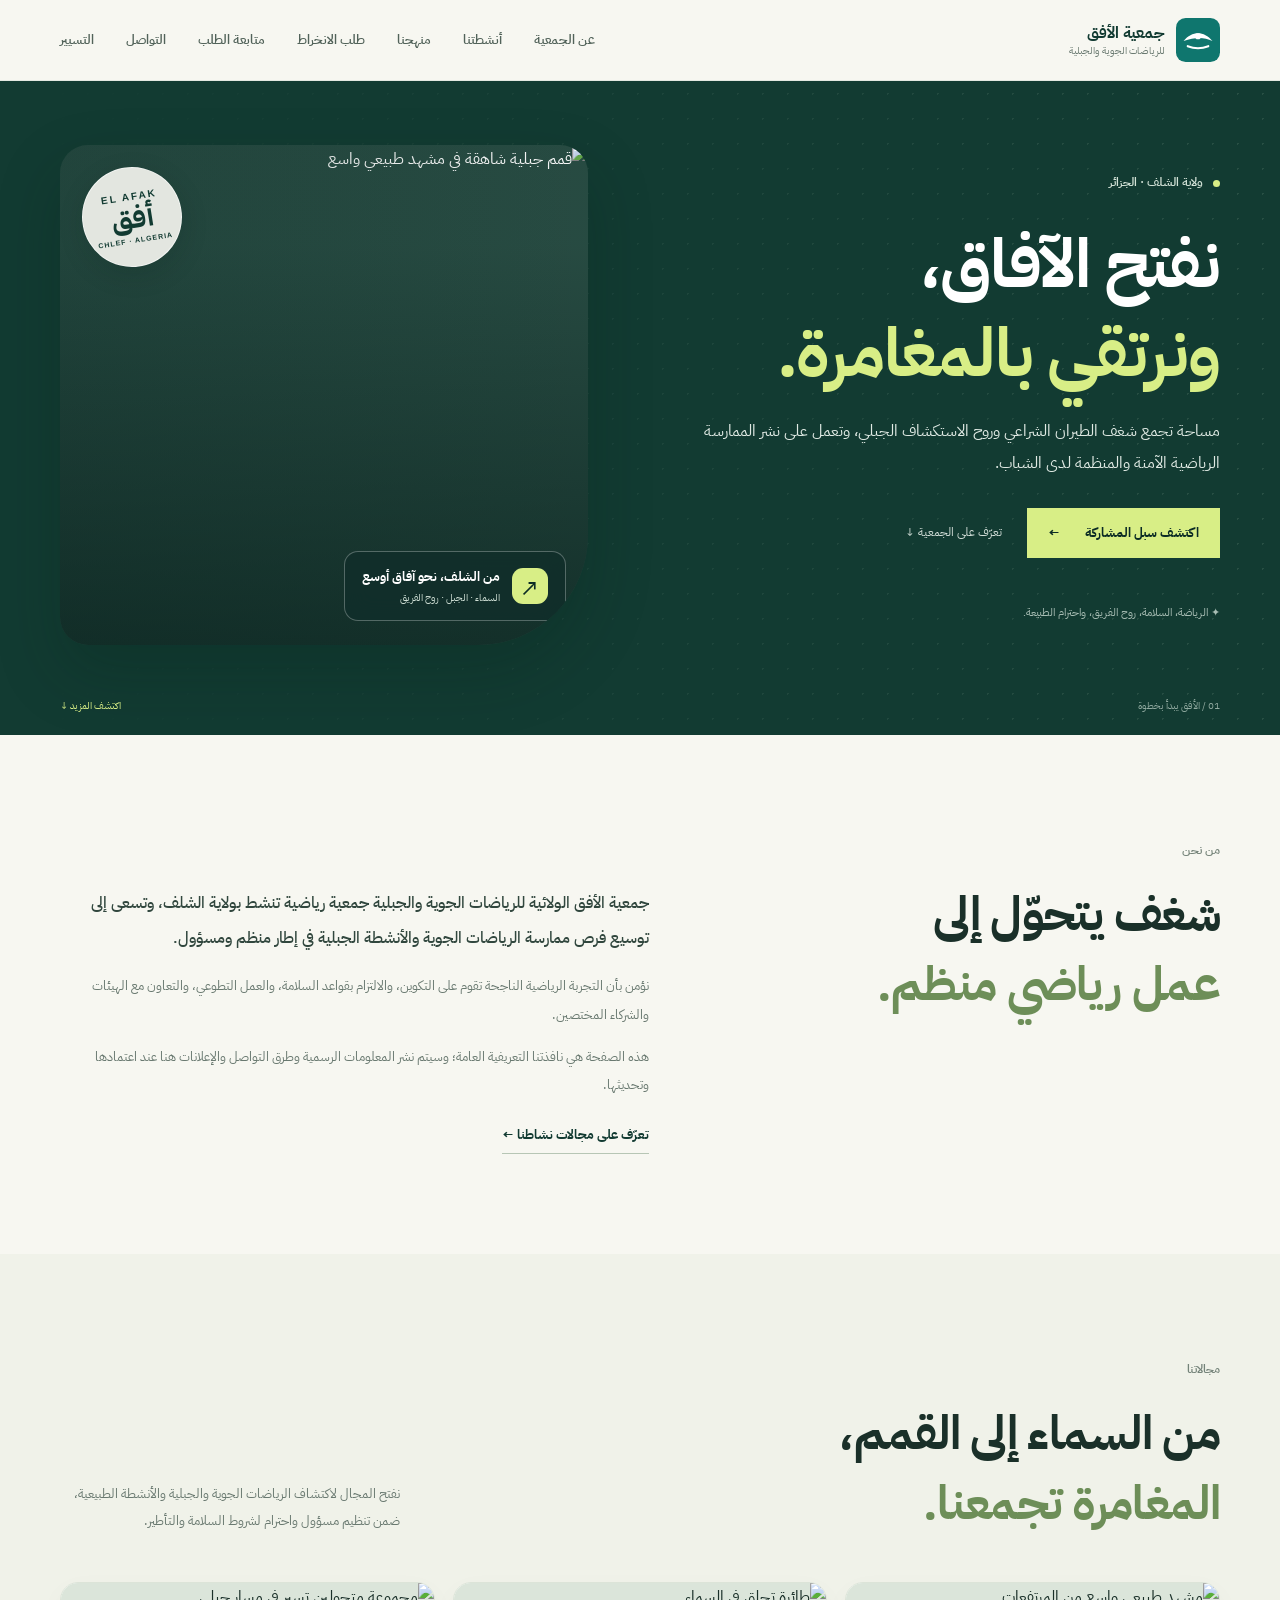
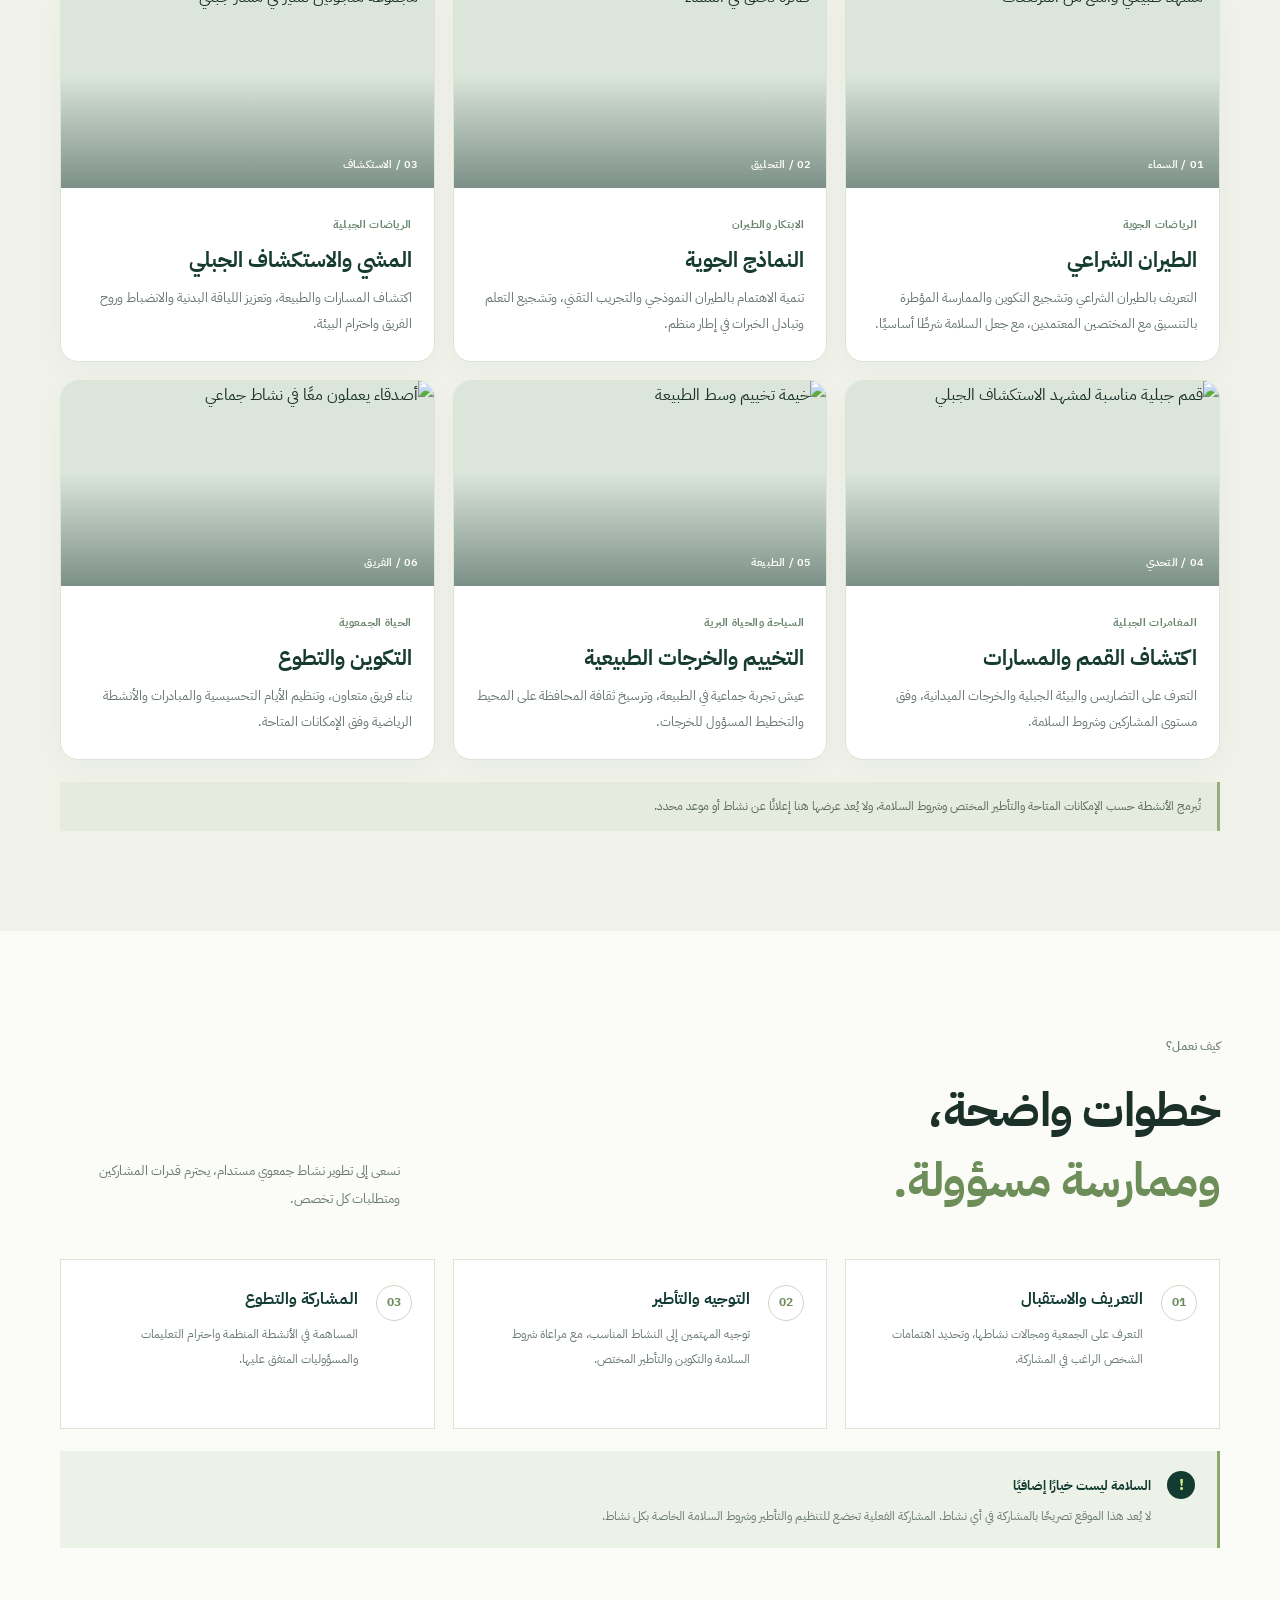
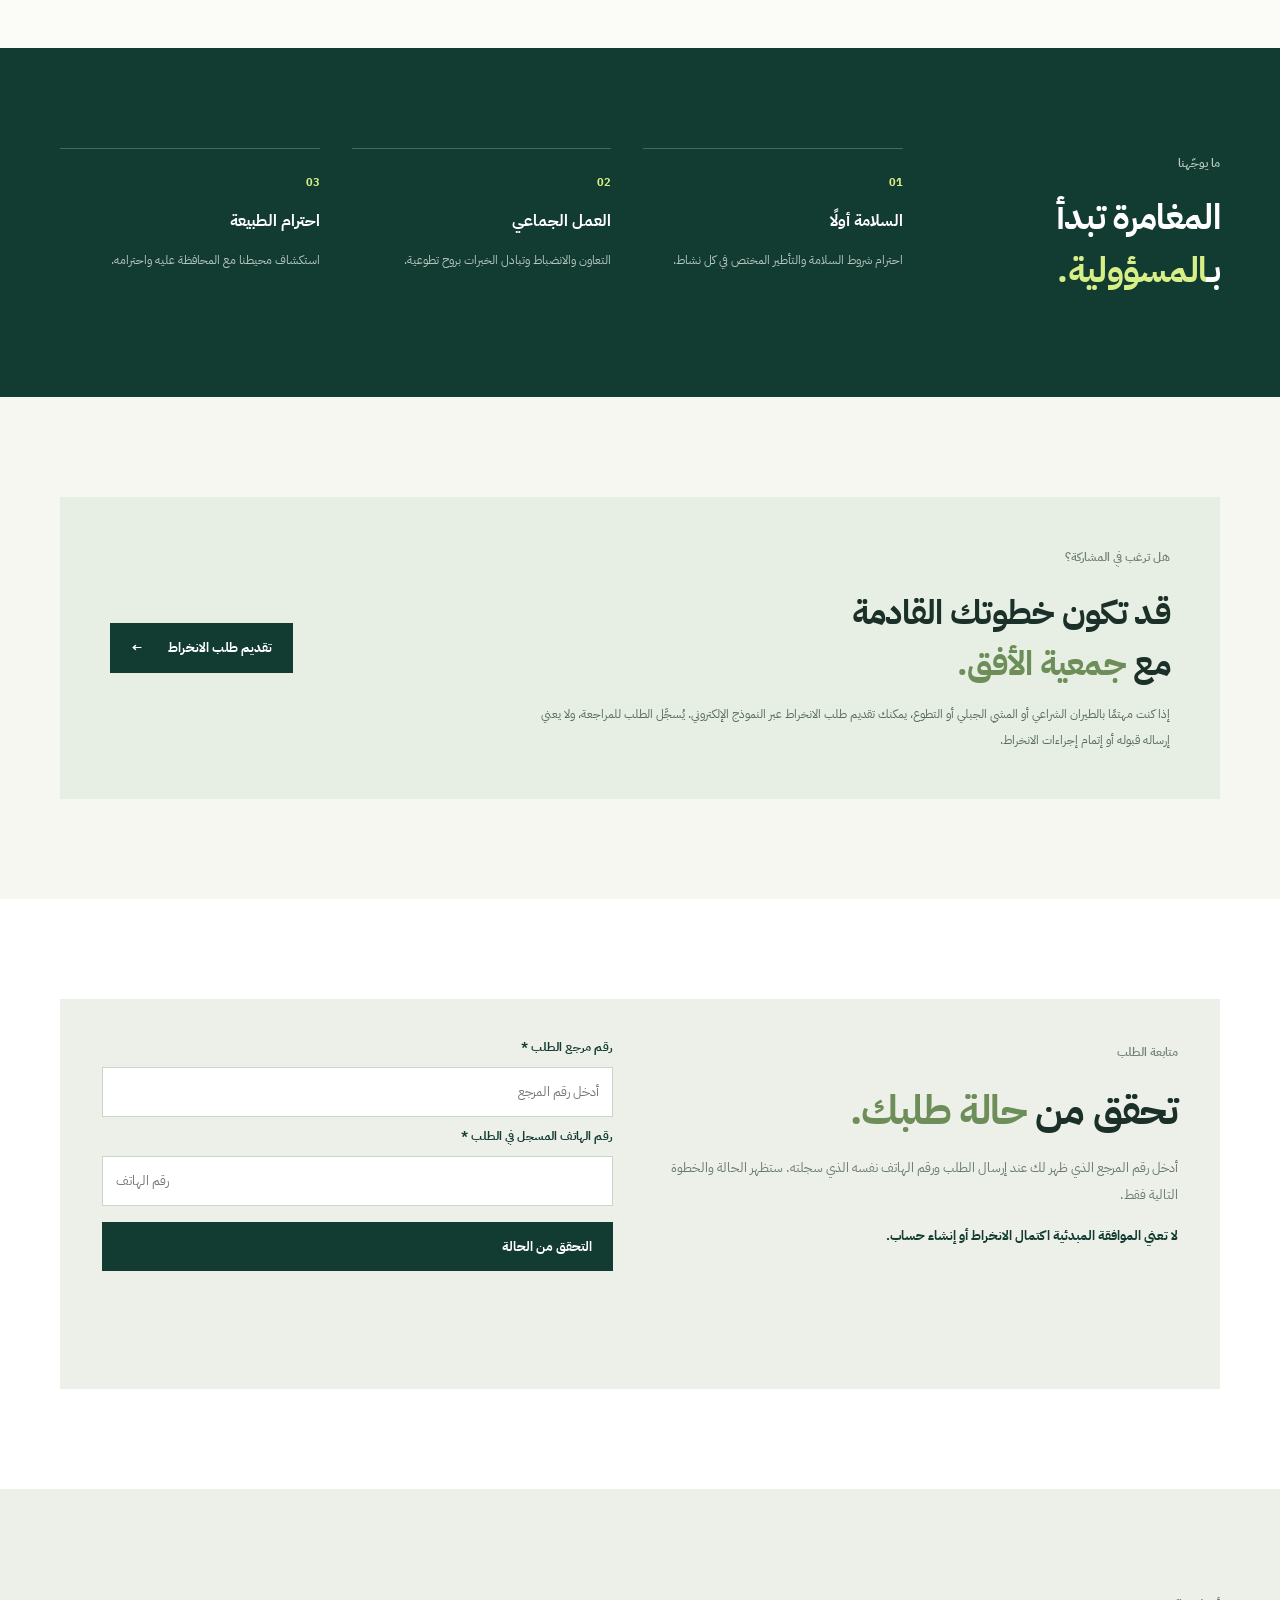
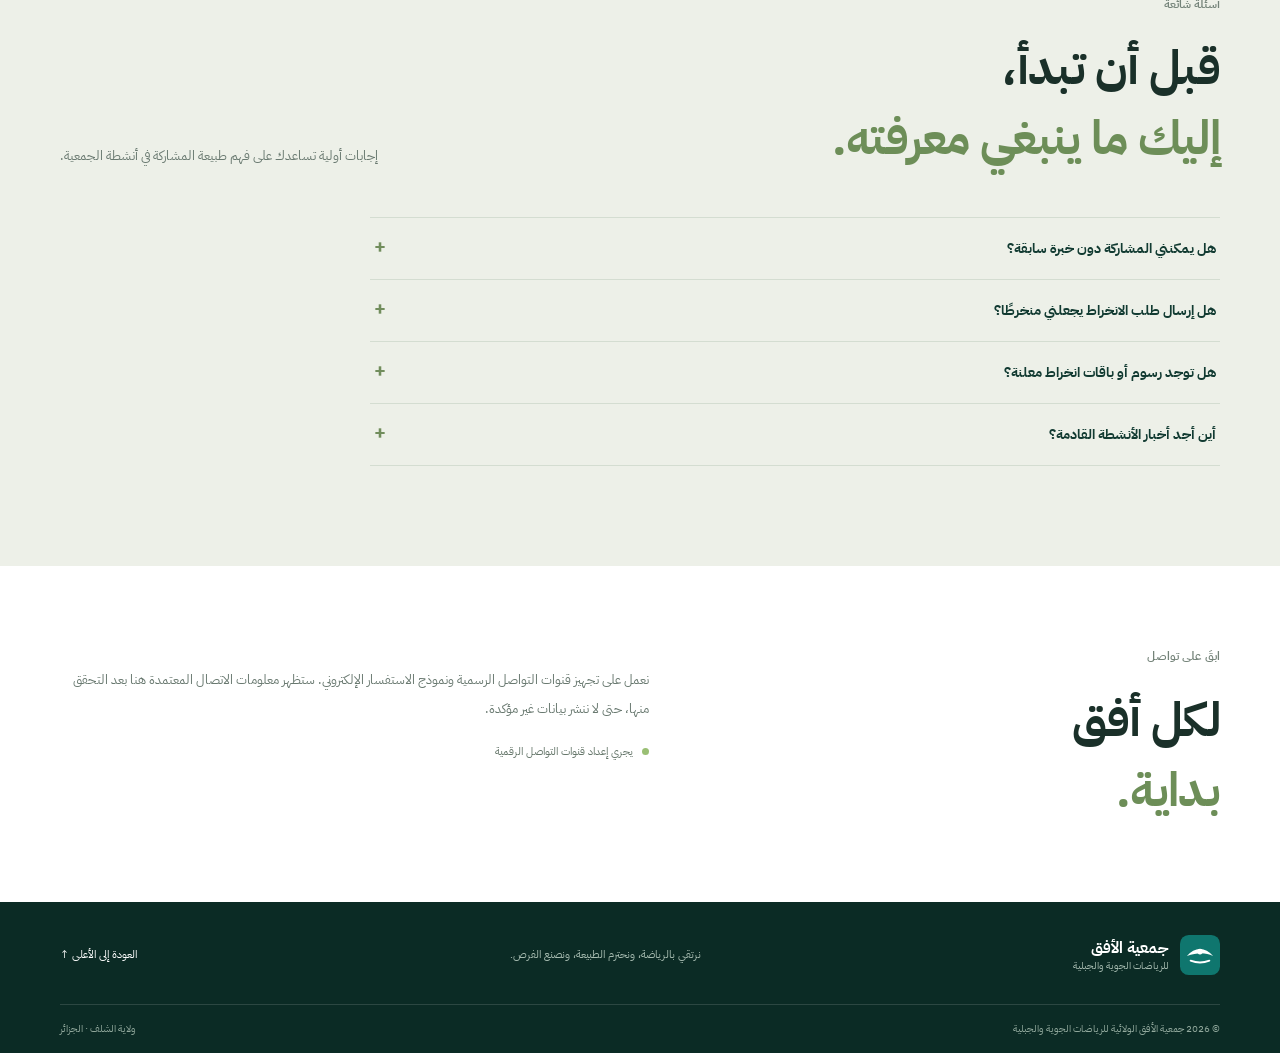
==== index.html @ edd6bac4 "Rename public staff link to management portal" ====
<!doctype html>
<html lang="ar" dir="rtl">
<head>
<meta charset="utf-8"><meta name="viewport" content="width=device-width,initial-scale=1">
<meta name="theme-color" content="#123b32"><meta name="description" content="الموقع التعريفي لجمعية الأفق الولائية للرياضات الجوية والجبلية بولاية الشلف: أنشطتنا، مبادئنا، وطرق متابعة مستجداتنا.">
<title>جمعية الأفق | الرياضات الجوية والجبلية</title>
<link rel="icon" href="/icon.svg" type="image/svg+xml"><link rel="manifest" href="/manifest.json"><link rel="stylesheet" href="/style.css"><script src="https://cdn.jsdelivr.net/npm/@supabase/supabase-js@2" defer></script><script src="/app.js" defer></script>
</head>
<body>
<a class="skip" href="#main">انتقل إلى المحتوى</a>
<header class="header"><div class="container nav-wrap">
<a class="brand" href="#home" aria-label="جمعية الأفق، الصفحة الرئيسية"><img src="/icon.svg" alt="" width="44" height="44"><span><b>جمعية الأفق</b><small>للرياضات الجوية والجبلية</small></span></a>
<button class="menu-toggle" aria-expanded="false" aria-controls="nav" type="button">القائمة ☰</button>
<nav id="nav" class="nav" aria-label="القائمة الرئيسية"><a href="#about">عن الجمعية</a><a href="#activities">أنشطتنا</a><a href="#approach">منهجنا</a><a href="#join">طلب الانخراط</a><a href="#track">متابعة الطلب</a><a href="#contact">التواصل</a><a href="/management-portal.html">التسيير</a></nav>
</div></header>
<main id="main">
<section class="hero" id="home"><div class="container hero-grid">
<div class="hero-copy"><span class="eyebrow"><i></i> ولاية الشلف · الجزائر</span><h1>نفتح الآفاق،<br><em>ونرتقي بالمغامرة.</em></h1><p>مساحة تجمع شغف الطيران الشراعي وروح الاستكشاف الجبلي، وتعمل على نشر الممارسة الرياضية الآمنة والمنظمة لدى الشباب.</p><div class="actions"><a class="btn btn-lime" href="#join">اكتشف سبل المشاركة <span>←</span></a><a class="link-light" href="#about">تعرّف على الجمعية ↓</a></div><div class="hero-note">✦ الرياضة، السلامة، روح الفريق، واحترام الطبيعة.</div></div>
<div class="hero-art" aria-label="مشهد جبلي يعكس الرياضات الجوية والمغامرات الطبيعية">
<img class="hero-photo" src="https://images.unsplash.com/photo-1464822759023-fed622ff2c3b?auto=format&fit=crop&w=1400&q=85" alt="قمم جبلية شاهقة في مشهد طبيعي واسع" fetchpriority="high">
<div class="hero-photo-shade"></div>
<div class="hero-floating-label"><span class="hero-label-icon">↗</span><span><b>من الشلف، نحو آفاق أوسع</b><small>السماء · الجبل · روح الفريق</small></span></div>
<div class="hero-stamp" aria-hidden="true"><span>EL AFAK</span><b>أفق</b><small>CHLEF · ALGERIA</small></div>
</div>
</div><div class="container hero-foot"><span>01 / الأفق يبدأ بخطوة</span><a href="#about">اكتشف المزيد ↓</a></div></section>
<section class="section" id="about"><div class="container two-col"><div><span class="kicker">من نحن</span><h2>شغف يتحوّل إلى<br><em>عمل رياضي منظم.</em></h2></div><div class="body-copy"><p class="lead">جمعية الأفق الولائية للرياضات الجوية والجبلية جمعية رياضية تنشط بولاية الشلف، وتسعى إلى توسيع فرص ممارسة الرياضات الجوية والأنشطة الجبلية في إطار منظم ومسؤول.</p><p>نؤمن بأن التجربة الرياضية الناجحة تقوم على التكوين، والالتزام بقواعد السلامة، والعمل التطوعي، والتعاون مع الهيئات والشركاء المختصين.</p><p>هذه الصفحة هي نافذتنا التعريفية العامة؛ وسيتم نشر المعلومات الرسمية وطرق التواصل والإعلانات هنا عند اعتمادها وتحديثها.</p><a class="inline-link" href="#activities">تعرّف على مجالات نشاطنا ←</a></div></div></section>
<section class="section activities" id="activities"><div class="container"><div class="section-head"><div><span class="kicker">مجالاتنا</span><h2>من السماء إلى القمم،<br><em>المغامرة تجمعنا.</em></h2></div><p>نفتح المجال لاكتشاف الرياضات الجوية والجبلية والأنشطة الطبيعية، ضمن تنظيم مسؤول واحترام لشروط السلامة والتأطير.</p></div><div class="activity-grid">
<article class="activity-card activity-paraglide"><div class="activity-image"><img src="https://images.unsplash.com/photo-1500530855697-b586d89ba3ee?auto=format&fit=crop&w=900&q=80" alt="مشهد طبيعي واسع من المرتفعات" loading="lazy"><span class="activity-index">01 / السماء</span></div><div class="activity-content"><small>الرياضات الجوية</small><h3>الطيران الشراعي</h3><p>التعريف بالطيران الشراعي وتشجيع التكوين والممارسة المؤطرة بالتنسيق مع المختصين المعتمدين، مع جعل السلامة شرطًا أساسيًا.</p></div></article>
<article class="activity-card"><div class="activity-image"><img src="https://images.unsplash.com/photo-1474302770737-173ee21bab63?auto=format&fit=crop&w=900&q=80" alt="طائرة تحلق في السماء" loading="lazy"><span class="activity-index">02 / التحليق</span></div><div class="activity-content"><small>الابتكار والطيران</small><h3>النماذج الجوية</h3><p>تنمية الاهتمام بالطيران النموذجي والتجريب التقني، وتشجيع التعلم وتبادل الخبرات في إطار منظم.</p></div></article>
<article class="activity-card"><div class="activity-image"><img src="https://images.unsplash.com/photo-1551632811-561732d1e306?auto=format&fit=crop&w=900&q=80" alt="مجموعة متجولين تسير في مسار جبلي" loading="lazy"><span class="activity-index">03 / الاستكشاف</span></div><div class="activity-content"><small>الرياضات الجبلية</small><h3>المشي والاستكشاف الجبلي</h3><p>اكتشاف المسارات والطبيعة، وتعزيز اللياقة البدنية والانضباط وروح الفريق واحترام البيئة.</p></div></article>
<article class="activity-card"><div class="activity-image"><img src="https://images.unsplash.com/photo-1464822759023-fed622ff2c3b?auto=format&fit=crop&w=900&q=80" alt="قمم جبلية مناسبة لمشهد الاستكشاف الجبلي" loading="lazy"><span class="activity-index">04 / التحدي</span></div><div class="activity-content"><small>المغامرات الجبلية</small><h3>اكتشاف القمم والمسارات</h3><p>التعرف على التضاريس والبيئة الجبلية والخرجات الميدانية، وفق مستوى المشاركين وشروط السلامة.</p></div></article>
<article class="activity-card activity-camp"><div class="activity-image"><img src="https://images.unsplash.com/photo-1478131143081-80f7f84ca84d?auto=format&fit=crop&w=900&q=80" alt="خيمة تخييم وسط الطبيعة" loading="lazy"><span class="activity-index">05 / الطبيعة</span></div><div class="activity-content"><small>السياحة والحياة البرية</small><h3>التخييم والخرجات الطبيعية</h3><p>عيش تجربة جماعية في الطبيعة، وترسيخ ثقافة المحافظة على المحيط والتخطيط المسؤول للخرجات.</p></div></article>
<article class="activity-card activity-volunteer"><div class="activity-image"><img src="https://images.unsplash.com/photo-1529156069898-49953e39b3ac?auto=format&fit=crop&w=900&q=80" alt="أصدقاء يعملون معًا في نشاط جماعي" loading="lazy"><span class="activity-index">06 / الفريق</span></div><div class="activity-content"><small>الحياة الجمعوية</small><h3>التكوين والتطوع</h3><p>بناء فريق متعاون، وتنظيم الأيام التحسيسية والمبادرات والأنشطة الرياضية وفق الإمكانات المتاحة.</p></div></article>
</div><p class="activity-footnote">تُبرمج الأنشطة حسب الإمكانات المتاحة والتأطير المختص وشروط السلامة، ولا يُعد عرضها هنا إعلانًا عن نشاط أو موعد محدد.</p></div></section>
<section class="section approach" id="approach"><div class="container"><div class="section-head"><div><span class="kicker">كيف نعمل؟</span><h2>خطوات واضحة،<br><em>وممارسة مسؤولة.</em></h2></div><p>نسعى إلى تطوير نشاط جمعوي مستدام، يحترم قدرات المشاركين ومتطلبات كل تخصص.</p></div><div class="steps">
<article class="step"><span>01</span><div><h3>التعريف والاستقبال</h3><p>التعرف على الجمعية ومجالات نشاطها، وتحديد اهتمامات الشخص الراغب في المشاركة.</p></div></article>
<article class="step"><span>02</span><div><h3>التوجيه والتأطير</h3><p>توجيه المهتمين إلى النشاط المناسب، مع مراعاة شروط السلامة والتكوين والتأطير المختص.</p></div></article>
<article class="step"><span>03</span><div><h3>المشاركة والتطوع</h3><p>المساهمة في الأنشطة المنظمة واحترام التعليمات والمسؤوليات المتفق عليها.</p></div></article>
</div><div class="safety-note"><span class="safety-mark">!</span><div><b>السلامة ليست خيارًا إضافيًا</b><p>لا يُعد هذا الموقع تصريحًا بالمشاركة في أي نشاط. المشاركة الفعلية تخضع للتنظيم والتأطير وشروط السلامة الخاصة بكل نشاط.</p></div></div></div></section>
<section class="section values"><div class="container values-grid"><div><span class="kicker">ما يوجّهنا</span><h2>المغامرة تبدأ<br>بـ<em>المسؤولية.</em></h2></div><article><b>01</b><h3>السلامة أولًا</h3><p>احترام شروط السلامة والتأطير المختص في كل نشاط.</p></article><article><b>02</b><h3>العمل الجماعي</h3><p>التعاون والانضباط وتبادل الخبرات بروح تطوعية.</p></article><article><b>03</b><h3>احترام الطبيعة</h3><p>استكشاف محيطنا مع المحافظة عليه واحترامه.</p></article></div></section>
<section class="section" id="join"><div class="container join-panel"><div><span class="kicker">هل ترغب في المشاركة؟</span><h2>قد تكون خطوتك القادمة<br>مع <em>جمعية الأفق.</em></h2><p>إذا كنت مهتمًا بالطيران الشراعي أو المشي الجبلي أو التطوع، يمكنك تقديم طلب الانخراط عبر النموذج الإلكتروني. يُسجَّل الطلب للمراجعة، ولا يعني إرساله قبوله أو إتمام إجراءات الانخراط.</p></div><button class="btn btn-dark" id="join-btn" type="button">تقديم طلب الانخراط <span>←</span></button></div></section>

<section class="section tracking" id="track"><div class="container tracking-panel"><div><span class="kicker">متابعة الطلب</span><h2>تحقق من <em>حالة طلبك.</em></h2><p>أدخل رقم المرجع الذي ظهر لك عند إرسال الطلب ورقم الهاتف نفسه الذي سجلته. ستظهر الحالة والخطوة التالية فقط.</p><p class="tracking-caution">لا تعني الموافقة المبدئية اكتمال الانخراط أو إنشاء حساب.</p></div><form id="track-form"><label for="track-ref">رقم مرجع الطلب *</label><input id="track-ref" name="request_ref" required maxlength="80" autocomplete="off" placeholder="أدخل رقم المرجع"><label for="track-phone">رقم الهاتف المسجل في الطلب *</label><input id="track-phone" name="phone" type="tel" required minlength="6" maxlength="40" autocomplete="tel" placeholder="رقم الهاتف"><button class="btn btn-dark" id="track-submit" type="submit">التحقق من الحالة</button><p id="track-message" class="form-message" role="status" aria-live="polite"></p>
<div id="track-requirements" class="requirement-results" hidden aria-live="polite"></div></form><button class="btn btn-dark" id="saved-track-button" type="button" hidden>متابعة طلبي</button><p id="saved-track-message" class="form-message" role="status" aria-live="polite"></p></div></div></section>
<section class="section faq" id="faq"><div class="container"><div class="section-head"><div><span class="kicker">أسئلة شائعة</span><h2>قبل أن تبدأ،<br><em>إليك ما ينبغي معرفته.</em></h2></div><p>إجابات أولية تساعدك على فهم طبيعة المشاركة في أنشطة الجمعية.</p></div><div class="faq-list">
<details><summary>هل يمكنني المشاركة دون خبرة سابقة؟</summary><p>يمكنك متابعة أخبار الجمعية والتعرف على أنشطتها. أما المشاركة في أي نشاط فتتحدد وفق طبيعته وشروطه والتأطير المتاح، ولا سيما في الرياضات الجوية.</p></details>
<details><summary>هل إرسال طلب الانخراط يجعلني منخرطًا؟</summary><p>لا. إرسال طلب الانخراط لا يعني قبوله ولا يجعل صاحبه منخرطًا تلقائيًا، ولا ينشئ حسابًا في المنصة. يخضع الطلب للمراجعة، ثم تُستكمل الإجراءات المعتمدة لدى الجمعية عند الموافقة.</p></details>
<details><summary>هل توجد رسوم أو باقات انخراط معلنة؟</summary><p>لا تعرض هذه الصفحة رسومًا أو باقات. لن يُفعّل أي نظام مالي للانخراط في المنصة قبل اعتماده من الجمعية العامة وفق الإجراءات المعمول بها.</p></details>
<details><summary>أين أجد أخبار الأنشطة القادمة؟</summary><p>ستُنشر الإعلانات الرسمية ووسائل التواصل المعتمدة هنا بعد استكمال تحديثها. لا تعتمد على هذه الصفحة وحدها لتأكيد موعد نشاط ما لم يُنشر إعلان رسمي واضح.</p></details>
</div></div></section>
<section class="section contact" id="contact"><div class="container two-col"><div><span class="kicker">ابقَ على تواصل</span><h2>لكل أفق<br><em>بداية.</em></h2></div><div class="body-copy"><p>نعمل على تجهيز قنوات التواصل الرسمية ونموذج الاستفسار الإلكتروني. ستظهر معلومات الاتصال المعتمدة هنا بعد التحقق منها، حتى لا ننشر بيانات غير مؤكدة.</p><span class="status"><i></i> يجري إعداد قنوات التواصل الرقمية</span></div></div></section>
</main>
<footer><div class="container footer-main"><a class="brand" href="#home"><img src="/icon.svg" alt="" width="40" height="40"><span><b>جمعية الأفق</b><small>للرياضات الجوية والجبلية</small></span></a><p>نرتقي بالرياضة، ونحترم الطبيعة، ونصنع الفرص.</p><a href="#home">العودة إلى الأعلى ↑</a></div><div class="container footer-bottom"><span>© <span id="year">2026</span> جمعية الأفق الولائية للرياضات الجوية والجبلية</span><span>ولاية الشلف · الجزائر</span></div></footer>
<div class="modal" id="join-modal" role="dialog" aria-modal="true" aria-labelledby="modal-title" hidden><div class="modal-card join-form-card"><span class="modal-star">✦</span><h2 id="modal-title">طلب الانخراط</h2><p class="form-intro">إرسال الطلب لا يعني قبوله أو إتمام إجراءات الانخراط، ولا ينشئ حسابًا في المنصة. ستراجع الجمعية الطلب وفق إجراءاتها المعتمدة.</p><form id="join-form">
<div aria-hidden="true" style="position:absolute!important;left:-10000px!important;top:auto!important;width:1px!important;height:1px!important;overflow:hidden!important"><label for="website">اترك هذا الحقل فارغًا</label><input id="website" name="website" type="text" tabindex="-1" autocomplete="off"></div>
<label for="full_name">الاسم الكامل *</label><input id="full_name" name="full_name" required minlength="3" maxlength="160" autocomplete="name">
<label for="birth_date">تاريخ الميلاد (اختياري)</label><input id="birth_date" name="birth_date" type="date">
<label for="municipality">بلدية الإقامة *</label><input id="municipality" name="municipality" required minlength="2" maxlength="100" autocomplete="address-level2">
<label for="phone">رقم الهاتف *</label><input id="phone" name="phone" type="tel" required minlength="6" maxlength="40" autocomplete="tel">
<label for="email">البريد الإلكتروني (اختياري)</label><input id="email" name="email" type="email" maxlength="254" autocomplete="email">
<fieldset><legend>مجالات الاهتمام *</legend><label class="check-label"><input type="checkbox" name="interests" value="paragliding"> الطيران الشراعي</label><label class="check-label"><input type="checkbox" name="interests" value="hiking"> المشي الجبلي</label><label class="check-label"><input type="checkbox" name="interests" value="volunteering"> التطوع</label></fieldset>
<label for="experience">خبرة أو رسالة إضافية (اختياري)</label><textarea id="experience" name="experience" maxlength="1500" rows="3"></textarea>
<p class="privacy-note">تُستخدم بيانات هذا النموذج لدراسة طلب الانخراط والتواصل بشأنه، ويُقصر الاطلاع عليها على الأشخاص المخولين في الجمعية. لا ترفع بطاقة التعريف أو أي وثيقة حساسة في هذه المرحلة؛ سيُطلب ملف الاستكمال بعد القبول المبدئي فقط.</p>
<label class="consent-label"><input id="consent" name="consent" type="checkbox" required> أوافق على استخدام هذه البيانات للتواصل معي بشأن طلب الانخراط، وأفهم أن إرساله لا يعني قبوله أو إتمام إجراءات الانخراط. *</label>
<p id="form-message" class="form-message" role="status" aria-live="polite"></p>
<div class="form-actions"><button class="btn btn-dark" id="submit-join" type="submit">إرسال الطلب</button><button class="btn btn-quiet" id="modal-close" type="button">إلغاء</button></div>
</form>
<div id="join-success" class="join-success" hidden><span class="success-mark">✓</span><h3>تم استلام طلبك بنجاح</h3><p>شكرًا لاهتمامك بالانضمام إلى جمعية الأفق للرياضات الجوية والجبلية. تم تسجيل طلبك، وسيخضع للمراجعة من طرف الجمعية. إرسال الطلب لا يعني قبوله أو إتمام إجراءات الانخراط.</p><div class="reference-card"><span>رقم مرجع طلبك</span><strong id="join-success-reference" dir="ltr"></strong><div class="reference-actions"><button class="btn btn-quiet" id="copy-join-reference" type="button">نسخ المرجع</button><button class="btn btn-quiet" id="copy-join-tracking-link" type="button">نسخ رابط المتابعة</button></div></div><p class="followup-hint"><strong>يرجى الاحتفاظ برقم المرجع.</strong> ستحتاج إليه لاحقًا لمتابعة حالة طلبك من قسم «متابعة الطلب» في الموقع، مع رقم الهاتف الذي سجلته. لا حاجة إلى محاولة المتابعة الآن؛ انتظر حتى تتم مراجعة الطلب.</p><div class="form-actions"><button class="btn btn-dark" id="join-success-close" type="button">حسنًا</button></div></div>
</div></div>
</body></html>
---- style.css ----
@import url('https://fonts.googleapis.com/css2?family=IBM+Plex+Sans+Arabic:wght@400;500;600;700&display=swap');
:root{--green:#123b32;--deep:#0b2b25;--lime:#d8ee86;--paper:#f7f7f1;--ink:#1a3029;--muted:#697970;--sage:#e7eee3;--line:#dce3db;--font:'IBM Plex Sans Arabic',Tahoma,Arial,sans-serif}*{box-sizing:border-box}html{scroll-behavior:smooth;scroll-padding-top:85px}body{margin:0;background:var(--paper);color:var(--ink);font-family:var(--font);line-height:1.8}a{color:inherit;text-decoration:none}button{font:inherit;cursor:pointer}.container{width:min(1160px,calc(100% - 48px));margin:auto}.skip{position:absolute;top:-60px;right:20px;background:white;padding:10px;z-index:99}.skip:focus{top:10px}.header{position:sticky;top:0;z-index:10;background:#f7f7f1f2;backdrop-filter:blur(12px);border-bottom:1px solid #123b3215}.nav-wrap{height:80px;display:flex;align-items:center;justify-content:space-between;gap:25px}.brand{display:flex;align-items:center;gap:11px;flex-shrink:0}.brand img{object-fit:contain}.brand span{display:flex;flex-direction:column;line-height:1.4}.brand b{font-size:16px;color:var(--green)}.brand small{font-size:10px;color:var(--muted)}.nav{display:flex;gap:32px}.nav a{font-size:13px;color:#52635a;font-weight:600}.nav a:hover{color:var(--green)}.menu-toggle{display:none;background:transparent;border:1px solid var(--line);border-radius:8px;padding:8px 12px;color:var(--green)}.hero{background:var(--green);color:#fff;position:relative;overflow:hidden}.hero:before{content:"";position:absolute;inset:0;opacity:.12;background-image:radial-gradient(#c9e0c8 1px,transparent 1px);background-size:25px 25px;mask-image:linear-gradient(90deg,transparent,#000)}.hero-grid{position:relative;display:grid;grid-template-columns:1.05fr .95fr;align-items:center;gap:45px;min-height:550px;padding-top:54px;padding-bottom:35px}.hero-copy{z-index:1}.eyebrow,.kicker{font-size:12px;font-weight:600;display:inline-flex;align-items:center;gap:10px}.eyebrow{color:#d2e1d6}.eyebrow i,.status i{width:7px;height:7px;background:var(--lime);border-radius:50%;display:inline-block}.hero h1{font-size:clamp(43px,5.2vw,70px);line-height:1.3;letter-spacing:-1.5px;margin:24px 0 18px}.hero h1 em{font-style:normal;color:var(--lime)}.hero-copy>p{font-size:14px;color:#c7d8cf;line-height:2.2;max-width:500px}.actions{display:flex;align-items:center;gap:25px;flex-wrap:wrap;margin-top:28px}.btn{border:0;display:inline-flex;align-items:center;justify-content:space-between;gap:25px;padding:13px 21px;font-size:13px;font-weight:700;transition:transform .2s}.btn:hover{transform:translateY(-2px)}.btn-lime{background:var(--lime);color:var(--deep)}.btn-dark{background:var(--green);color:white}.link-light{font-size:12px;color:#d5e0da}.hero-note{margin-top:45px;font-size:11px;color:#a8bdb4}.hero-art{position:relative;min-height:390px;overflow:hidden}.sun{position:absolute;top:32px;right:27%;width:120px;height:120px;border-radius:50%;background:var(--lime)}.mountain{position:absolute;bottom:35px;width:0;height:0;border-left:200px solid transparent;border-right:200px solid transparent;border-bottom:290px solid}.back{right:-20px;border-bottom-color:#315d4e}.mid{right:85px;bottom:25px;border-left-width:180px;border-right-width:180px;border-bottom-width:235px;border-bottom-color:#244c40}.front{right:-70px;bottom:-20px;border-left-width:230px;border-right-width:230px;border-bottom-width:200px;border-bottom-color:#183e34}.arc{position:absolute;top:72px;right:15px;width:260px;height:130px;border-top:1px solid #d8ee86b0;border-radius:50%;transform:rotate(-22deg)}.glider{position:absolute;top:75px;right:43%;font-size:70px;color:var(--lime);transform:rotate(-20deg)}.art-label{position:absolute;bottom:5px;right:8px;font-size:11px;color:#c6d7cd}.hero-foot{position:relative;display:flex;justify-content:space-between;padding-bottom:20px;color:#91aaa0;font-size:10px}.hero-foot a{color:#d8ee86}.section{padding:100px 0}.two-col{display:grid;grid-template-columns:.9fr 1.1fr;gap:90px}.kicker{color:#748379;margin-bottom:18px}.section h2{font-size:clamp(32px,3.7vw,47px);line-height:1.5;letter-spacing:-.7px;margin:0}.section h2 em{font-style:normal;color:#6d8e58}.body-copy{padding-top:35px;max-width:600px}.body-copy p{font-size:13px;color:var(--muted);line-height:2.2}.body-copy .lead{font-size:16px;color:#31473e;font-weight:500}.inline-link{display:inline-block;margin-top:10px;padding-bottom:7px;border-bottom:1px solid #b7c6b5;font-size:13px;font-weight:700;color:var(--green)}.activities{background:#edf0e8}.section-head{display:flex;align-items:end;justify-content:space-between;gap:35px;margin-bottom:42px}.section-head>p{max-width:340px;color:var(--muted);font-size:13px;line-height:2.1;margin:0 0 5px}.cards{display:grid;grid-template-columns:repeat(3,1fr);gap:18px}.card{position:relative;background:white;min-height:320px;padding:25px;display:flex;flex-direction:column;border:1px solid #123b320a;transition:transform .2s,box-shadow .2s}.card:hover{transform:translateY(-4px);box-shadow:0 14px 30px #123b3210}.num{font-size:11px;color:#87958b}.symbol{position:absolute;left:25px;top:45px;width:52px;height:52px;display:grid;place-items:center;border-radius:50%;background:#e8eee2;color:var(--green);font-size:28px}.card>div{margin-top:auto}.card small{font-size:11px;color:#7b8a7f}.card h3{font-size:21px;color:var(--green);margin:8px 0 10px}.card p{font-size:12px;line-height:2.1;color:var(--muted);margin:0}.values{background:var(--green);color:white}.values-grid{display:grid;grid-template-columns:1.1fr 1fr 1fr 1fr;gap:32px}.values .kicker{color:#b6cbbd}.values h2{font-size:35px}.values h2 em{color:var(--lime)}.values article{border-top:1px solid #ffffff38;padding-top:18px}.values article b{font-size:11px;color:var(--lime)}.values article h3{font-size:16px;margin:12px 0 8px}.values article p{font-size:12px;color:#b7c9bf;line-height:2.1}.join-panel{background:var(--sage);padding:45px 50px;display:flex;align-items:center;justify-content:space-between;gap:35px}.join-panel>div{max-width:650px}.join-panel h2{font-size:34px;margin-bottom:12px}.join-panel p{font-size:12px;color:#586b60;line-height:2.2;margin:0}.join-panel .btn{flex-shrink:0}.contact{background:#fff;padding:75px 0}.contact .body-copy{padding-top:12px}.status{font-size:11px;color:#65766a;display:inline-flex;align-items:center;gap:9px}.status i{background:#9abf74}footer{background:var(--deep);color:white;padding-top:32px}.footer-main{display:flex;align-items:center;justify-content:space-between;gap:24px;padding-bottom:28px}.footer-main .brand b{color:white}.footer-main .brand small,.footer-main>p{color:#a6bbb0}.footer-main>p,.footer-main>a:last-child{font-size:11px}.footer-bottom{border-top:1px solid #ffffff22;padding:15px 0;display:flex;justify-content:space-between;gap:15px;color:#92a99d;font-size:10px}.modal{position:fixed;inset:0;z-index:40;background:#051813b5;display:grid;place-items:center;padding:20px}.modal[hidden]{display:none}.modal-card{background:var(--paper);width:min(420px,100%);padding:34px;text-align:center;box-shadow:0 20px 80px #0004}.modal-star{display:grid;place-items:center;margin:0 auto 14px;width:44px;height:44px;border-radius:50%;background:#e3edda;color:var(--green);font-size:22px}.modal-card h2{font-size:24px;color:var(--green);margin:0 0 10px}.modal-card p{font-size:13px;line-height:2.1;color:var(--muted)}.modal-card .btn{margin-top:8px}
@media(max-width:850px){.hero-grid{gap:15px}.hero h1{font-size:51px}.two-col{gap:45px}.values-grid{grid-template-columns:repeat(2,1fr)}.join-panel{padding:35px;flex-wrap:wrap}.join-panel .btn{margin-right:auto}}
@media(max-width:620px){.container{width:calc(100% - 34px)}.nav-wrap{height:70px}.brand img{width:39px;height:39px}.brand b{font-size:14px}.brand small{font-size:9px}.menu-toggle{display:block;font-size:12px}.nav{display:none;position:absolute;top:70px;right:0;left:0;background:var(--paper);padding:12px 22px 18px;border-bottom:1px solid var(--line);flex-direction:column;gap:0}.nav.open{display:flex}.nav a{padding:10px 0;border-bottom:1px solid #e5e9e1}.nav a:last-child{border:0}.hero-grid{display:flex;flex-direction:column;align-items:stretch;padding-top:48px;padding-bottom:15px;min-height:0}.hero h1{font-size:43px;margin:20px 0 14px}.hero-copy>p{font-size:13px}.actions{gap:17px;margin-top:23px}.hero-note{margin-top:27px;font-size:10px}.hero-art{min-height:260px;width:100%;margin-top:12px}.sun{width:85px;height:85px;top:18px;right:29%}.mountain{bottom:20px;border-left-width:140px;border-right-width:140px;border-bottom-width:185px}.back{right:-15px}.mid{right:50px;bottom:15px;border-left-width:125px;border-right-width:125px;border-bottom-width:150px}.front{right:-60px;bottom:-10px;border-left-width:165px;border-right-width:165px;border-bottom-width:140px}.arc{top:48px;width:180px;height:90px}.glider{top:55px;font-size:53px}.art-label{font-size:10px}.hero-foot{font-size:9px;padding-bottom:15px}.section{padding:65px 0}.two-col{grid-template-columns:1fr;gap:22px}.section h2{font-size:34px}.body-copy{padding-top:0}.body-copy .lead{font-size:14px}.body-copy p{font-size:12px}.section-head{align-items:start;flex-direction:column;gap:15px;margin-bottom:28px}.cards{grid-template-columns:1fr;gap:12px}.card{min-height:250px;padding:22px}.symbol{top:36px;left:22px;width:45px;height:45px}.values-grid{grid-template-columns:1fr;gap:20px}.values h2{font-size:32px}.values article{padding-top:14px}.join-panel{padding:27px 22px;gap:20px}.join-panel h2{font-size:27px}.join-panel .btn{width:100%}.contact{padding:55px 0}.footer-main{align-items:flex-start;flex-wrap:wrap}.footer-main>p{order:3;width:100%;margin:0}.footer-main>a:last-child{margin-right:auto}.footer-bottom{flex-direction:column;gap:5px}.modal-card{padding:27px 21px}}
@media(prefers-reduced-motion:reduce){html{scroll-behavior:auto}*,*:before,*:after{transition:none!important}}
/* Public information sections */
.approach{background:#fbfbf7}
.steps{display:grid;grid-template-columns:repeat(3,1fr);gap:18px;margin-top:34px}
.step{display:flex;gap:18px;padding:25px 22px;border:1px solid var(--line);background:#fff;min-height:170px}
.step>span{font-size:12px;font-weight:700;color:#6f8c5d;border:1px solid #cbd8c4;border-radius:50%;width:36px;height:36px;display:grid;place-items:center;flex:0 0 36px}
.step h3{margin:0 0 8px;color:var(--green);font-size:16px}
.step p{margin:0;color:var(--muted);font-size:12px;line-height:2.1}
.safety-note{display:flex;align-items:flex-start;gap:16px;margin-top:22px;padding:20px 22px;background:#edf2e8;border-right:3px solid #8da96e}
.safety-mark{display:grid;place-items:center;width:28px;height:28px;border-radius:50%;background:var(--green);color:var(--lime);font-weight:700;flex:0 0 28px}
.safety-note b{font-size:13px;color:var(--green)}
.safety-note p{font-size:12px;color:var(--muted);margin:4px 0 0;line-height:2}
.faq{background:#edf0e8}
.faq-list{max-width:850px;border-top:1px solid #d4ddd1}
.faq-list details{border-bottom:1px solid #d4ddd1;padding:18px 4px}
.faq-list summary{cursor:pointer;list-style:none;font-size:14px;font-weight:700;color:var(--green);display:flex;justify-content:space-between;gap:20px}
.faq-list summary::-webkit-details-marker{display:none}
.faq-list summary:after{content:"+";font-size:20px;line-height:1;color:#718d5c}
.faq-list details[open] summary:after{content:"−"}
.faq-list details p{font-size:12px;color:var(--muted);line-height:2.2;max-width:760px;margin:12px 0 0}
@media(max-width:850px){.steps{grid-template-columns:1fr}.step{min-height:0}}
@media(max-width:620px){.step{padding:20px 16px}.safety-note{padding:17px 15px}.faq-list summary{font-size:13px}}


.join-form-card{width:min(560px,100%);max-height:90vh;overflow:auto;text-align:right}
.join-form-card .modal-star{margin-right:0}
.join-form-card .form-intro{margin-top:0}
#join-form{display:grid;gap:8px}
#join-form>label:not(.check-label):not(.consent-label),#join-form legend{font-size:12px;font-weight:700;color:var(--green)}
#join-form input:not([type=checkbox]),#join-form textarea{width:100%;font:inherit;font-size:13px;padding:10px 12px;border:1px solid #ccd7ca;border-radius:7px;background:#fff;color:var(--ink);min-height:42px}
#join-form input:focus,#join-form textarea:focus{outline:2px solid #9abf74;outline-offset:1px}
#join-form fieldset{border:1px solid var(--line);border-radius:7px;padding:10px 12px;margin:6px 0}
#join-form legend{padding:0 5px}
#join-form .check-label{display:inline-flex;align-items:center;gap:7px;font-size:12px;margin:3px 0 3px 15px}
#join-form input[type=checkbox]{accent-color:var(--green);width:16px;height:16px}
#join-form .consent-label{display:flex;align-items:flex-start;gap:9px;font-size:11px;line-height:1.9;color:var(--muted);margin:7px 0}
#join-form .consent-label input{flex:0 0 16px;margin-top:5px}
.form-actions{display:flex;gap:10px;flex-wrap:wrap;margin-top:5px}
.form-actions .btn{justify-content:center}
.btn-quiet{background:#e8eee2;color:var(--green)}
.form-message{font-size:12px;line-height:1.9;margin:4px 0}
.form-message.success{color:#23653d}
.form-message.error{color:#a22d2d}
#submit-join:disabled{opacity:.65;cursor:wait}
@media(max-width:620px){.join-form-card{padding:22px 17px;max-height:88vh}.join-form-card h2{font-size:22px}}

/* Private-by-credentials join request status lookup */
.tracking{background:#fff}
.tracking-panel{display:grid;grid-template-columns:1fr 1fr;gap:55px;align-items:start;background:#edf0e8;padding:38px 42px}
.tracking-panel h2{font-size:clamp(28px,3.2vw,40px);margin:0 0 12px}
.tracking-panel>div>p{font-size:13px;line-height:2.1;color:var(--muted)}
.tracking-caution{font-weight:700;color:var(--green)!important}
#track-form{display:grid;gap:9px}
#track-form label{font-size:12px;font-weight:700;color:var(--green)}
#track-form input{width:100%;border:1px solid #cbd6ca;background:#fff;padding:12px 13px;border-radius:0;font:inherit;font-size:13px;color:var(--ink)}
#track-form input:focus{outline:2px solid #9bb77b;outline-offset:1px}
#track-form .btn{margin-top:7px}
.form-message{font-size:12px;line-height:1.9;margin:8px 0 0;overflow-wrap:anywhere}
.form-message.success{color:#245d3b}
.form-message.error{color:#9a312b}
@media(max-width:620px){.tracking-panel{grid-template-columns:1fr;gap:18px;padding:25px 20px}}

/* Join request success and session follow-up */
.join-success[hidden],#saved-track-button[hidden]{display:none!important}
.join-success{text-align:right;padding-top:10px}
.join-success .success-mark{display:grid;place-items:center;width:48px;height:48px;border-radius:50%;background:#e0ecd7;color:#23653d;font-size:27px;font-weight:700;margin:0 0 14px}
.join-success h3{font-size:21px;color:var(--green);margin:0 0 8px}
.join-success p{font-size:13px;line-height:2;color:var(--muted)}
.join-success .followup-hint{background:#edf2e8;padding:12px;border-right:3px solid #8da96e}
#saved-track-button{margin-top:10px}

.reference-card{display:flex;flex-direction:column;align-items:flex-start;gap:9px;padding:16px;background:#edf2e8;border:1px solid #d5e1cf;border-radius:8px;margin:16px 0;direction:rtl}
.reference-card>span{font-size:12px;color:var(--muted);font-weight:600}
.reference-card strong{font-family:Tahoma,Arial,sans-serif;font-size:20px;letter-spacing:.4px;color:var(--green);direction:ltr;unicode-bidi:isolate;overflow-wrap:anywhere;user-select:all}
.reference-card .btn{margin-top:2px;justify-content:center}
.join-success .followup-hint{background:#edf2e8;padding:12px;border-right:3px solid #8da96e}
.join-success .followup-hint strong{color:var(--green)}

.reference-actions{display:flex;flex-wrap:wrap;gap:8px;align-items:center}
.reference-actions .btn{margin-top:2px}

/* Configurable join-file requirements */
.requirement-results{margin-top:14px;padding:16px 18px;background:#f4f7f0;border:1px solid #d8e2d2;border-radius:10px;color:var(--green)}
.requirement-results[hidden]{display:none!important}
.requirement-results h3{font-size:15px;margin:0 0 10px}
.requirement-results ul{padding-right:22px;margin:0}
.requirement-results li{margin:9px 0;line-height:1.9}
.requirement-results li p{margin:3px 0 0;color:var(--muted);font-size:12px}
.requirement-required{font-weight:700;color:#8a4a19}


/* Private join-file submission form */
.join-file-upload{display:grid;gap:12px;margin-top:12px;padding-top:12px;border-top:1px solid var(--line)}
.join-file-upload label{display:grid;gap:8px;font-weight:600;font-size:13px}
.join-file-upload input[type=file]{width:100%;max-width:100%;padding:10px;background:#fff;border:1px solid var(--line);border-radius:8px;font:inherit}
.join-file-upload button{justify-self:start}

.privacy-note{font-size:12px;line-height:1.9;color:var(--muted);background:#f1f4ec;border-right:3px solid #9aaf8c;padding:10px 12px;margin:12px 0}


/* Homepage adventure redesign */
.hero-grid{grid-template-columns:minmax(0,1fr) minmax(350px,.95fr);gap:clamp(32px,6vw,82px);align-items:center;padding-top:64px;padding-bottom:52px}
.hero-copy{max-width:590px}
.hero-copy h1{font-size:clamp(42px,5.3vw,70px);line-height:1.3;letter-spacing:-1.2px}
.hero-copy>p{max-width:520px;font-size:16px;line-height:2.05;color:#e0eae4}
.hero-art{height:clamp(340px,42vw,500px);position:relative;overflow:hidden;border-radius:28px 28px 110px 28px;background:#284c43;isolation:isolate;box-shadow:0 28px 65px #061e1838}
.hero-photo{position:absolute;inset:0;width:100%;height:100%;object-fit:cover;display:block;filter:saturate(.82)}
.hero-photo-shade{position:absolute;inset:0;background:linear-gradient(180deg,#071e1a08 20%,#071e1a9c 100%),linear-gradient(90deg,#0b2b2533,#0b2b2500)}
.hero-floating-label{position:absolute;right:22px;bottom:24px;display:flex;align-items:center;gap:12px;padding:13px 17px;border:1px solid #ffffff48;background:#102e2bcf;backdrop-filter:blur(12px);border-radius:14px;color:#fff}
.hero-floating-label span:last-child{display:grid;gap:1px}.hero-floating-label b{font-size:13px}.hero-floating-label small{font-size:10px;color:#d1e0d6}
.hero-label-icon{display:grid;place-items:center;width:36px;height:36px;border-radius:11px;background:var(--lime);color:var(--deep);font-size:24px}
.hero-stamp{position:absolute;top:22px;left:22px;display:flex;flex-direction:column;align-items:center;justify-content:center;width:100px;height:100px;border-radius:50%;border:1px solid #ffffff82;background:#f7f7f1e8;color:var(--green);transform:rotate(-9deg);box-shadow:0 8px 26px #061e1825}
.hero-stamp span{font:600 10px Tahoma,sans-serif;letter-spacing:2px}.hero-stamp b{font-size:28px;line-height:1.25}.hero-stamp small{font:600 7px Tahoma,sans-serif;letter-spacing:1px}
.hero-foot{padding-bottom:20px}
.activities{background:#f0f2e9}
.activity-grid{display:grid;grid-template-columns:repeat(3,minmax(0,1fr));gap:18px;margin-top:34px}
.activity-card{overflow:hidden;border:1px solid #dce4d8;border-radius:18px;background:#fff;box-shadow:0 9px 28px #1b3a2d08;transition:transform .25s ease,box-shadow .25s ease}
.activity-card:hover{transform:translateY(-5px);box-shadow:0 17px 35px #1b3a2d14}
.activity-image{height:205px;position:relative;overflow:hidden;background:#dbe5da}
.activity-image:after{content:"";position:absolute;inset:0;background:linear-gradient(180deg,#0b2b2500 45%,#0b2b2575)}
.activity-image img{width:100%;height:100%;object-fit:cover;display:block;transition:transform .5s ease}
.activity-card:hover .activity-image img{transform:scale(1.045)}
.activity-index{position:absolute;z-index:1;right:15px;bottom:13px;color:#fff;font-size:11px;font-weight:600;letter-spacing:.2px}
.activity-content{padding:21px 22px 24px}
.activity-content>small{color:#65836b;font-size:11px;font-weight:700;letter-spacing:.3px}
.activity-content h3{margin:6px 0 9px;font-size:21px;line-height:1.55;color:#163b30}
.activity-content p{margin:0;color:#66756c;font-size:13px;line-height:2}
.activity-footnote{margin:22px 0 0;padding:13px 16px;border-right:3px solid #9bad7d;background:#e6ebdf;color:#586a5c;font-size:12px;line-height:1.9}
@media(max-width:900px){.hero-grid{grid-template-columns:1fr;gap:30px;padding-top:46px}.hero-copy{max-width:720px}.hero-art{height:390px;max-width:700px;width:100%;margin-inline:auto}.activity-grid{grid-template-columns:repeat(2,minmax(0,1fr))}.activity-image{height:190px}}
@media(max-width:560px){.container{width:min(100% - 32px,1160px)}.hero-grid{padding-top:36px;padding-bottom:30px}.hero-copy h1{font-size:42px}.hero-copy>p{font-size:14px}.hero-art{height:310px;border-radius:20px 20px 70px 20px}.hero-stamp{width:78px;height:78px;top:14px;left:14px}.hero-stamp span{font-size:8px}.hero-stamp b{font-size:22px}.hero-stamp small{font-size:6px}.hero-floating-label{right:13px;bottom:14px;padding:10px 12px}.hero-floating-label b{font-size:11px}.hero-floating-label small{font-size:9px}.activity-grid{grid-template-columns:1fr;gap:14px}.activity-image{height:215px}.activity-content{padding:18px}.activity-content h3{font-size:19px}.section-head{gap:16px}}
@media(prefers-reduced-motion:reduce){html{scroll-behavior:auto}.activity-card,.activity-image img{transition:none}}
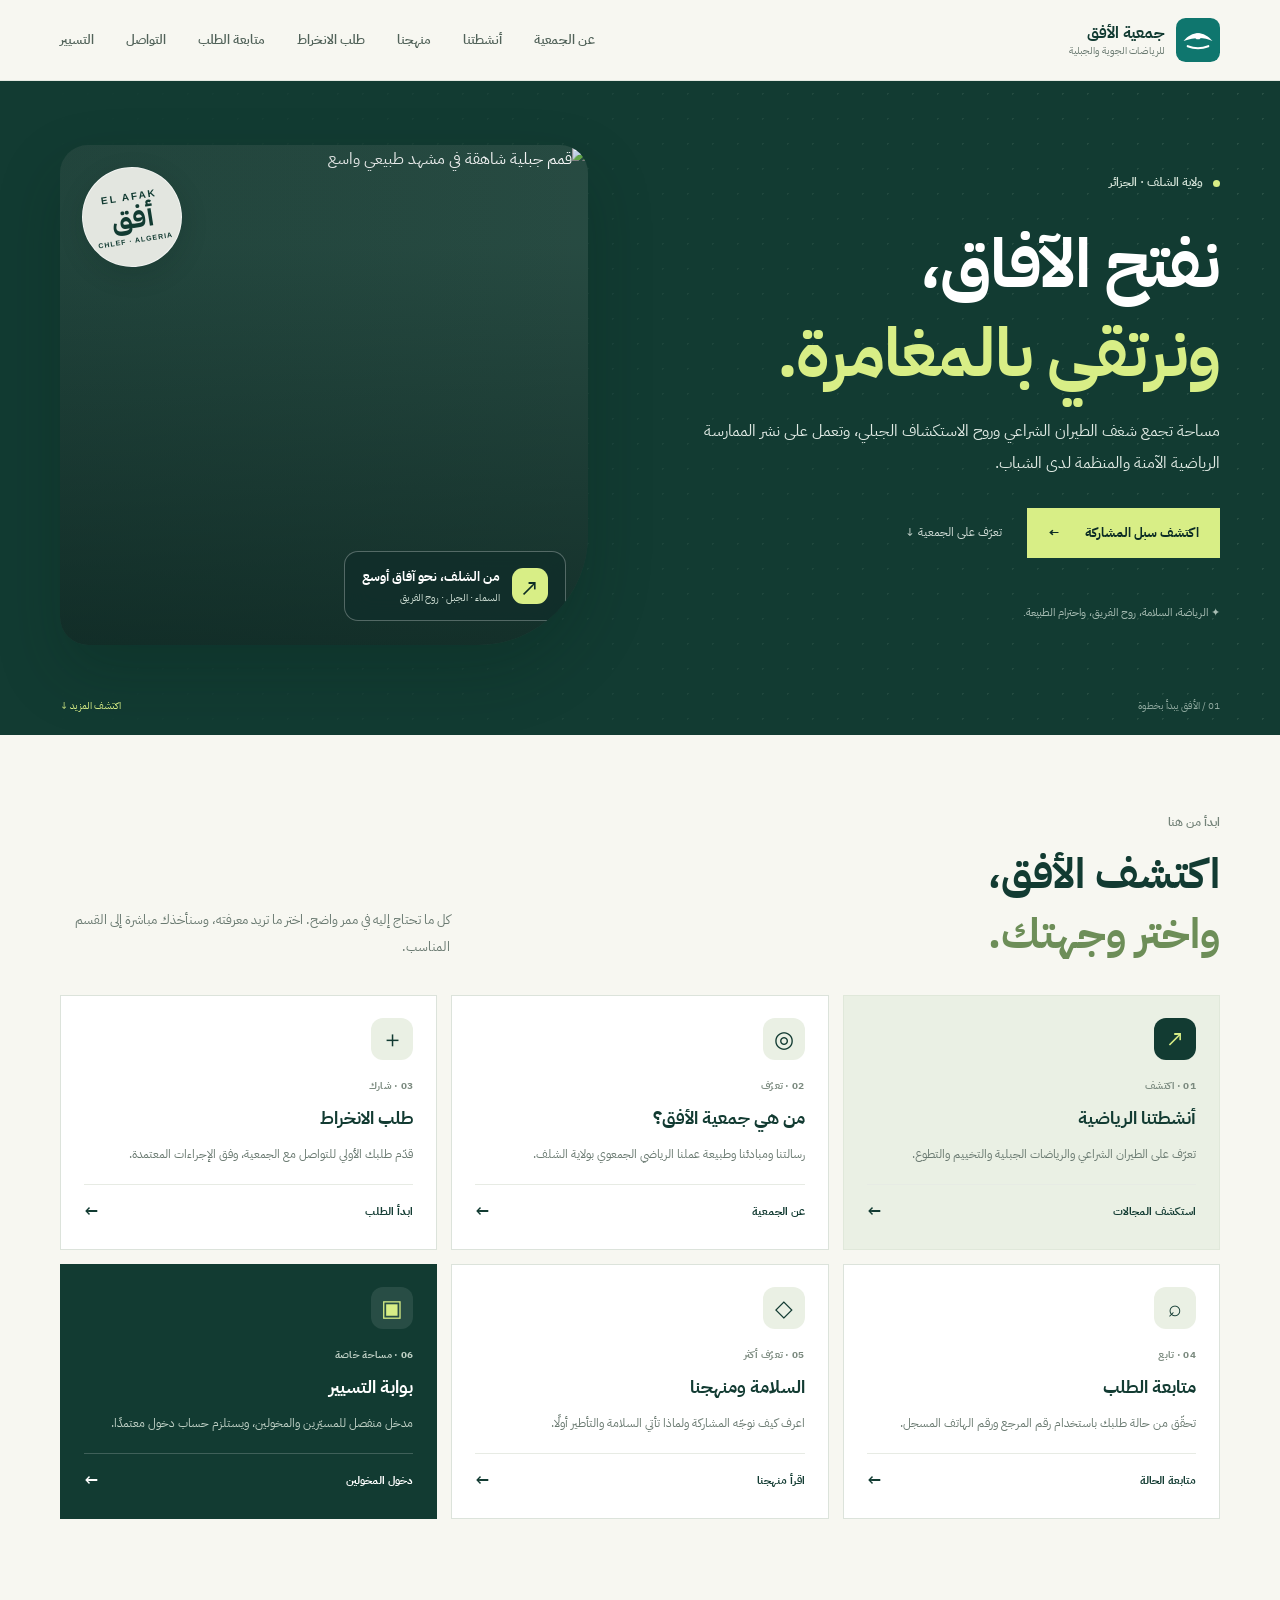
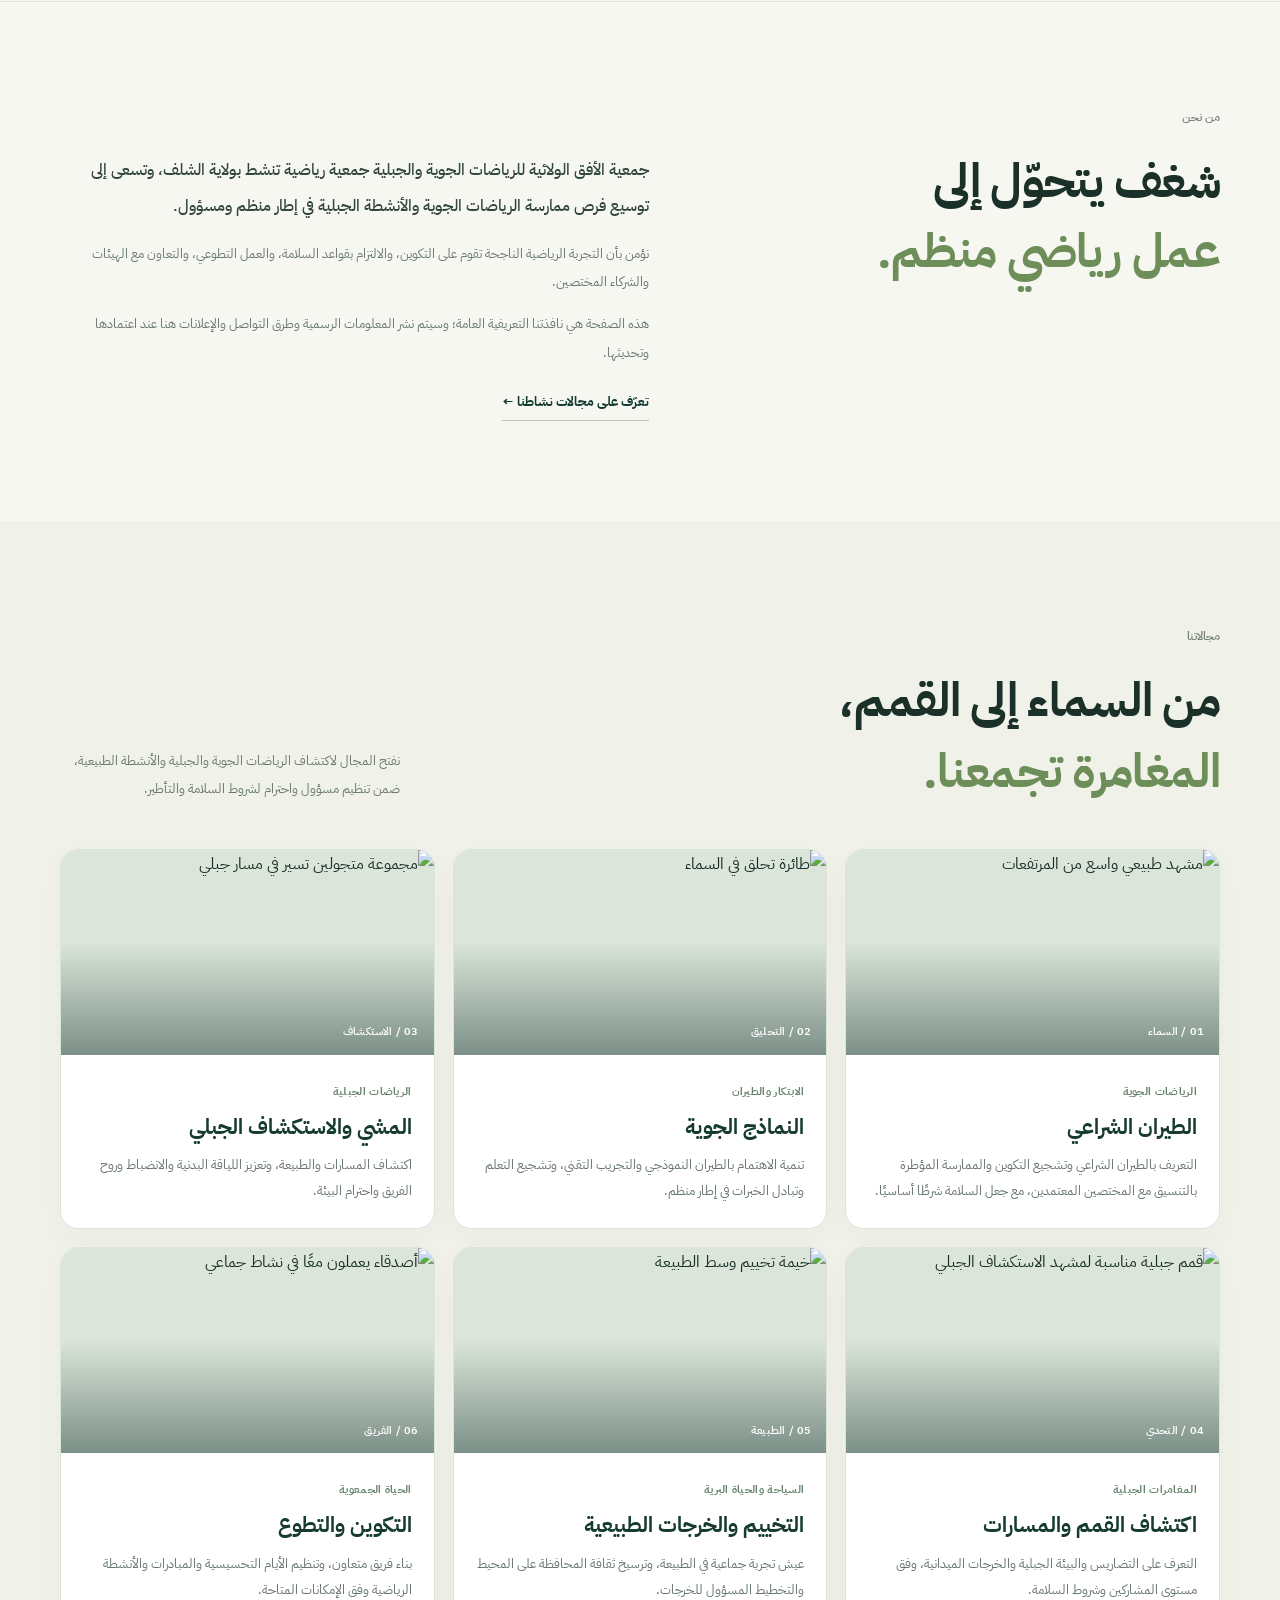
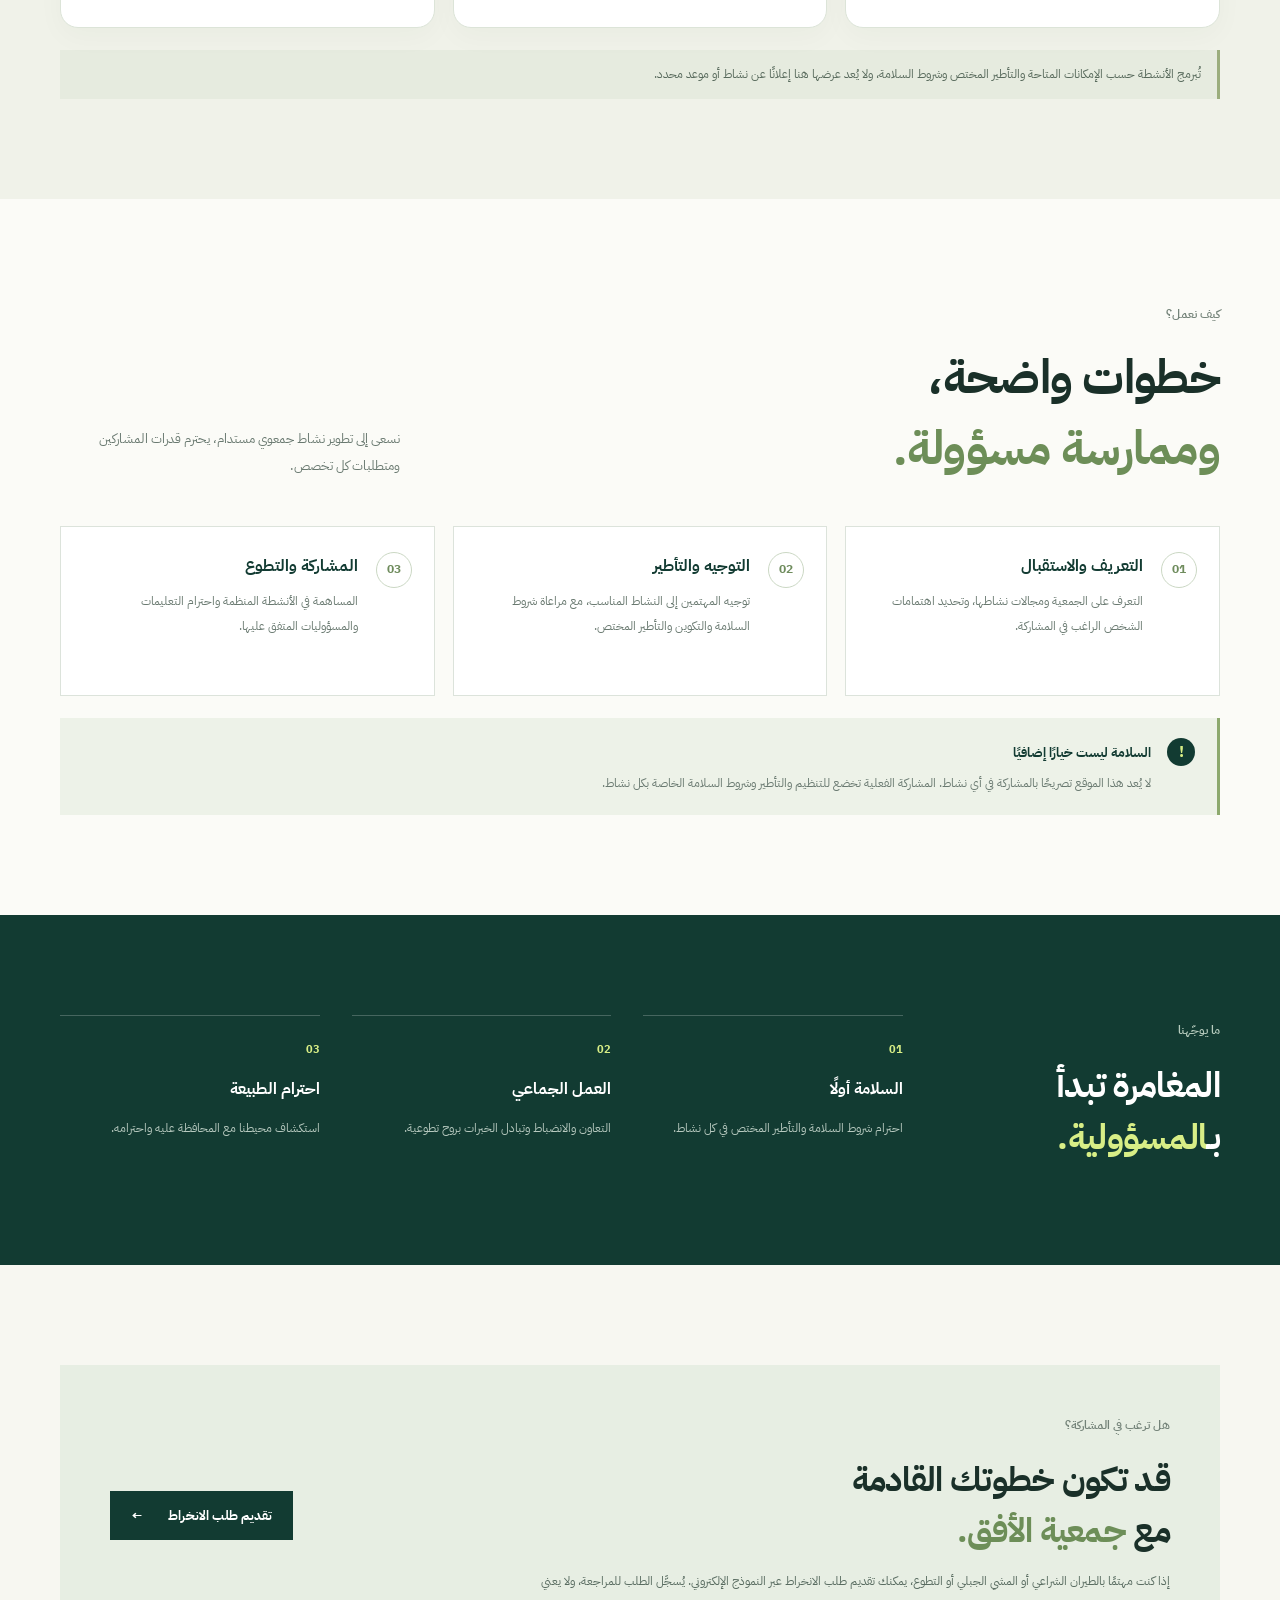
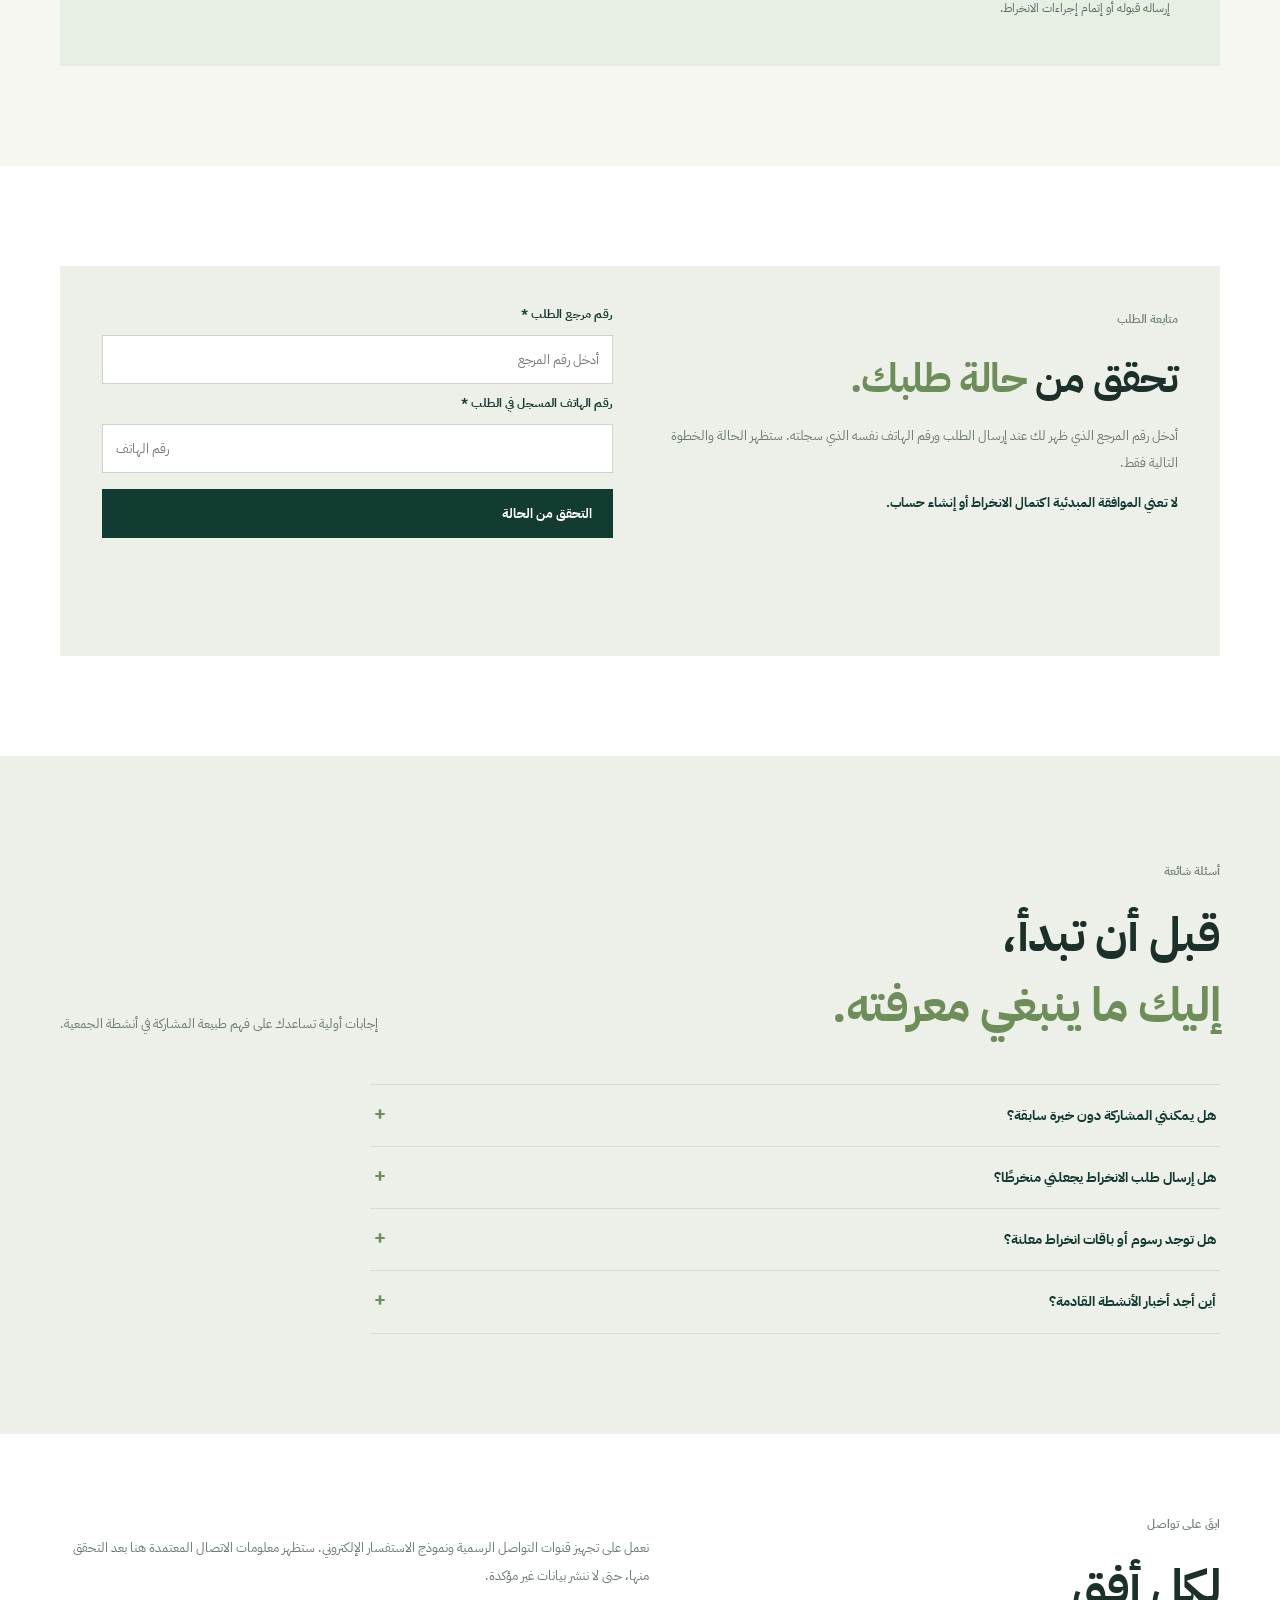
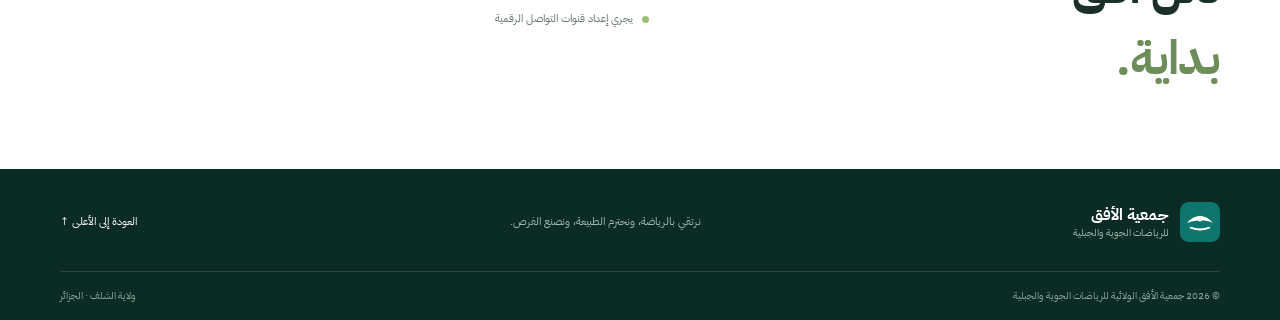
==== commit 44dc7a55: "Add public homepage navigation pathways" ====
--- a/index.html
+++ b/index.html
@@ -4,7 +4,7 @@
 <meta charset="utf-8"><meta name="viewport" content="width=device-width,initial-scale=1">
 <meta name="theme-color" content="#123b32"><meta name="description" content="الموقع التعريفي لجمعية الأفق الولائية للرياضات الجوية والجبلية بولاية الشلف: أنشطتنا، مبادئنا، وطرق متابعة مستجداتنا.">
 <title>جمعية الأفق | الرياضات الجوية والجبلية</title>
-<link rel="icon" href="/icon.svg" type="image/svg+xml"><link rel="manifest" href="/manifest.json"><link rel="stylesheet" href="/style.css"><script src="https://cdn.jsdelivr.net/npm/@supabase/supabase-js@2" defer></script><script src="/app.js" defer></script>
+<link rel="icon" href="/icon.svg" type="image/svg+xml"><link rel="manifest" href="/manifest.json"><link rel="stylesheet" href="/style.css?v=20261027-public-paths-1"><script src="https://cdn.jsdelivr.net/npm/@supabase/supabase-js@2" defer></script><script src="/app.js" defer></script>
 </head>
 <body>
 <a class="skip" href="#main">انتقل إلى المحتوى</a>
@@ -23,6 +23,22 @@
 <div class="hero-stamp" aria-hidden="true"><span>EL AFAK</span><b>أفق</b><small>CHLEF · ALGERIA</small></div>
 </div>
 </div><div class="container hero-foot"><span>01 / الأفق يبدأ بخطوة</span><a href="#about">اكتشف المزيد ↓</a></div></section>
+<section class="public-paths" aria-labelledby="paths-title">
+  <div class="container">
+    <div class="paths-heading">
+      <div><span class="kicker">ابدأ من هنا</span><h2 id="paths-title">اكتشف الأفق،<br><em>واختر وجهتك.</em></h2></div>
+      <p>كل ما تحتاج إليه في ممر واضح. اختر ما تريد معرفته، وسنأخذك مباشرة إلى القسم المناسب.</p>
+    </div>
+    <div class="paths-grid">
+      <a class="path-card path-featured" href="#activities"><span class="path-icon" aria-hidden="true">↗</span><span class="path-number">01 · اكتشف</span><h3>أنشطتنا الرياضية</h3><p>تعرّف على الطيران الشراعي والرياضات الجبلية والتخييم والتطوع.</p><span class="path-link">استكشف المجالات <b>←</b></span></a>
+      <a class="path-card" href="#about"><span class="path-icon" aria-hidden="true">◎</span><span class="path-number">02 · تعرّف</span><h3>من هي جمعية الأفق؟</h3><p>رسالتنا ومبادئنا وطبيعة عملنا الرياضي الجمعوي بولاية الشلف.</p><span class="path-link">عن الجمعية <b>←</b></span></a>
+      <a class="path-card" href="#join"><span class="path-icon" aria-hidden="true">＋</span><span class="path-number">03 · شارك</span><h3>طلب الانخراط</h3><p>قدّم طلبك الأولي للتواصل مع الجمعية، وفق الإجراءات المعتمدة.</p><span class="path-link">ابدأ الطلب <b>←</b></span></a>
+      <a class="path-card" href="#track"><span class="path-icon" aria-hidden="true">⌕</span><span class="path-number">04 · تابع</span><h3>متابعة الطلب</h3><p>تحقّق من حالة طلبك باستخدام رقم المرجع ورقم الهاتف المسجل.</p><span class="path-link">متابعة الحالة <b>←</b></span></a>
+      <a class="path-card" href="#approach"><span class="path-icon" aria-hidden="true">◇</span><span class="path-number">05 · تعرّف أكثر</span><h3>السلامة ومنهجنا</h3><p>اعرف كيف نوجّه المشاركة ولماذا تأتي السلامة والتأطير أولًا.</p><span class="path-link">اقرأ منهجنا <b>←</b></span></a>
+      <a class="path-card path-dark" href="/management-portal.html"><span class="path-icon" aria-hidden="true">▣</span><span class="path-number">06 · مساحة خاصة</span><h3>بوابة التسيير</h3><p>مدخل منفصل للمسيّرين والمخولين، ويستلزم حساب دخول معتمدًا.</p><span class="path-link">دخول المخولين <b>←</b></span></a>
+    </div>
+  </div>
+</section>
 <section class="section" id="about"><div class="container two-col"><div><span class="kicker">من نحن</span><h2>شغف يتحوّل إلى<br><em>عمل رياضي منظم.</em></h2></div><div class="body-copy"><p class="lead">جمعية الأفق الولائية للرياضات الجوية والجبلية جمعية رياضية تنشط بولاية الشلف، وتسعى إلى توسيع فرص ممارسة الرياضات الجوية والأنشطة الجبلية في إطار منظم ومسؤول.</p><p>نؤمن بأن التجربة الرياضية الناجحة تقوم على التكوين، والالتزام بقواعد السلامة، والعمل التطوعي، والتعاون مع الهيئات والشركاء المختصين.</p><p>هذه الصفحة هي نافذتنا التعريفية العامة؛ وسيتم نشر المعلومات الرسمية وطرق التواصل والإعلانات هنا عند اعتمادها وتحديثها.</p><a class="inline-link" href="#activities">تعرّف على مجالات نشاطنا ←</a></div></div></section>
 <section class="section activities" id="activities"><div class="container"><div class="section-head"><div><span class="kicker">مجالاتنا</span><h2>من السماء إلى القمم،<br><em>المغامرة تجمعنا.</em></h2></div><p>نفتح المجال لاكتشاف الرياضات الجوية والجبلية والأنشطة الطبيعية، ضمن تنظيم مسؤول واحترام لشروط السلامة والتأطير.</p></div><div class="activity-grid">
 <article class="activity-card activity-paraglide"><div class="activity-image"><img src="https://images.unsplash.com/photo-1500530855697-b586d89ba3ee?auto=format&fit=crop&w=900&q=80" alt="مشهد طبيعي واسع من المرتفعات" loading="lazy"><span class="activity-index">01 / السماء</span></div><div class="activity-content"><small>الرياضات الجوية</small><h3>الطيران الشراعي</h3><p>التعريف بالطيران الشراعي وتشجيع التكوين والممارسة المؤطرة بالتنسيق مع المختصين المعتمدين، مع جعل السلامة شرطًا أساسيًا.</p></div></article>
--- a/style.css
+++ b/style.css
@@ -133,3 +133,30 @@
 @media(max-width:900px){.hero-grid{grid-template-columns:1fr;gap:30px;padding-top:46px}.hero-copy{max-width:720px}.hero-art{height:390px;max-width:700px;width:100%;margin-inline:auto}.activity-grid{grid-template-columns:repeat(2,minmax(0,1fr))}.activity-image{height:190px}}
 @media(max-width:560px){.container{width:min(100% - 32px,1160px)}.hero-grid{padding-top:36px;padding-bottom:30px}.hero-copy h1{font-size:42px}.hero-copy>p{font-size:14px}.hero-art{height:310px;border-radius:20px 20px 70px 20px}.hero-stamp{width:78px;height:78px;top:14px;left:14px}.hero-stamp span{font-size:8px}.hero-stamp b{font-size:22px}.hero-stamp small{font-size:6px}.hero-floating-label{right:13px;bottom:14px;padding:10px 12px}.hero-floating-label b{font-size:11px}.hero-floating-label small{font-size:9px}.activity-grid{grid-template-columns:1fr;gap:14px}.activity-image{height:215px}.activity-content{padding:18px}.activity-content h3{font-size:19px}.section-head{gap:16px}}
 @media(prefers-reduced-motion:reduce){html{scroll-behavior:auto}.activity-card,.activity-image img{transition:none}}
+
+
+/* Public home: clear destination pathways */
+.public-paths{position:relative;background:#f7f7f1;padding:72px 0 82px;border-bottom:1px solid #e2e7de}
+.paths-heading{display:flex;align-items:end;justify-content:space-between;gap:32px;margin-bottom:30px}
+.paths-heading .kicker{margin-bottom:10px}
+.paths-heading h2{font-size:clamp(30px,3.5vw,42px);line-height:1.45;margin:0;color:var(--green)}
+.paths-heading h2 em{font-style:normal;color:#6d8e58}
+.paths-heading>p{max-width:390px;margin:0 0 5px;font-size:13px;line-height:2.1;color:var(--muted)}
+.paths-grid{display:grid;grid-template-columns:repeat(3,minmax(0,1fr));gap:14px}
+.path-card{position:relative;display:flex;flex-direction:column;min-height:238px;padding:22px 23px;background:#fff;border:1px solid #dce3db;transition:transform .2s,border-color .2s,box-shadow .2s}
+.path-card:hover,.path-card:focus-visible{transform:translateY(-4px);border-color:#9eb48e;box-shadow:0 14px 28px #123b3210;outline:none}
+.path-icon{display:grid;place-items:center;width:42px;height:42px;border-radius:12px;background:#eaf0e4;color:var(--green);font-size:23px;margin-bottom:17px}
+.path-number{font-size:10px;color:#7b8a7f;font-weight:700;letter-spacing:.3px}
+.path-card h3{font-size:18px;color:var(--green);margin:7px 0 7px}
+.path-card p{font-size:12px;line-height:2;color:var(--muted);margin:0 0 18px}
+.path-link{display:flex;justify-content:space-between;align-items:center;margin-top:auto;padding-top:12px;border-top:1px solid #e7ebe4;color:var(--green);font-size:11px;font-weight:700}
+.path-link b{font-size:17px;font-weight:500}
+.path-featured{background:#eaf0e4;border-color:#e0e8da}
+.path-featured .path-icon{background:var(--green);color:var(--lime)}
+.path-dark{background:var(--green);border-color:var(--green)}
+.path-dark .path-icon{background:#ffffff18;color:var(--lime)}
+.path-dark .path-number,.path-dark p{color:#c0d1c6}
+.path-dark h3,.path-dark .path-link{color:#fff}
+.path-dark .path-link{border-color:#ffffff30}
+@media(max-width:850px){.paths-grid{grid-template-columns:repeat(2,minmax(0,1fr))}.paths-heading{align-items:start;flex-direction:column;gap:12px}}
+@media(max-width:540px){.public-paths{padding:52px 0 58px}.paths-grid{grid-template-columns:1fr;gap:10px}.path-card{min-height:0;padding:19px}.path-icon{margin-bottom:12px}.path-card p{margin-bottom:13px}.paths-heading h2{font-size:31px}}
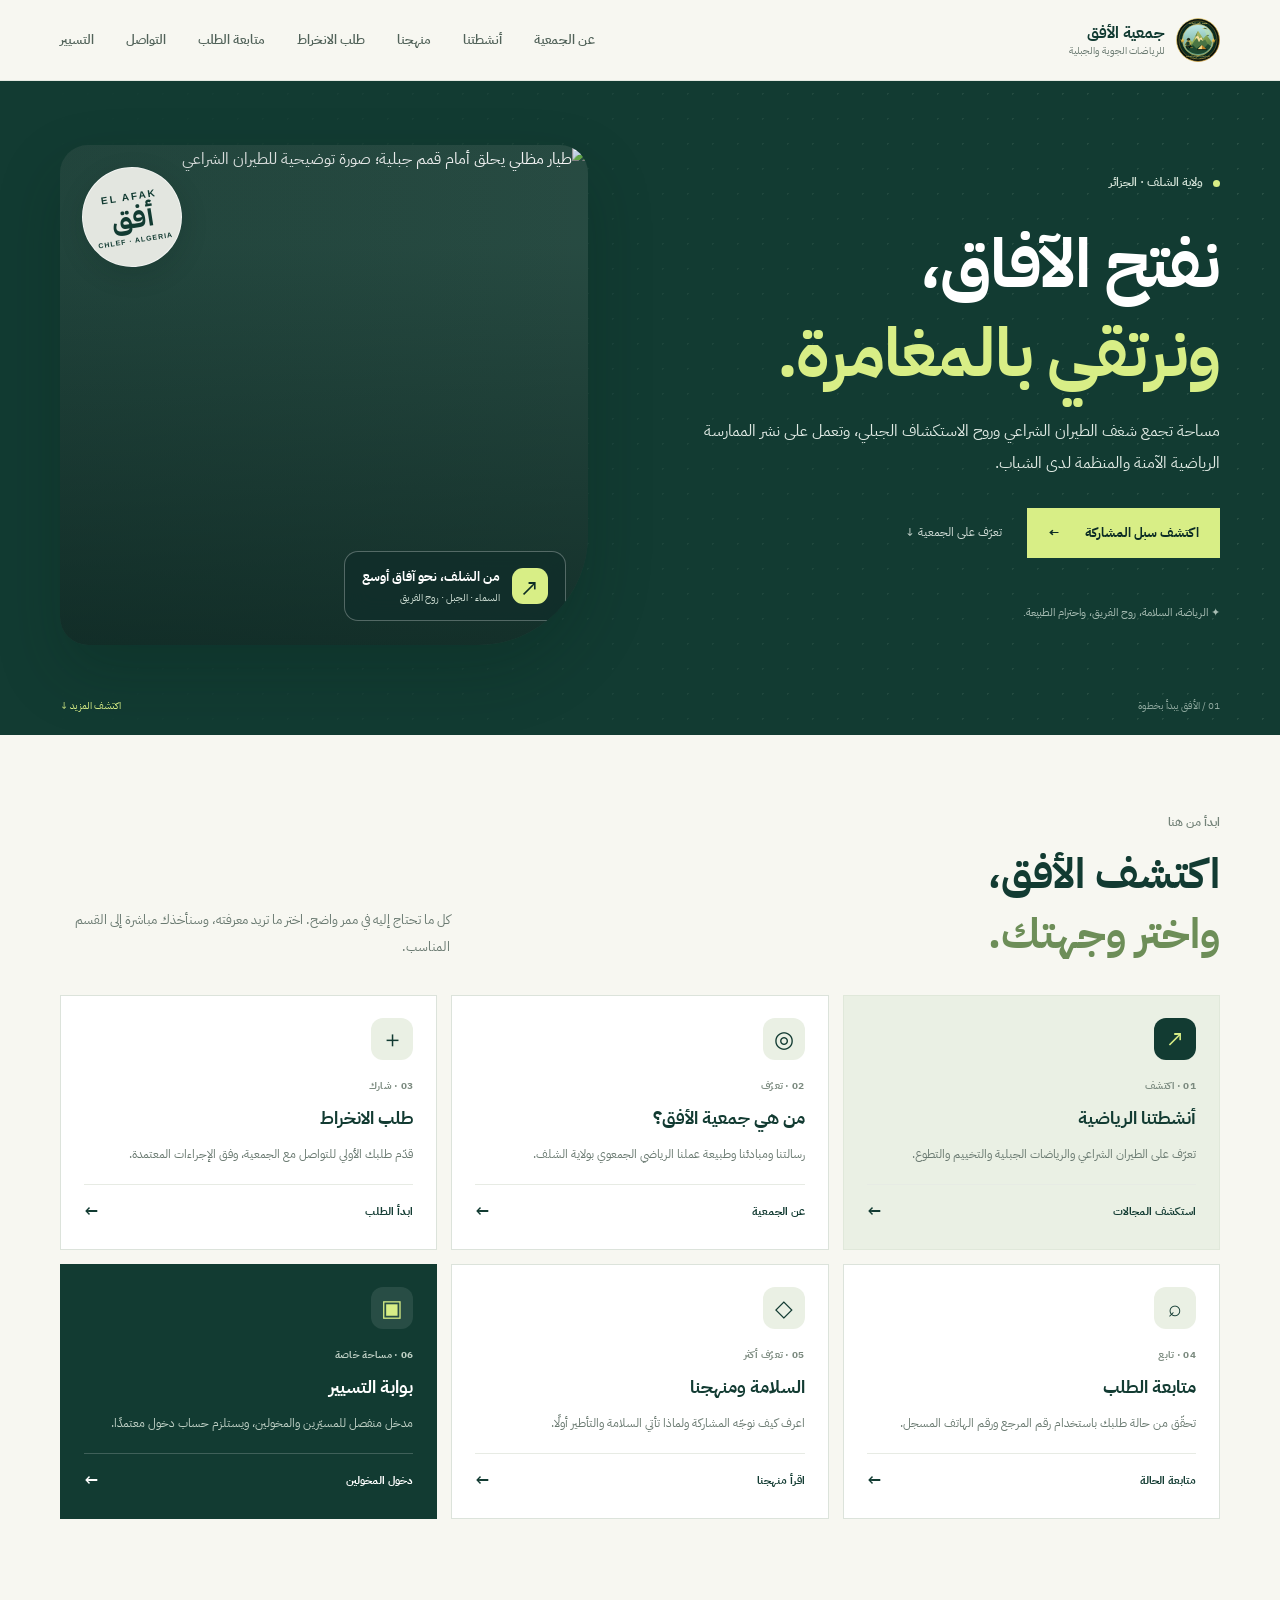
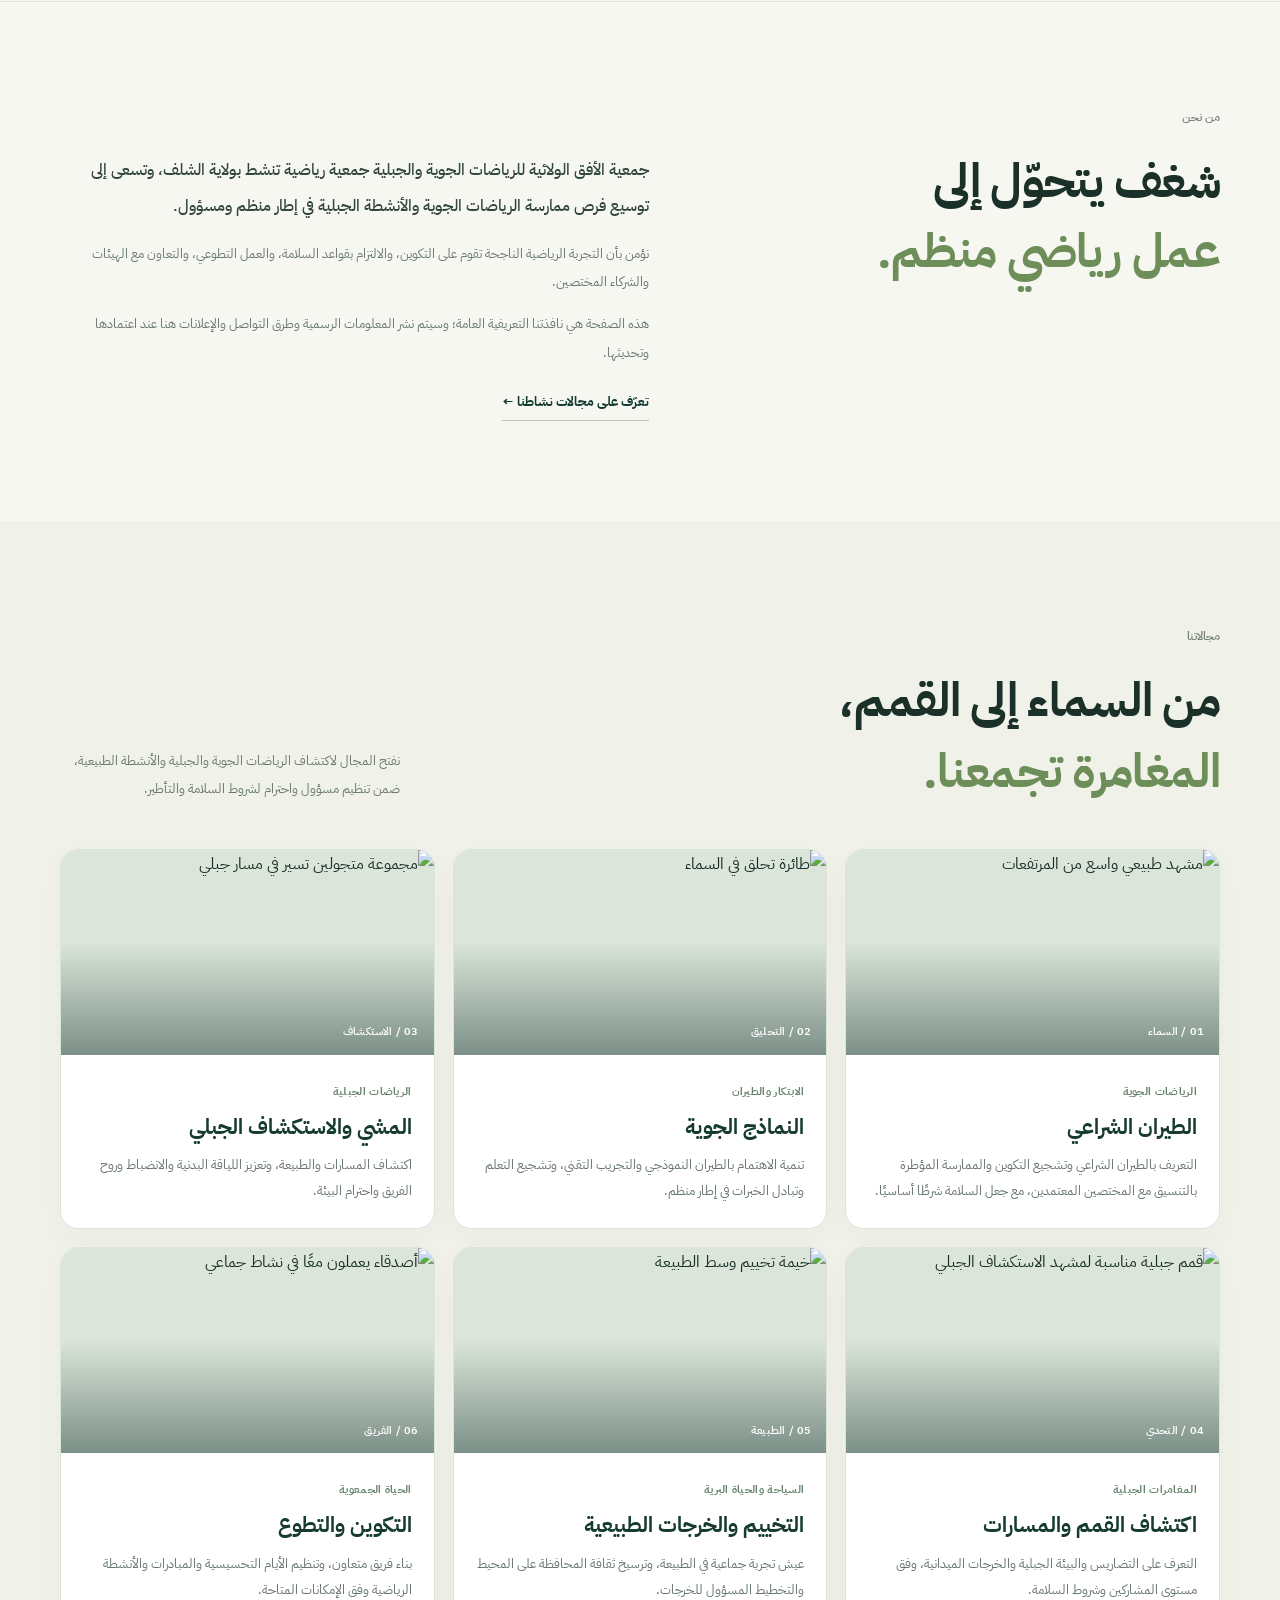
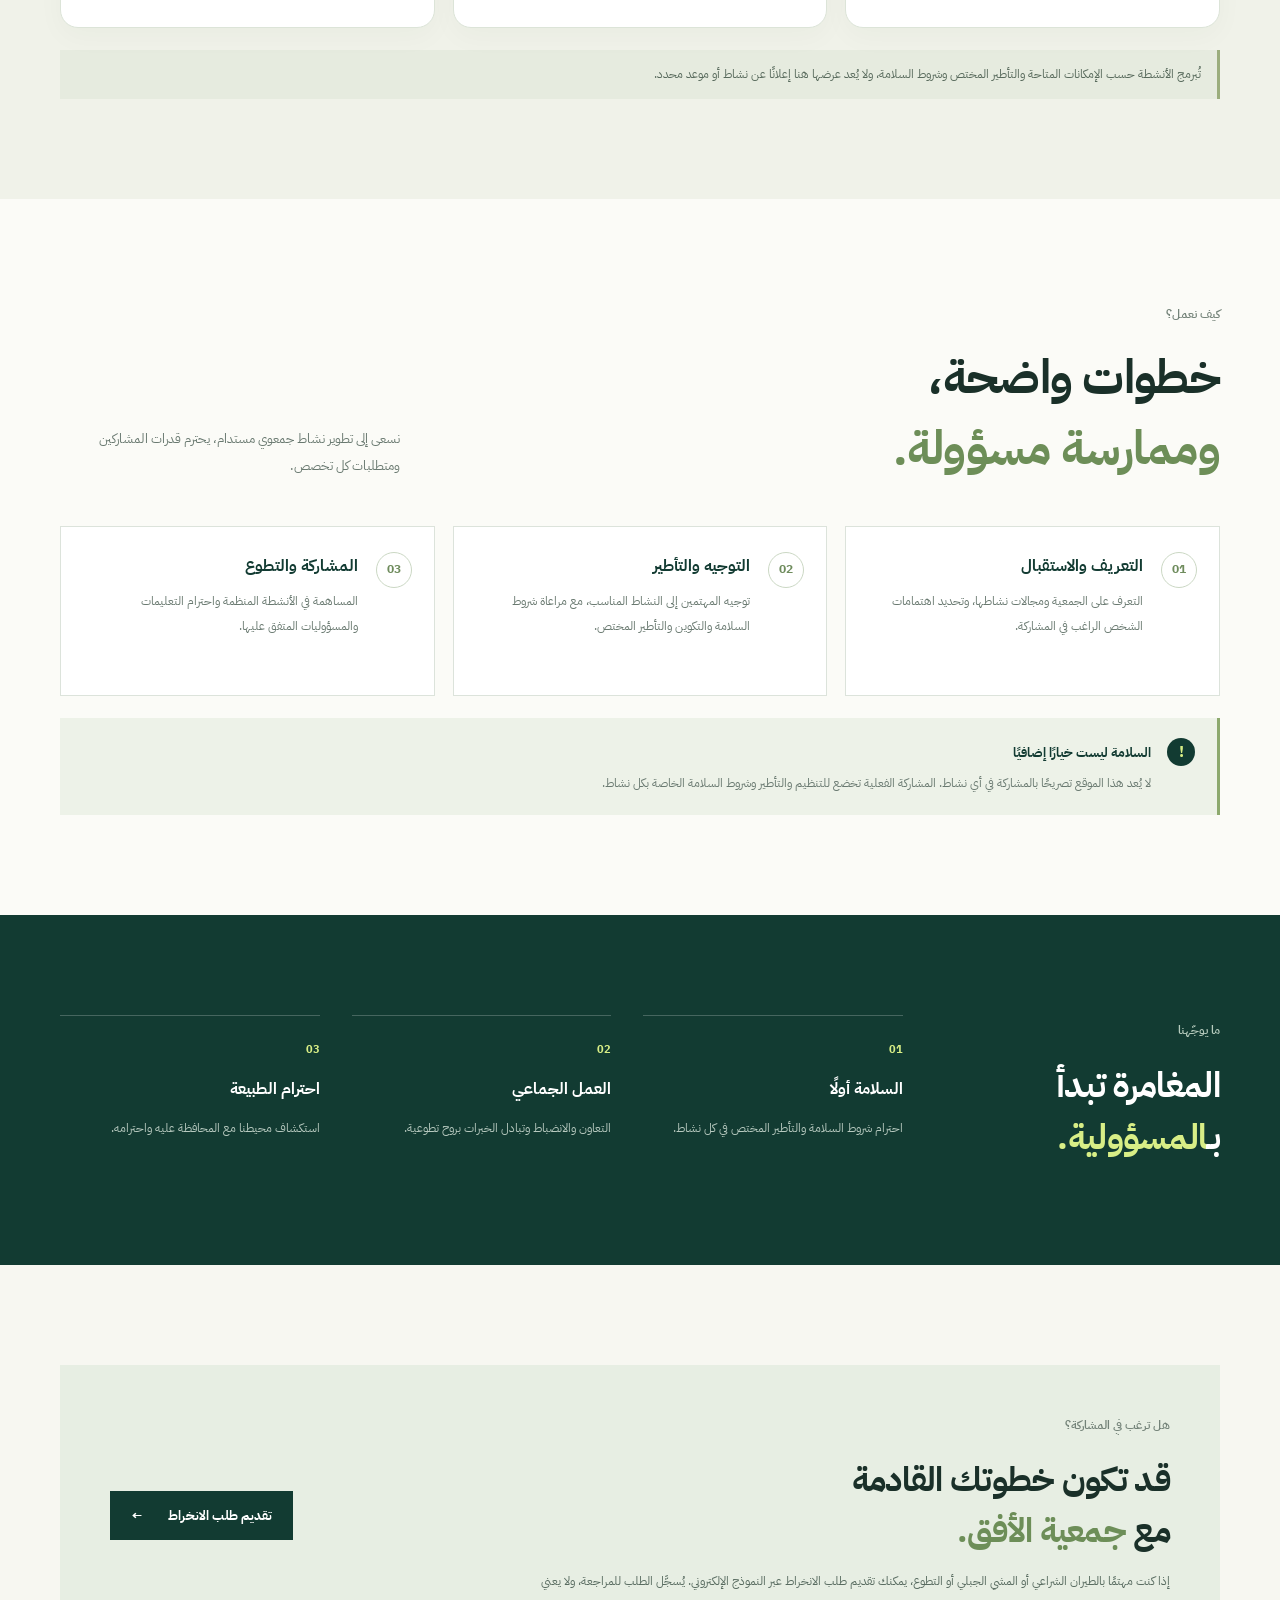
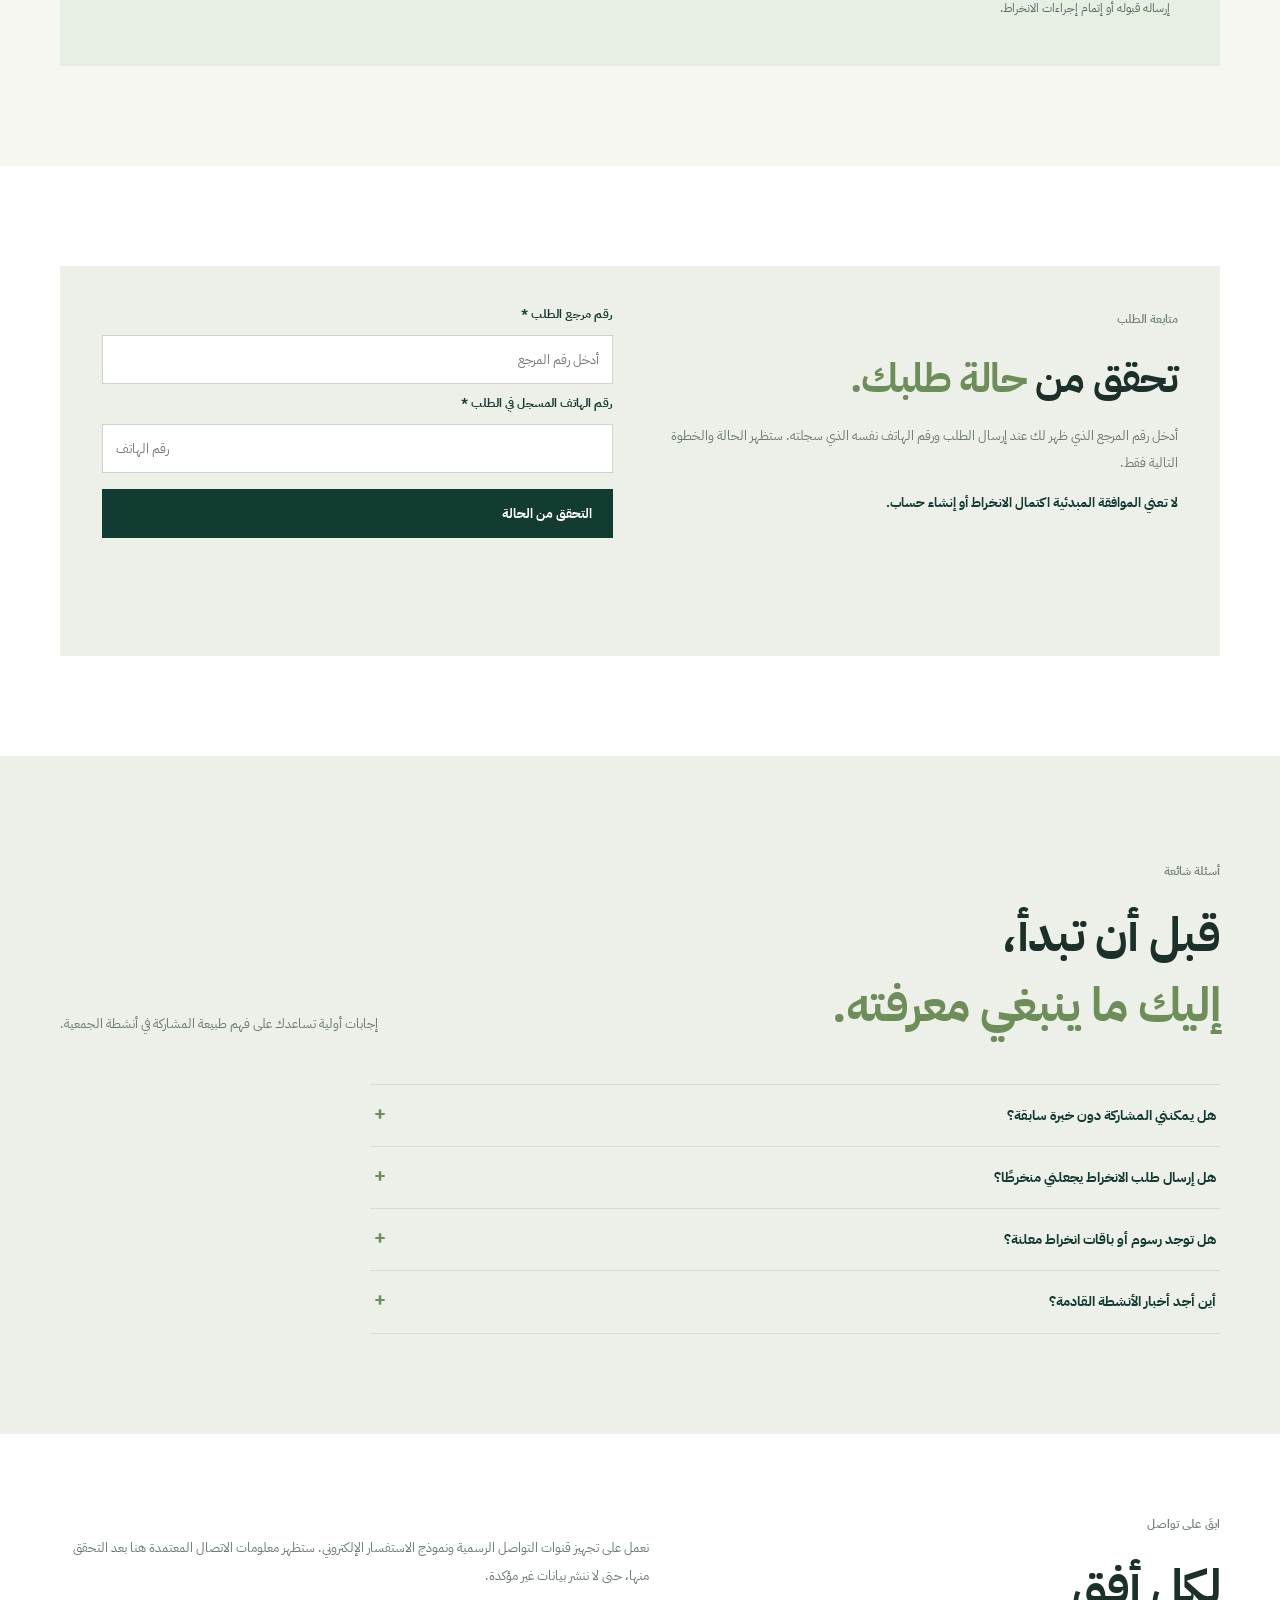
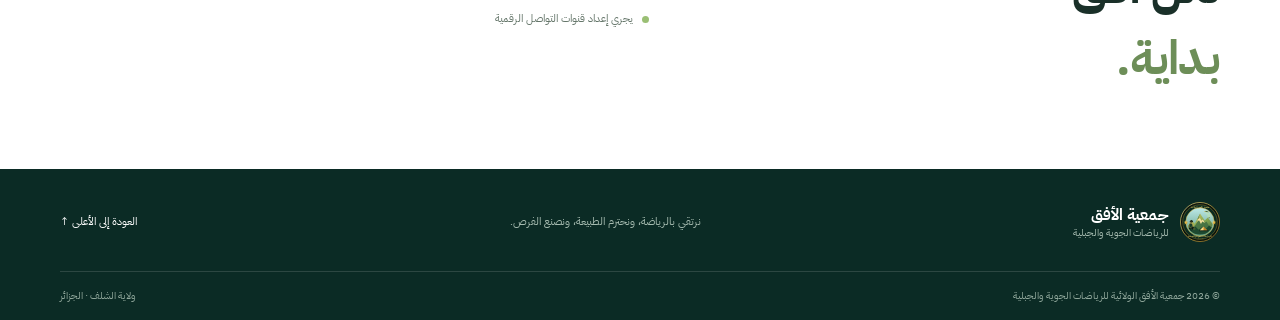
==== commit 20290aed: "Feature paragliding in public homepage hero" ====
--- a/index.html
+++ b/index.html
@@ -17,7 +17,8 @@
 <section class="hero" id="home"><div class="container hero-grid">
 <div class="hero-copy"><span class="eyebrow"><i></i> ولاية الشلف · الجزائر</span><h1>نفتح الآفاق،<br><em>ونرتقي بالمغامرة.</em></h1><p>مساحة تجمع شغف الطيران الشراعي وروح الاستكشاف الجبلي، وتعمل على نشر الممارسة الرياضية الآمنة والمنظمة لدى الشباب.</p><div class="actions"><a class="btn btn-lime" href="#join">اكتشف سبل المشاركة <span>←</span></a><a class="link-light" href="#about">تعرّف على الجمعية ↓</a></div><div class="hero-note">✦ الرياضة، السلامة، روح الفريق، واحترام الطبيعة.</div></div>
 <div class="hero-art" aria-label="مشهد جبلي يعكس الرياضات الجوية والمغامرات الطبيعية">
-<img class="hero-photo" src="https://images.unsplash.com/photo-1464822759023-fed622ff2c3b?auto=format&fit=crop&w=1400&q=85" alt="قمم جبلية شاهقة في مشهد طبيعي واسع" fetchpriority="high">
+<!-- Photo: Atharva Dixit / Unsplash, free under the Unsplash License. Used as an illustrative paragliding image. -->
+<img class="hero-photo" src="https://images.unsplash.com/photo-1711359940524-ed5e0ad9b89b?auto=format&fit=crop&w=1400&q=85" alt="طيار مظلي يحلق أمام قمم جبلية؛ صورة توضيحية للطيران الشراعي" fetchpriority="high">
 <div class="hero-photo-shade"></div>
 <div class="hero-floating-label"><span class="hero-label-icon">↗</span><span><b>من الشلف، نحو آفاق أوسع</b><small>السماء · الجبل · روح الفريق</small></span></div>
 <div class="hero-stamp" aria-hidden="true"><span>EL AFAK</span><b>أفق</b><small>CHLEF · ALGERIA</small></div>
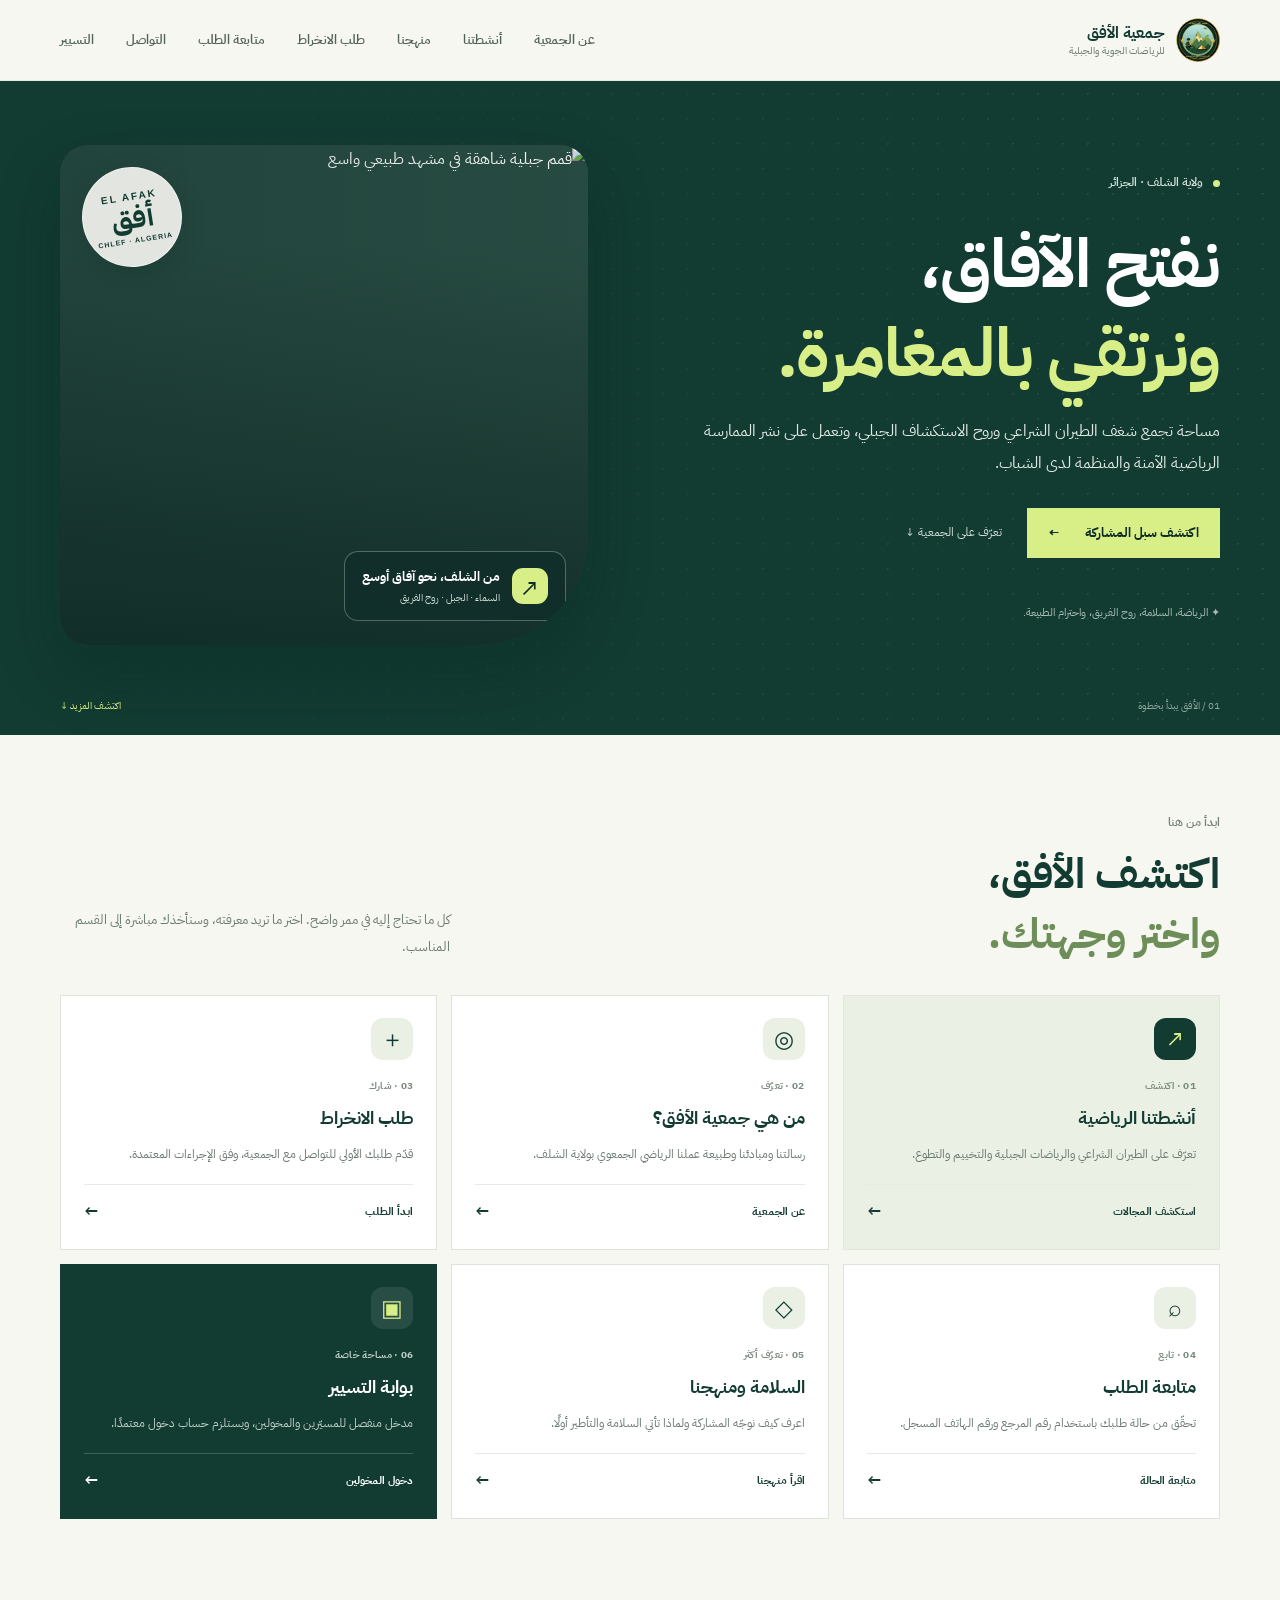
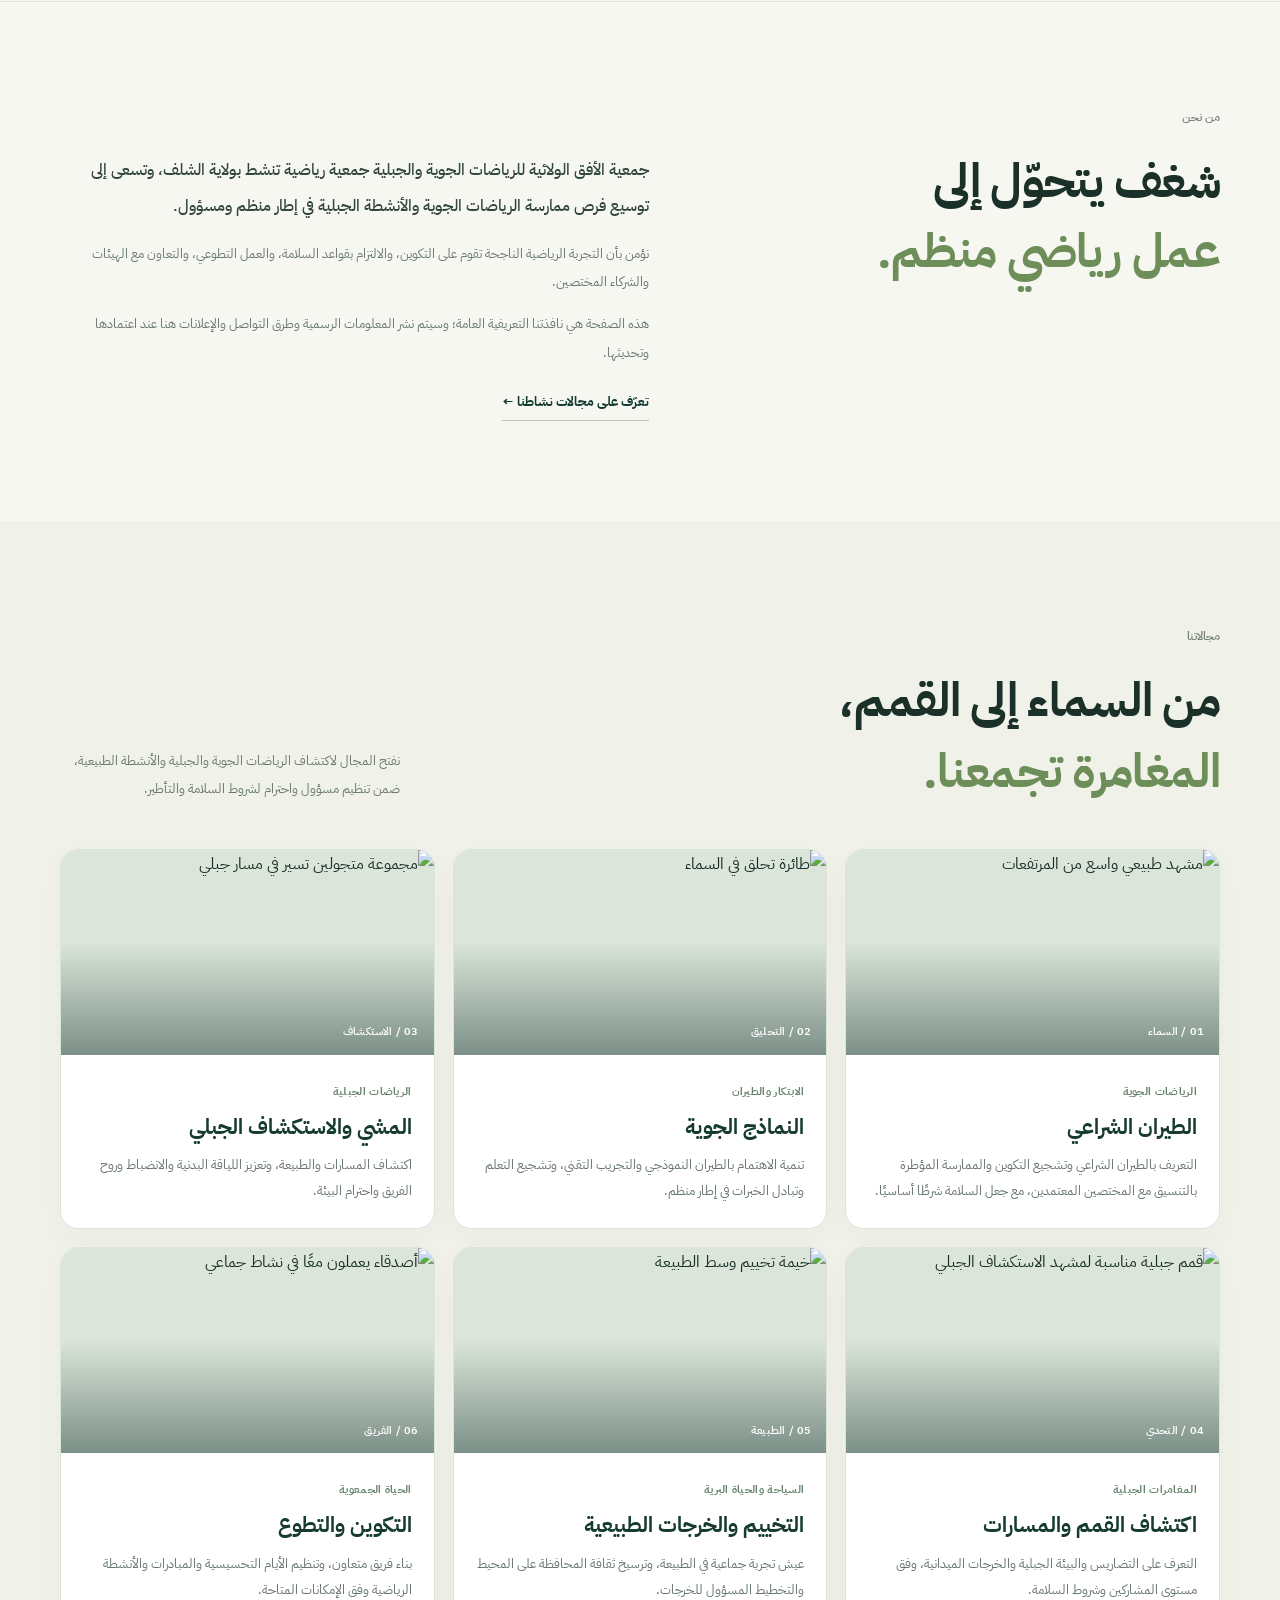
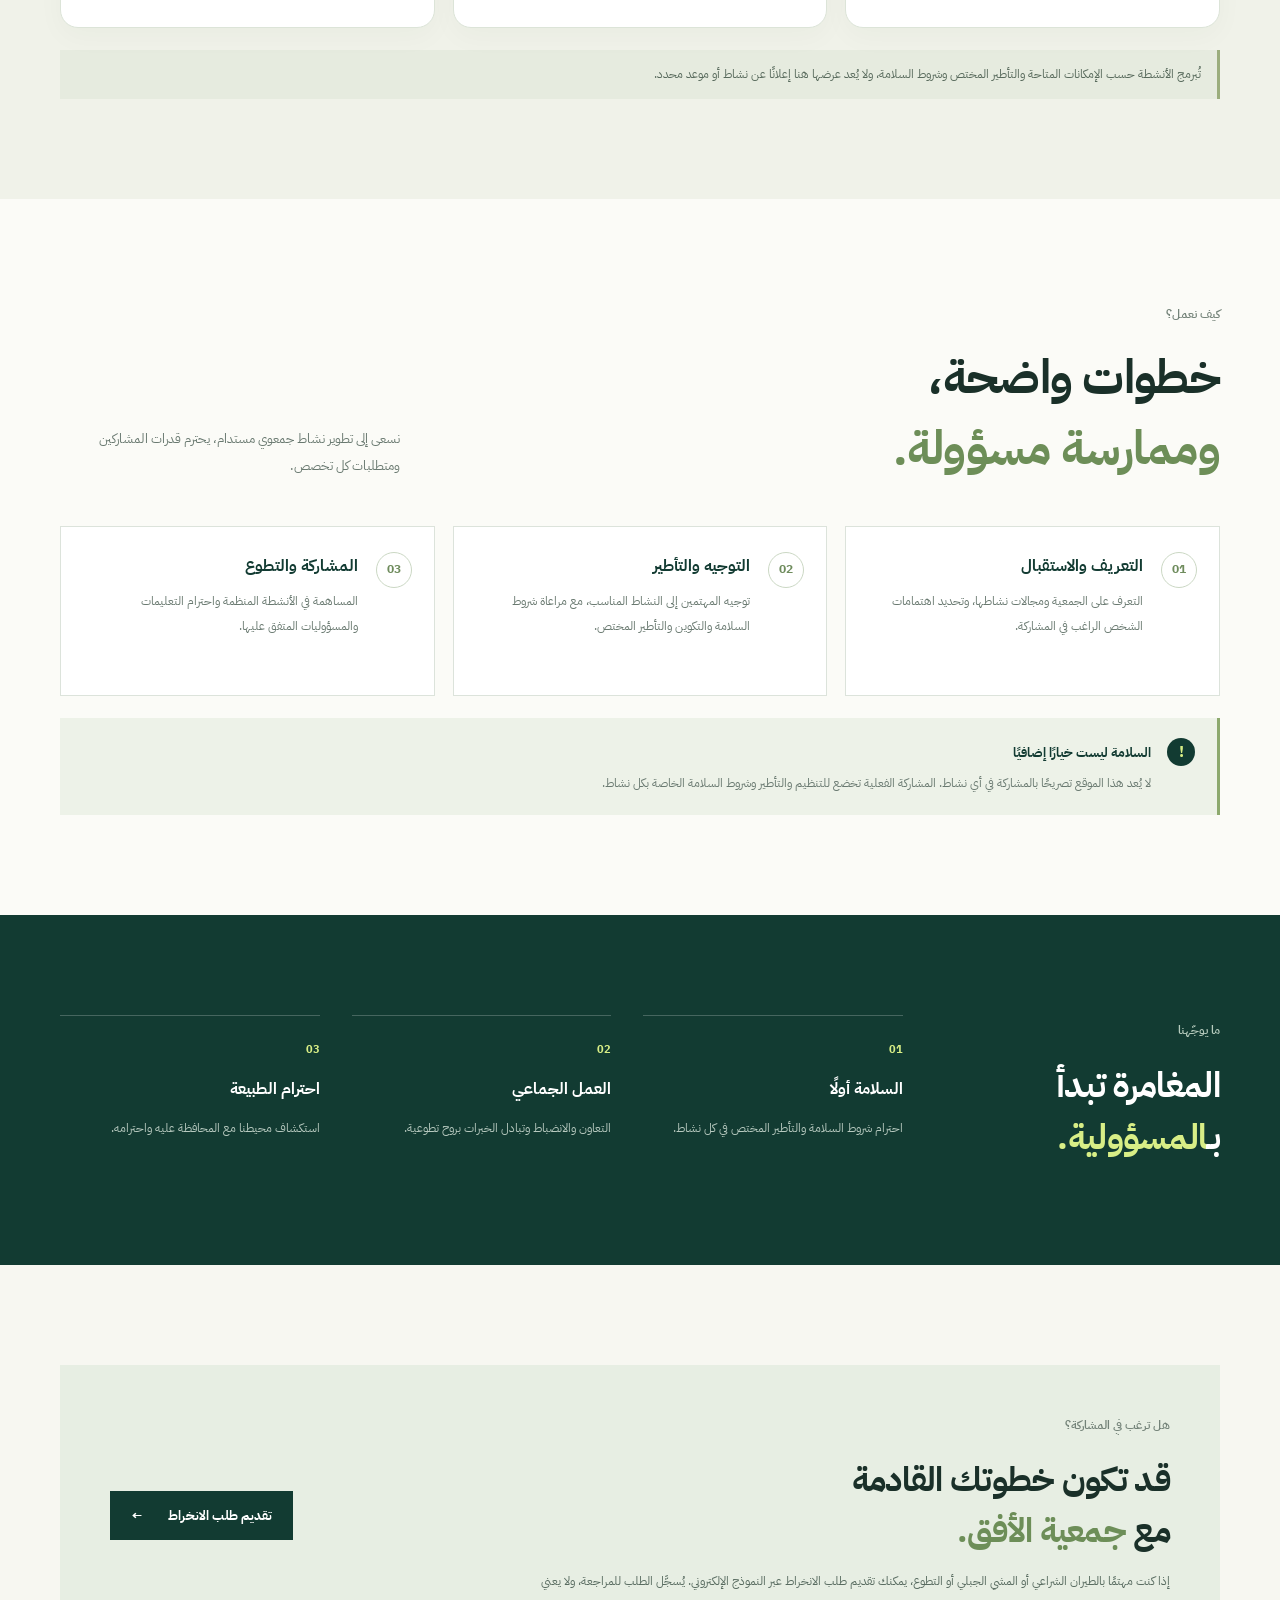
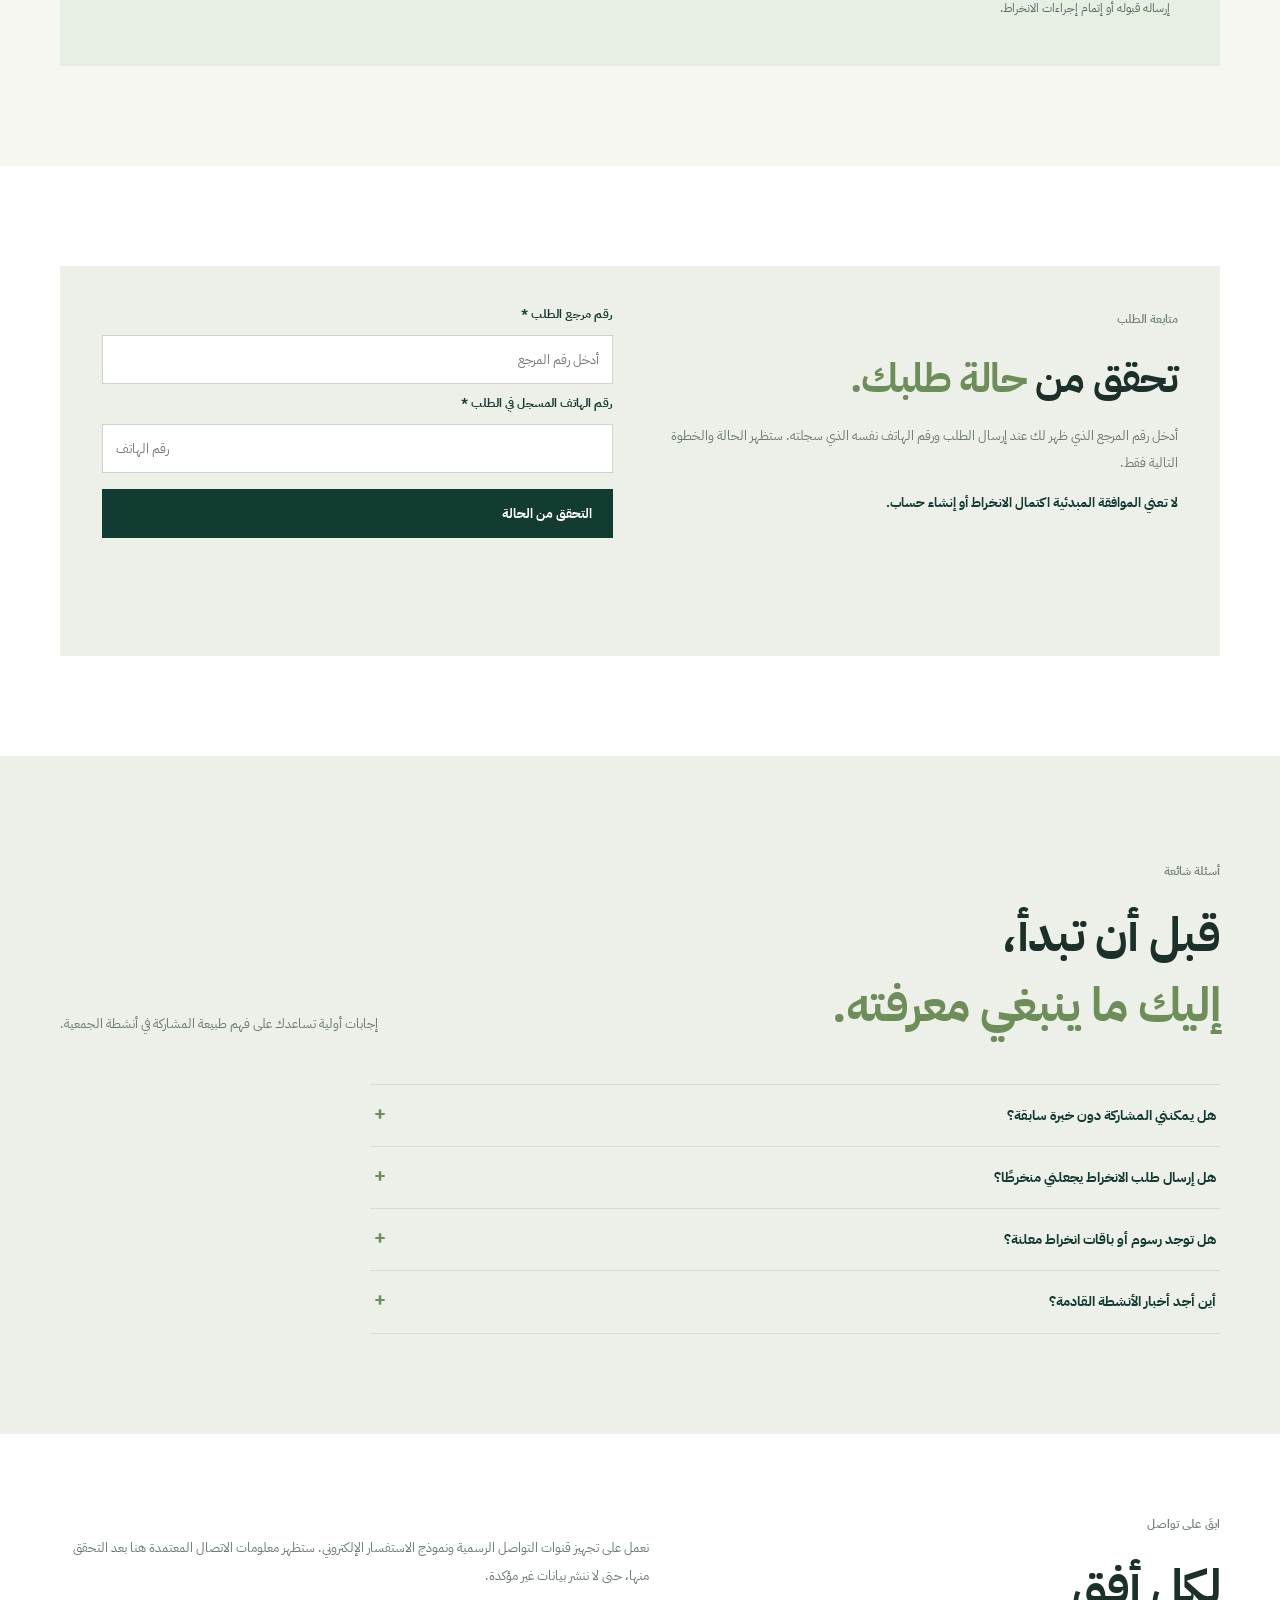
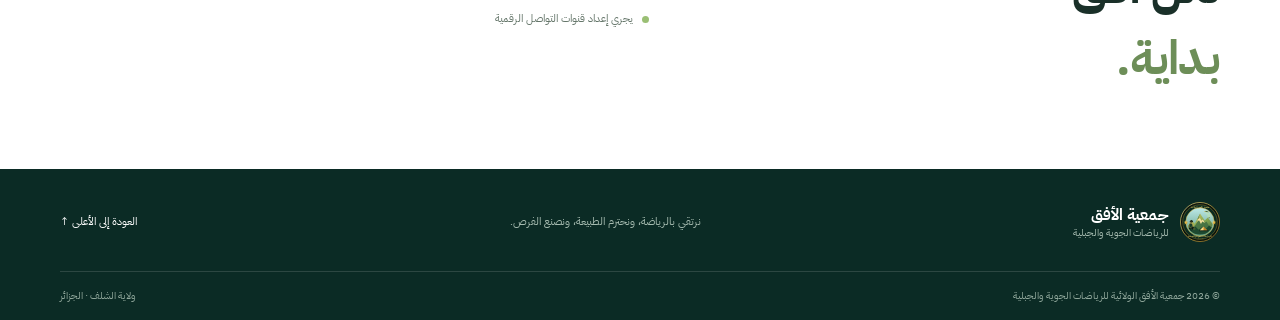
==== commit e557094e: "Load environment-specific Supabase config before page scripts" ====
--- a/index.html
+++ b/index.html
@@ -4,7 +4,7 @@
 <meta charset="utf-8"><meta name="viewport" content="width=device-width,initial-scale=1">
 <meta name="theme-color" content="#123b32"><meta name="description" content="الموقع التعريفي لجمعية الأفق الولائية للرياضات الجوية والجبلية بولاية الشلف: أنشطتنا، مبادئنا، وطرق متابعة مستجداتنا.">
 <title>جمعية الأفق | الرياضات الجوية والجبلية</title>
-<link rel="icon" href="/icon.svg" type="image/svg+xml"><link rel="manifest" href="/manifest.json"><link rel="stylesheet" href="/style.css?v=20261027-public-paths-1"><script src="https://cdn.jsdelivr.net/npm/@supabase/supabase-js@2" defer></script><script src="/app.js" defer></script>
+<link rel="icon" href="/icon.svg" type="image/svg+xml"><link rel="manifest" href="/manifest.json"><link rel="stylesheet" href="/style.css?v=20261027-public-paths-1"><script src="https://cdn.jsdelivr.net/npm/@supabase/supabase-js@2" defer></script><script src="/supabase-config.js" defer></script><script src="/app.js" defer></script>
 </head>
 <body>
 <a class="skip" href="#main">انتقل إلى المحتوى</a>
@@ -17,8 +17,7 @@
 <section class="hero" id="home"><div class="container hero-grid">
 <div class="hero-copy"><span class="eyebrow"><i></i> ولاية الشلف · الجزائر</span><h1>نفتح الآفاق،<br><em>ونرتقي بالمغامرة.</em></h1><p>مساحة تجمع شغف الطيران الشراعي وروح الاستكشاف الجبلي، وتعمل على نشر الممارسة الرياضية الآمنة والمنظمة لدى الشباب.</p><div class="actions"><a class="btn btn-lime" href="#join">اكتشف سبل المشاركة <span>←</span></a><a class="link-light" href="#about">تعرّف على الجمعية ↓</a></div><div class="hero-note">✦ الرياضة، السلامة، روح الفريق، واحترام الطبيعة.</div></div>
 <div class="hero-art" aria-label="مشهد جبلي يعكس الرياضات الجوية والمغامرات الطبيعية">
-<!-- Photo: Atharva Dixit / Unsplash, free under the Unsplash License. Used as an illustrative paragliding image. -->
-<img class="hero-photo" src="https://images.unsplash.com/photo-1711359940524-ed5e0ad9b89b?auto=format&fit=crop&w=1400&q=85" alt="طيار مظلي يحلق أمام قمم جبلية؛ صورة توضيحية للطيران الشراعي" fetchpriority="high">
+<img class="hero-photo" src="https://images.unsplash.com/photo-1464822759023-fed622ff2c3b?auto=format&fit=crop&w=1400&q=85" alt="قمم جبلية شاهقة في مشهد طبيعي واسع" fetchpriority="high">
 <div class="hero-photo-shade"></div>
 <div class="hero-floating-label"><span class="hero-label-icon">↗</span><span><b>من الشلف، نحو آفاق أوسع</b><small>السماء · الجبل · روح الفريق</small></span></div>
 <div class="hero-stamp" aria-hidden="true"><span>EL AFAK</span><b>أفق</b><small>CHLEF · ALGERIA</small></div>
--- a/style.css
+++ b/style.css
@@ -108,7 +108,7 @@
 .hero-copy h1{font-size:clamp(42px,5.3vw,70px);line-height:1.3;letter-spacing:-1.2px}
 .hero-copy>p{max-width:520px;font-size:16px;line-height:2.05;color:#e0eae4}
 .hero-art{height:clamp(340px,42vw,500px);position:relative;overflow:hidden;border-radius:28px 28px 110px 28px;background:#284c43;isolation:isolate;box-shadow:0 28px 65px #061e1838}
-.hero-photo{position:absolute;inset:0;width:100%;height:100%;object-fit:cover;display:block;filter:saturate(.82)}
+.hero-photo{position:absolute;inset:0;width:100%;height:100%;object-fit:cover;object-position:center 60%;display:block;filter:saturate(.82)}
 .hero-photo-shade{position:absolute;inset:0;background:linear-gradient(180deg,#071e1a08 20%,#071e1a9c 100%),linear-gradient(90deg,#0b2b2533,#0b2b2500)}
 .hero-floating-label{position:absolute;right:22px;bottom:24px;display:flex;align-items:center;gap:12px;padding:13px 17px;border:1px solid #ffffff48;background:#102e2bcf;backdrop-filter:blur(12px);border-radius:14px;color:#fff}
 .hero-floating-label span:last-child{display:grid;gap:1px}.hero-floating-label b{font-size:13px}.hero-floating-label small{font-size:10px;color:#d1e0d6}
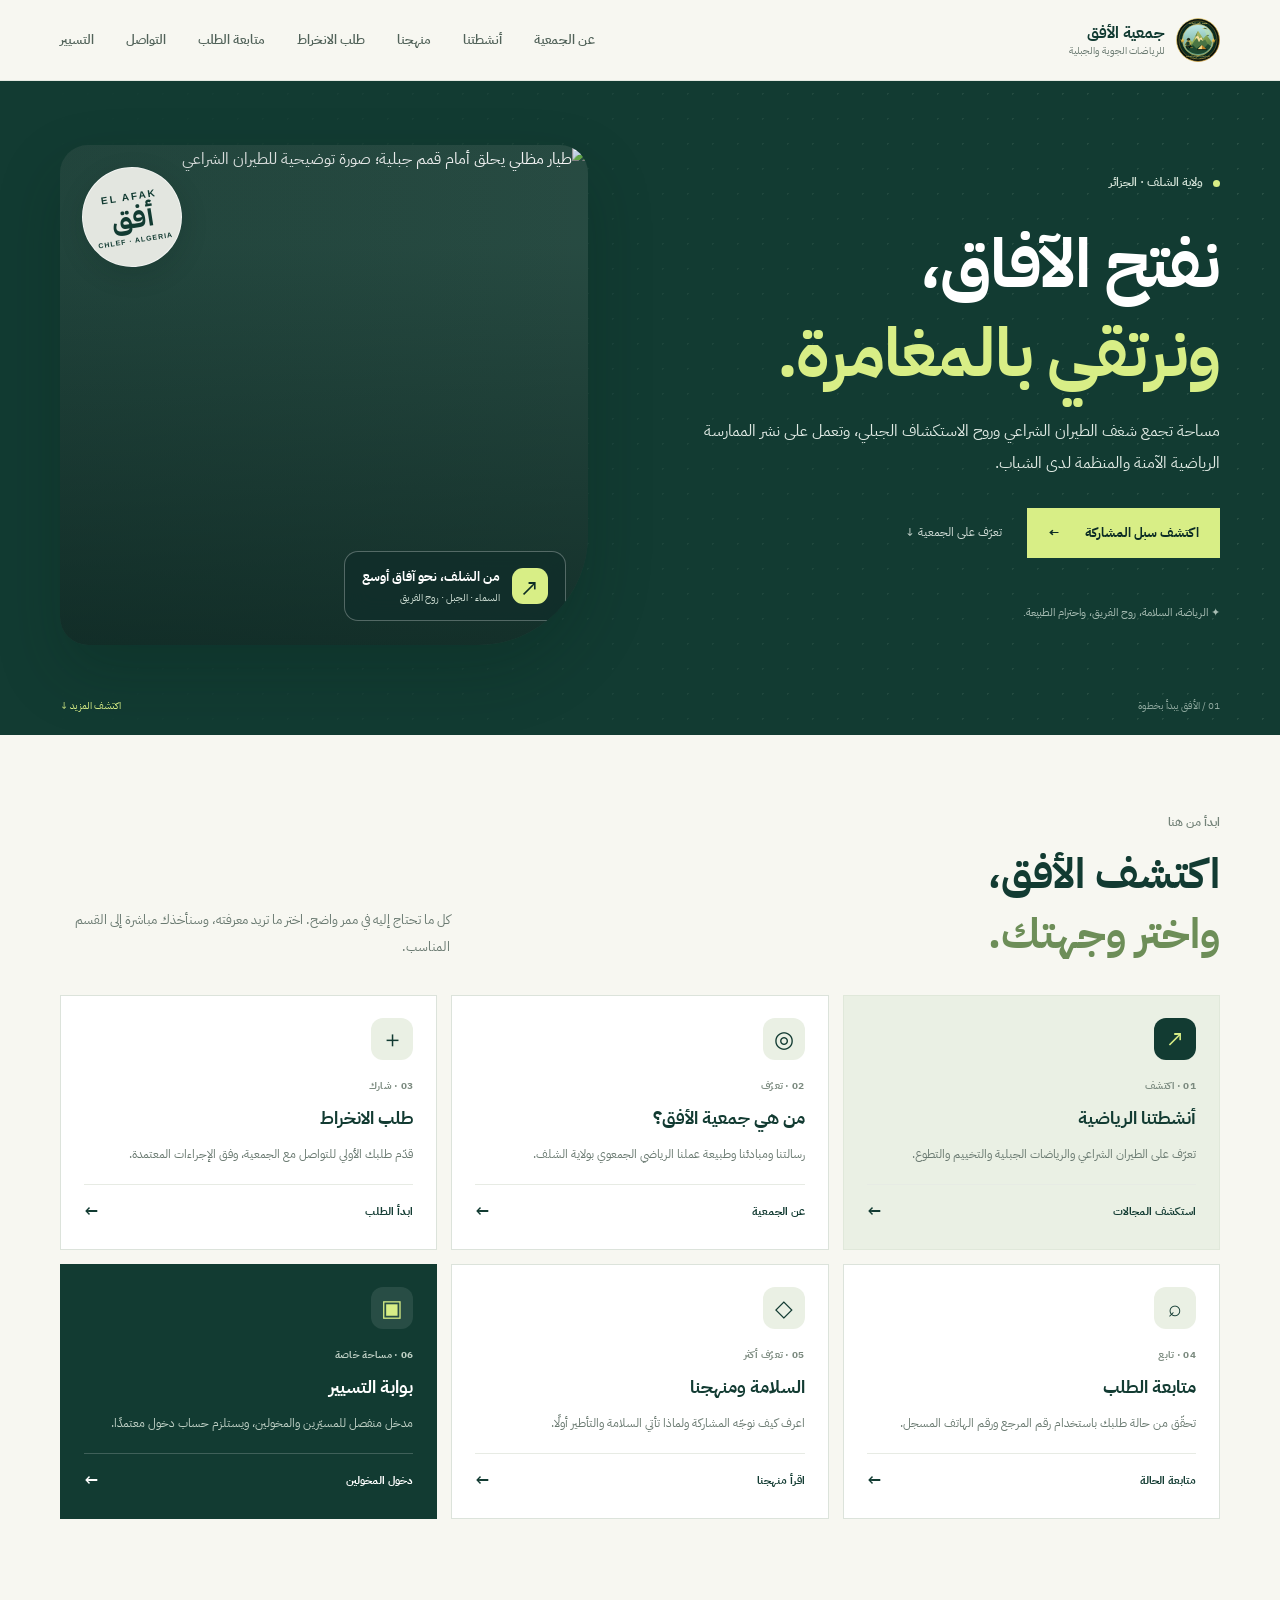
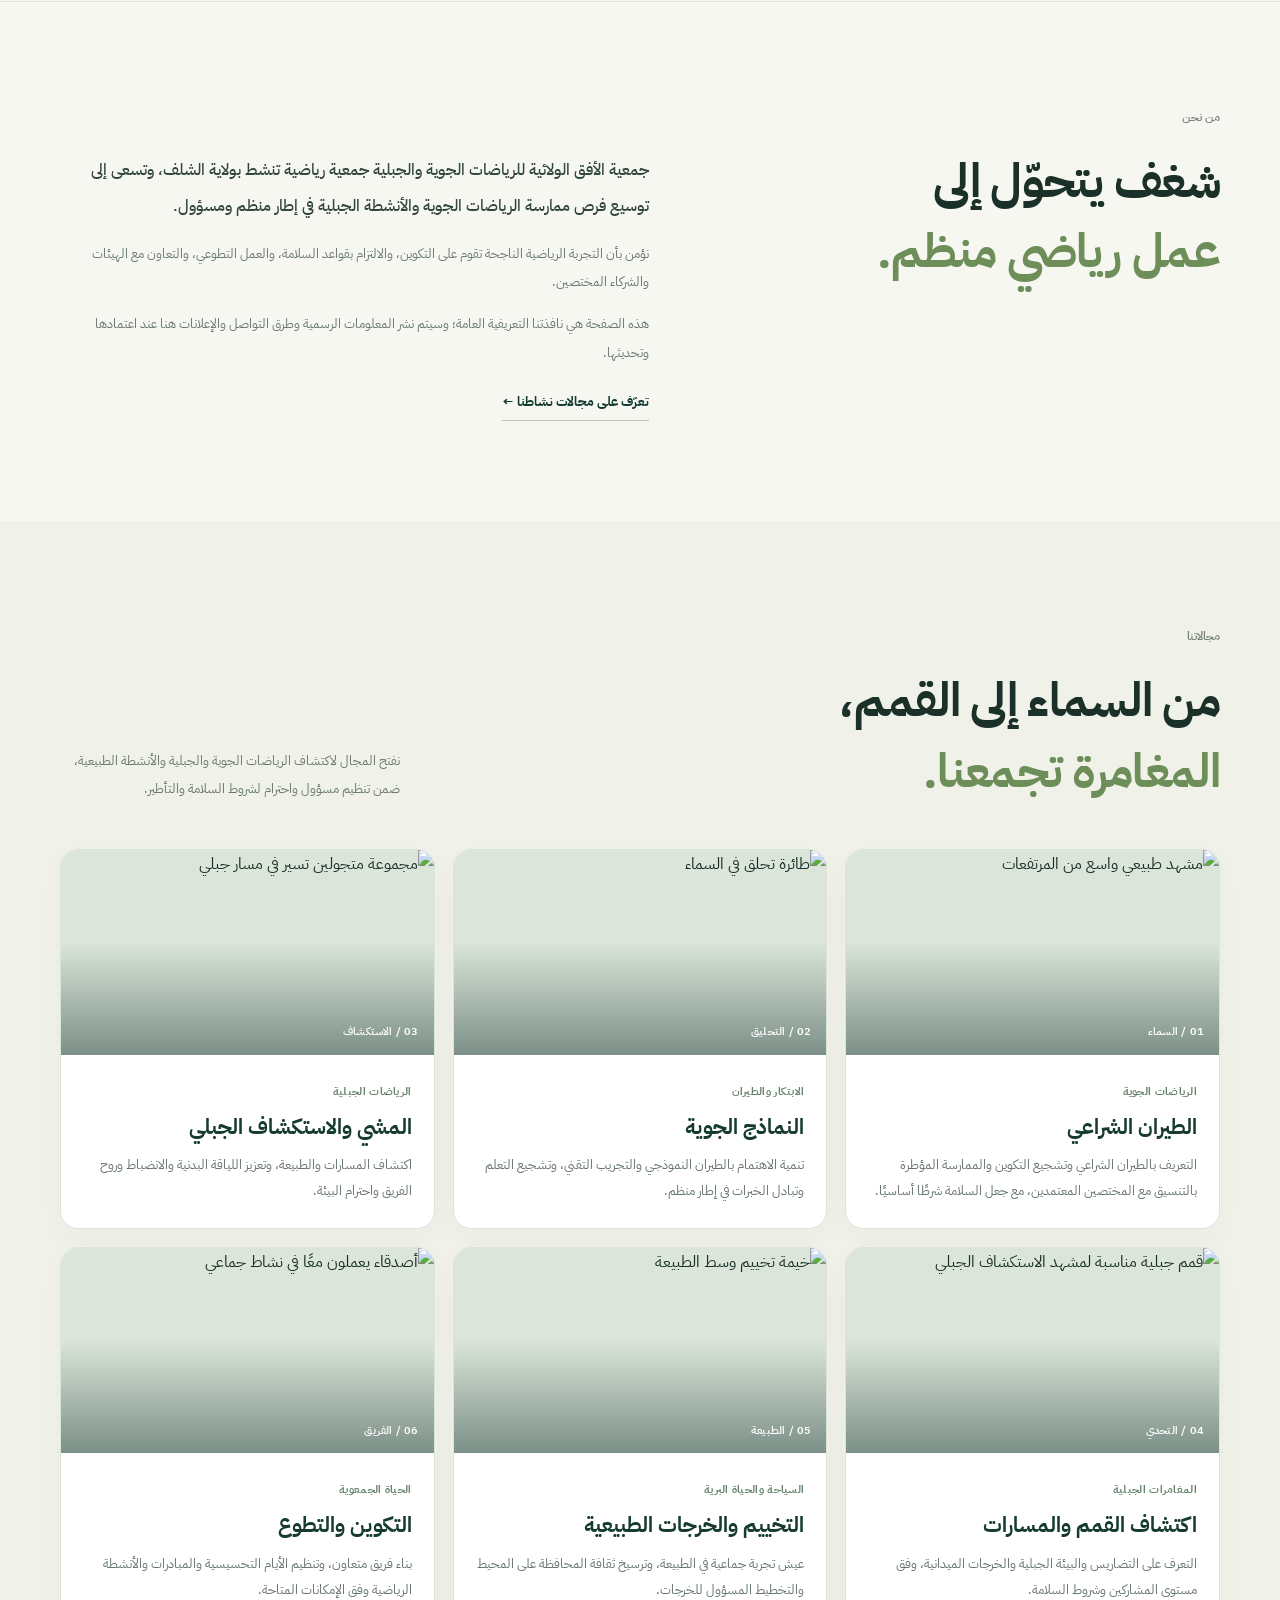
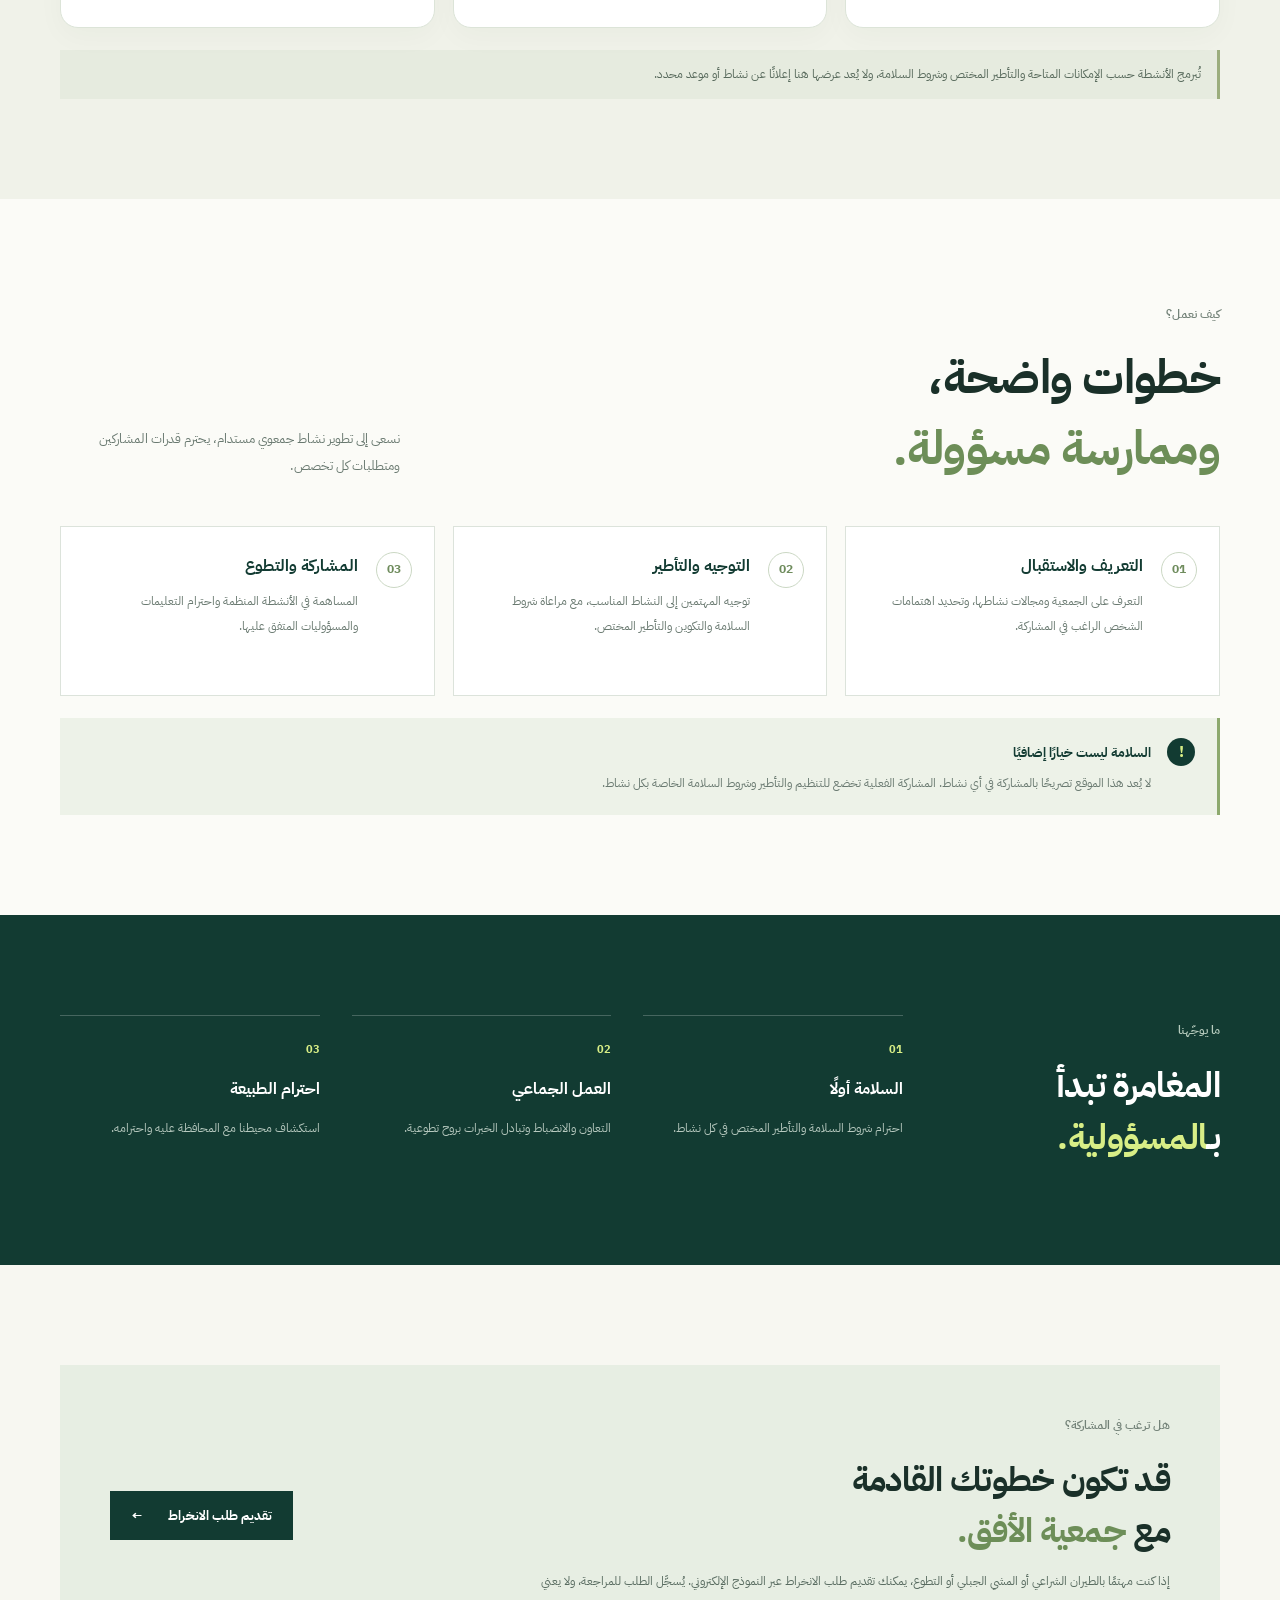
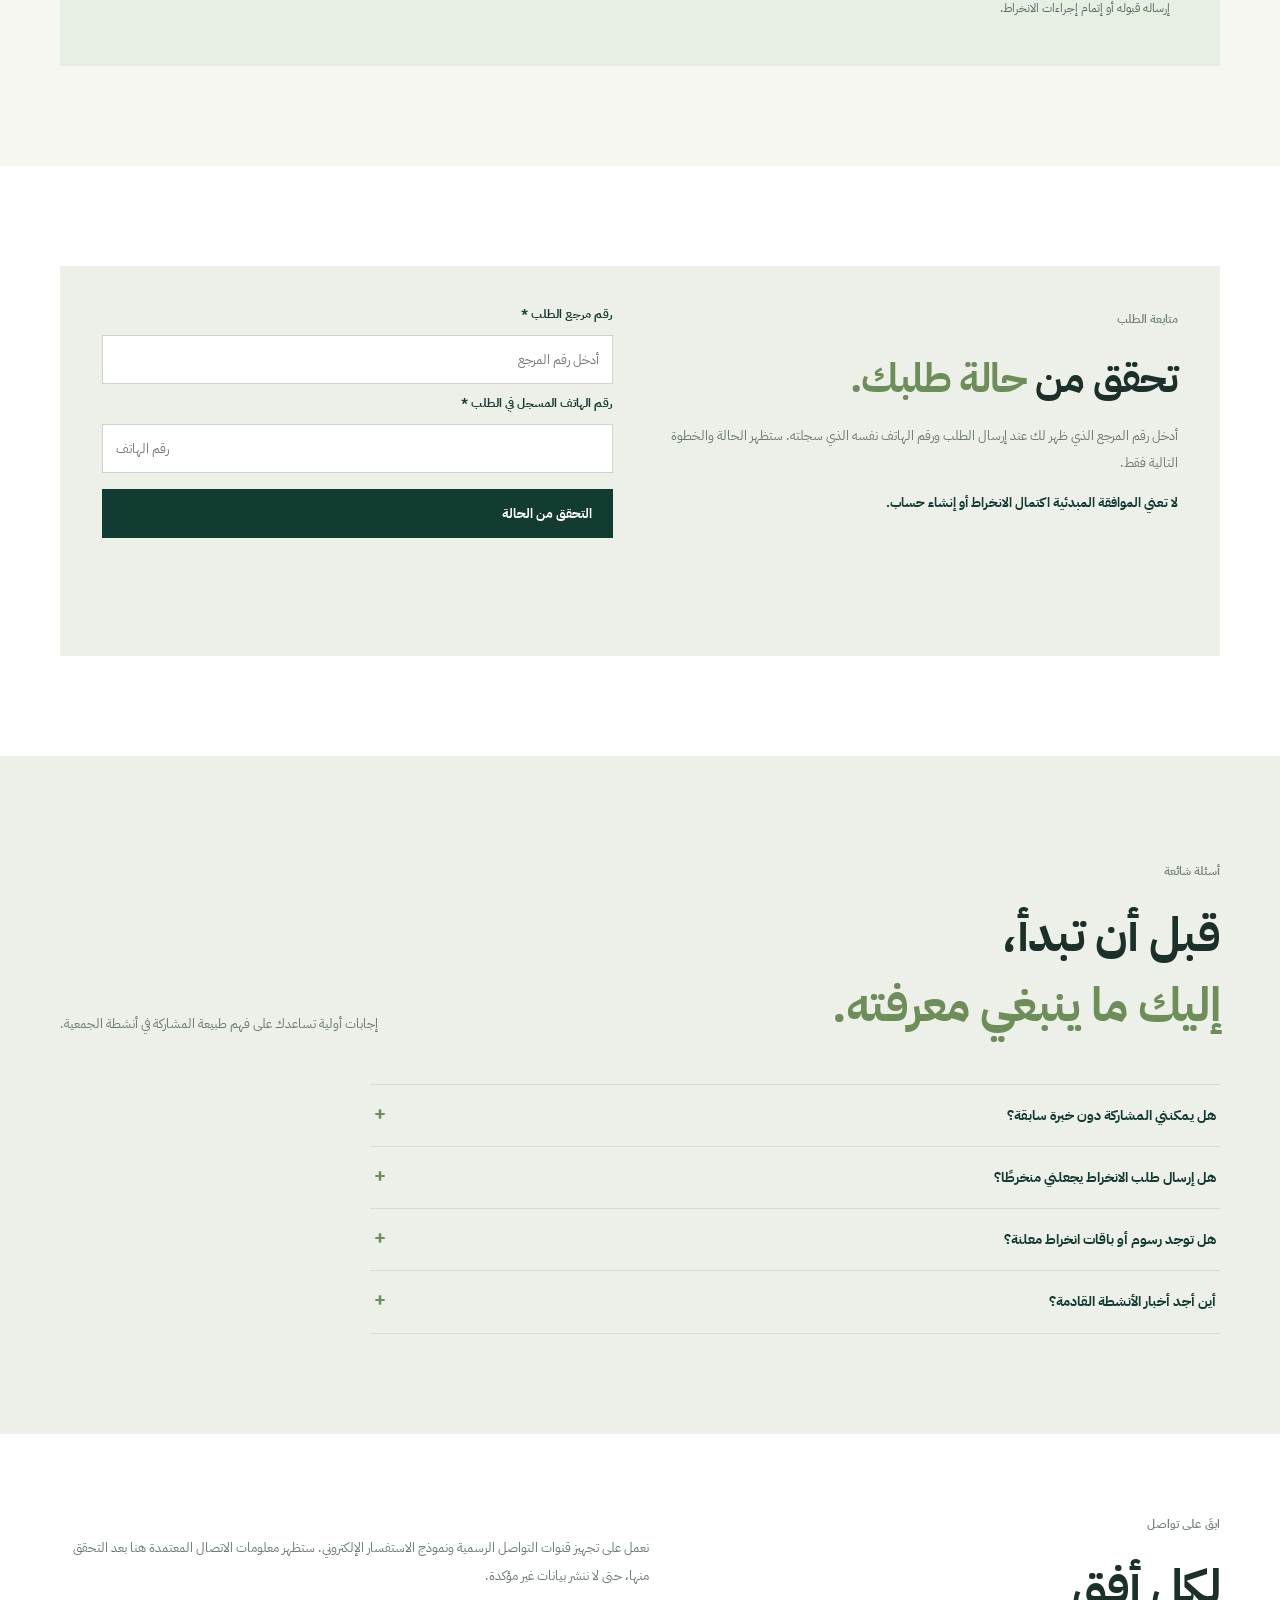
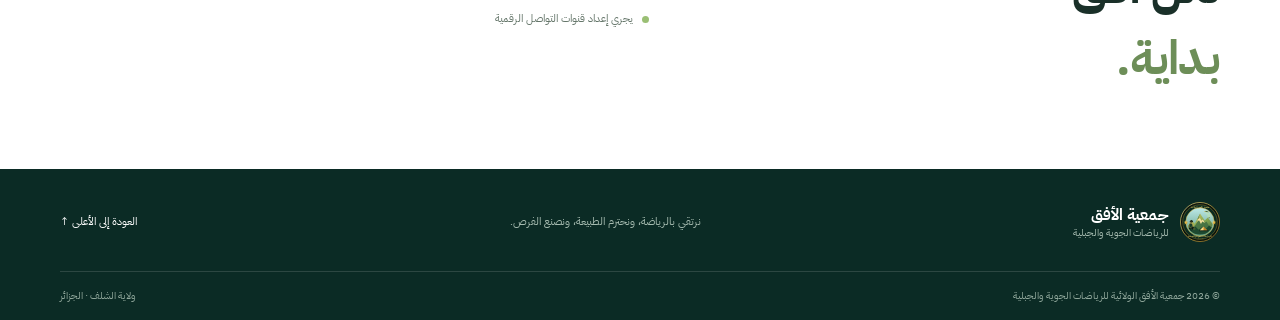
==== commit 6e1186e3: "Merge 3486d43193c2e10f9b9ccd054890d8a973d32146 into 4f324972f570e9ca3b206f9074ae4368a0f775ac" ====
--- a/index.html
+++ b/index.html
@@ -17,7 +17,8 @@
 <section class="hero" id="home"><div class="container hero-grid">
 <div class="hero-copy"><span class="eyebrow"><i></i> ولاية الشلف · الجزائر</span><h1>نفتح الآفاق،<br><em>ونرتقي بالمغامرة.</em></h1><p>مساحة تجمع شغف الطيران الشراعي وروح الاستكشاف الجبلي، وتعمل على نشر الممارسة الرياضية الآمنة والمنظمة لدى الشباب.</p><div class="actions"><a class="btn btn-lime" href="#join">اكتشف سبل المشاركة <span>←</span></a><a class="link-light" href="#about">تعرّف على الجمعية ↓</a></div><div class="hero-note">✦ الرياضة، السلامة، روح الفريق، واحترام الطبيعة.</div></div>
 <div class="hero-art" aria-label="مشهد جبلي يعكس الرياضات الجوية والمغامرات الطبيعية">
-<img class="hero-photo" src="https://images.unsplash.com/photo-1464822759023-fed622ff2c3b?auto=format&fit=crop&w=1400&q=85" alt="قمم جبلية شاهقة في مشهد طبيعي واسع" fetchpriority="high">
+<!-- Photo: Atharva Dixit / Unsplash, free under the Unsplash License. Used as an illustrative paragliding image. -->
+<img class="hero-photo" src="https://images.unsplash.com/photo-1711359940524-ed5e0ad9b89b?auto=format&fit=crop&w=1400&q=85" alt="طيار مظلي يحلق أمام قمم جبلية؛ صورة توضيحية للطيران الشراعي" fetchpriority="high">
 <div class="hero-photo-shade"></div>
 <div class="hero-floating-label"><span class="hero-label-icon">↗</span><span><b>من الشلف، نحو آفاق أوسع</b><small>السماء · الجبل · روح الفريق</small></span></div>
 <div class="hero-stamp" aria-hidden="true"><span>EL AFAK</span><b>أفق</b><small>CHLEF · ALGERIA</small></div>
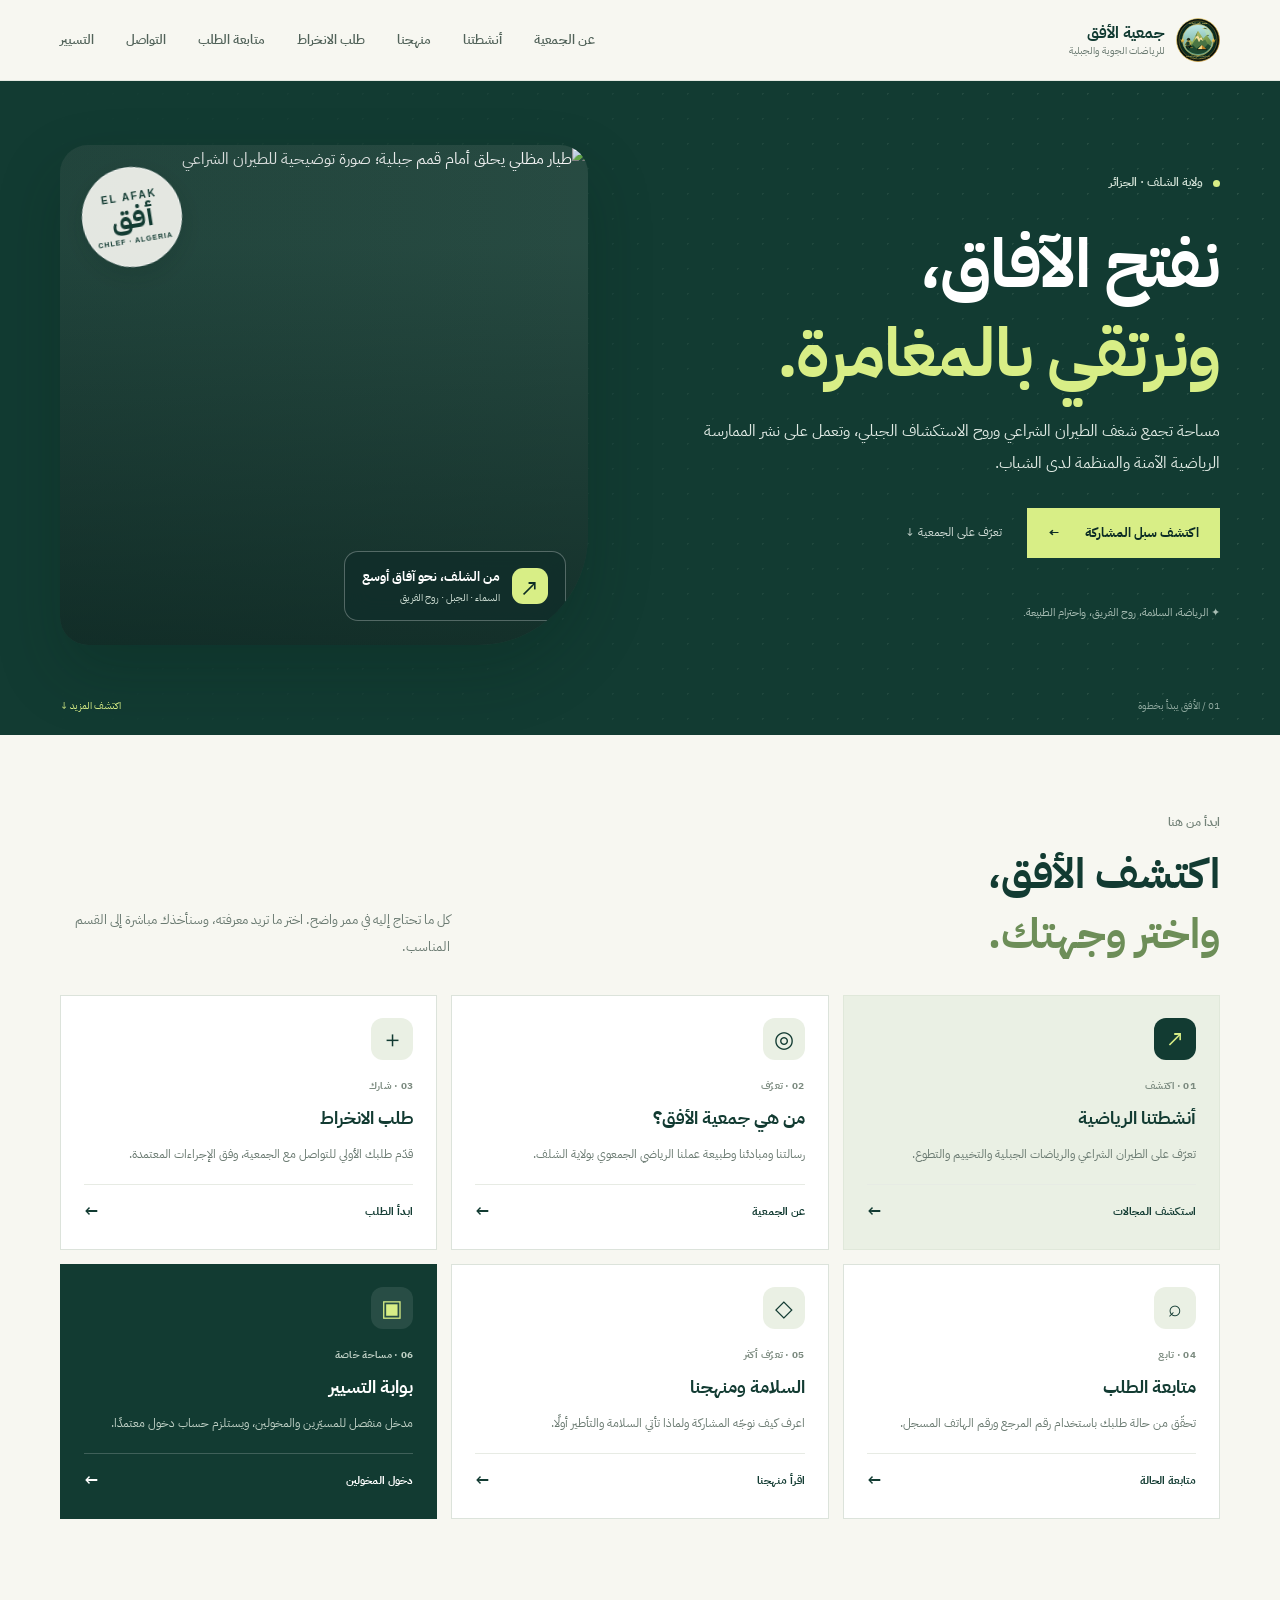
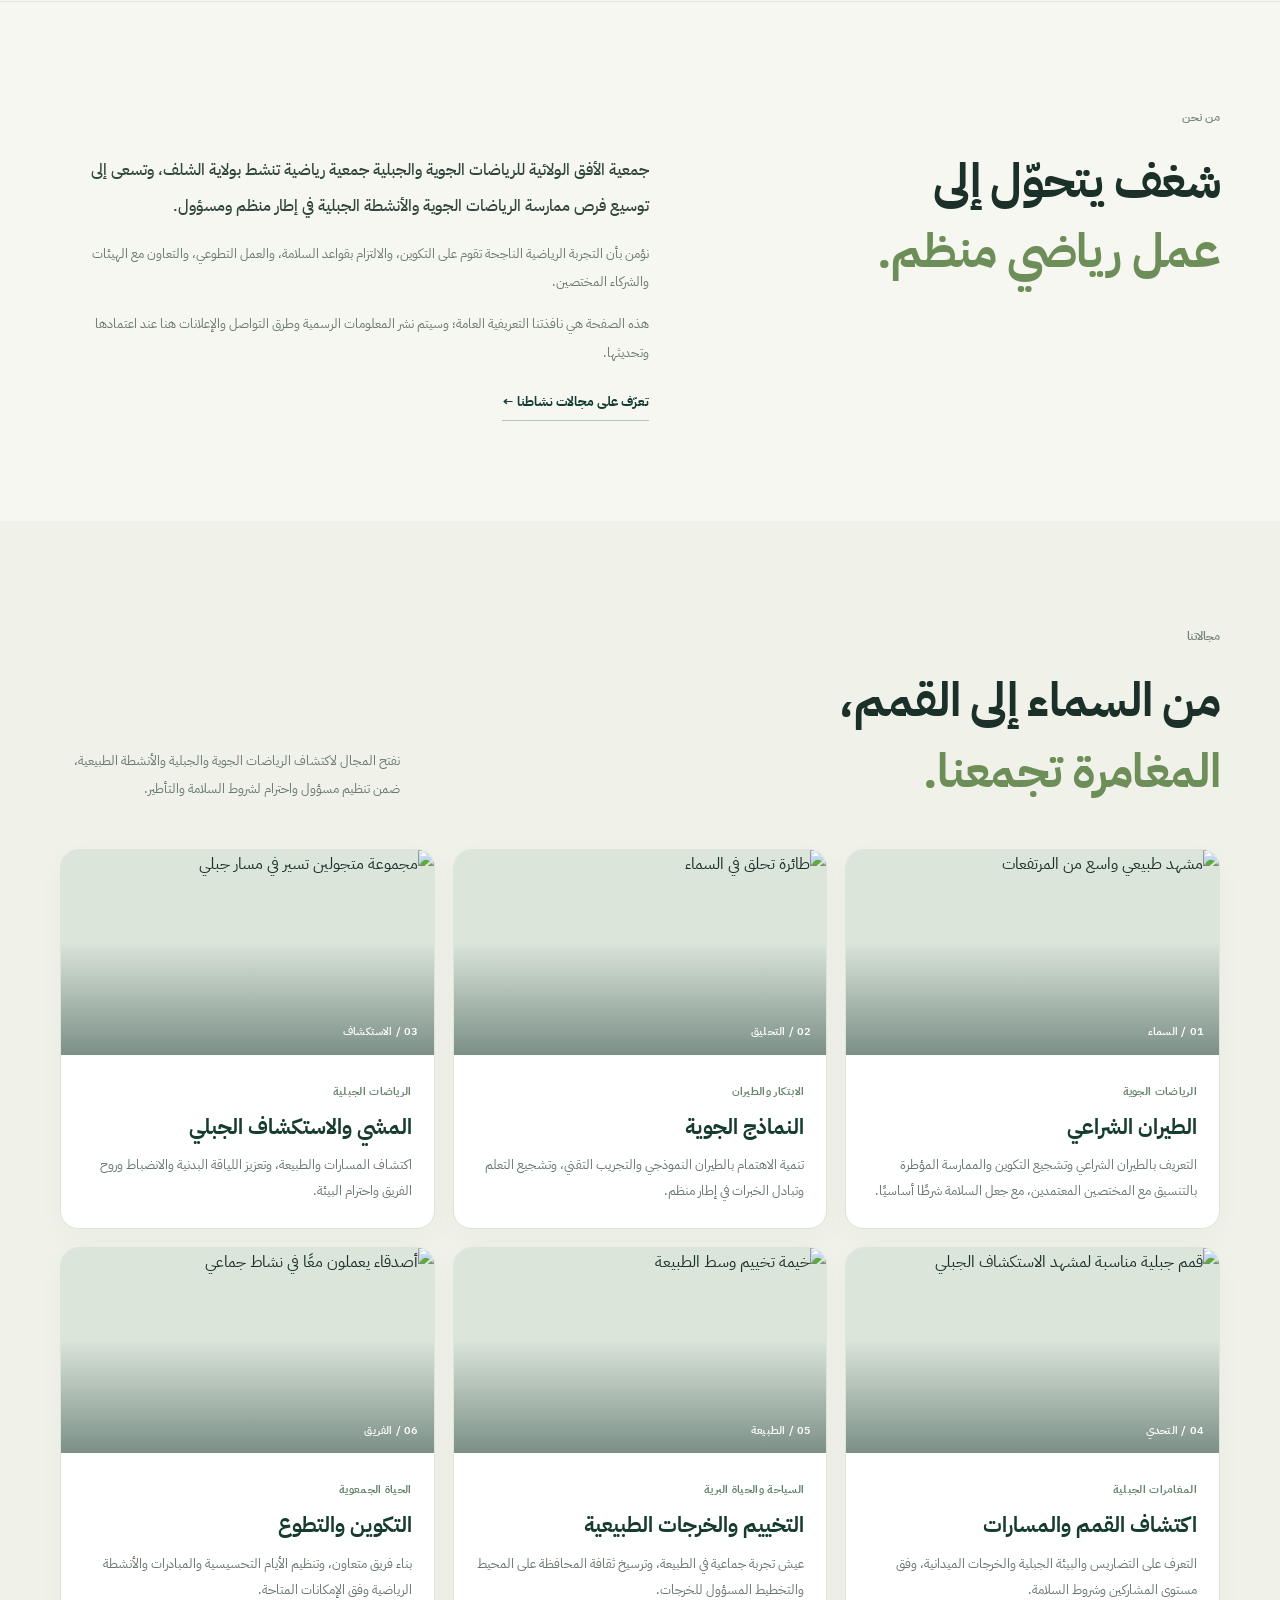
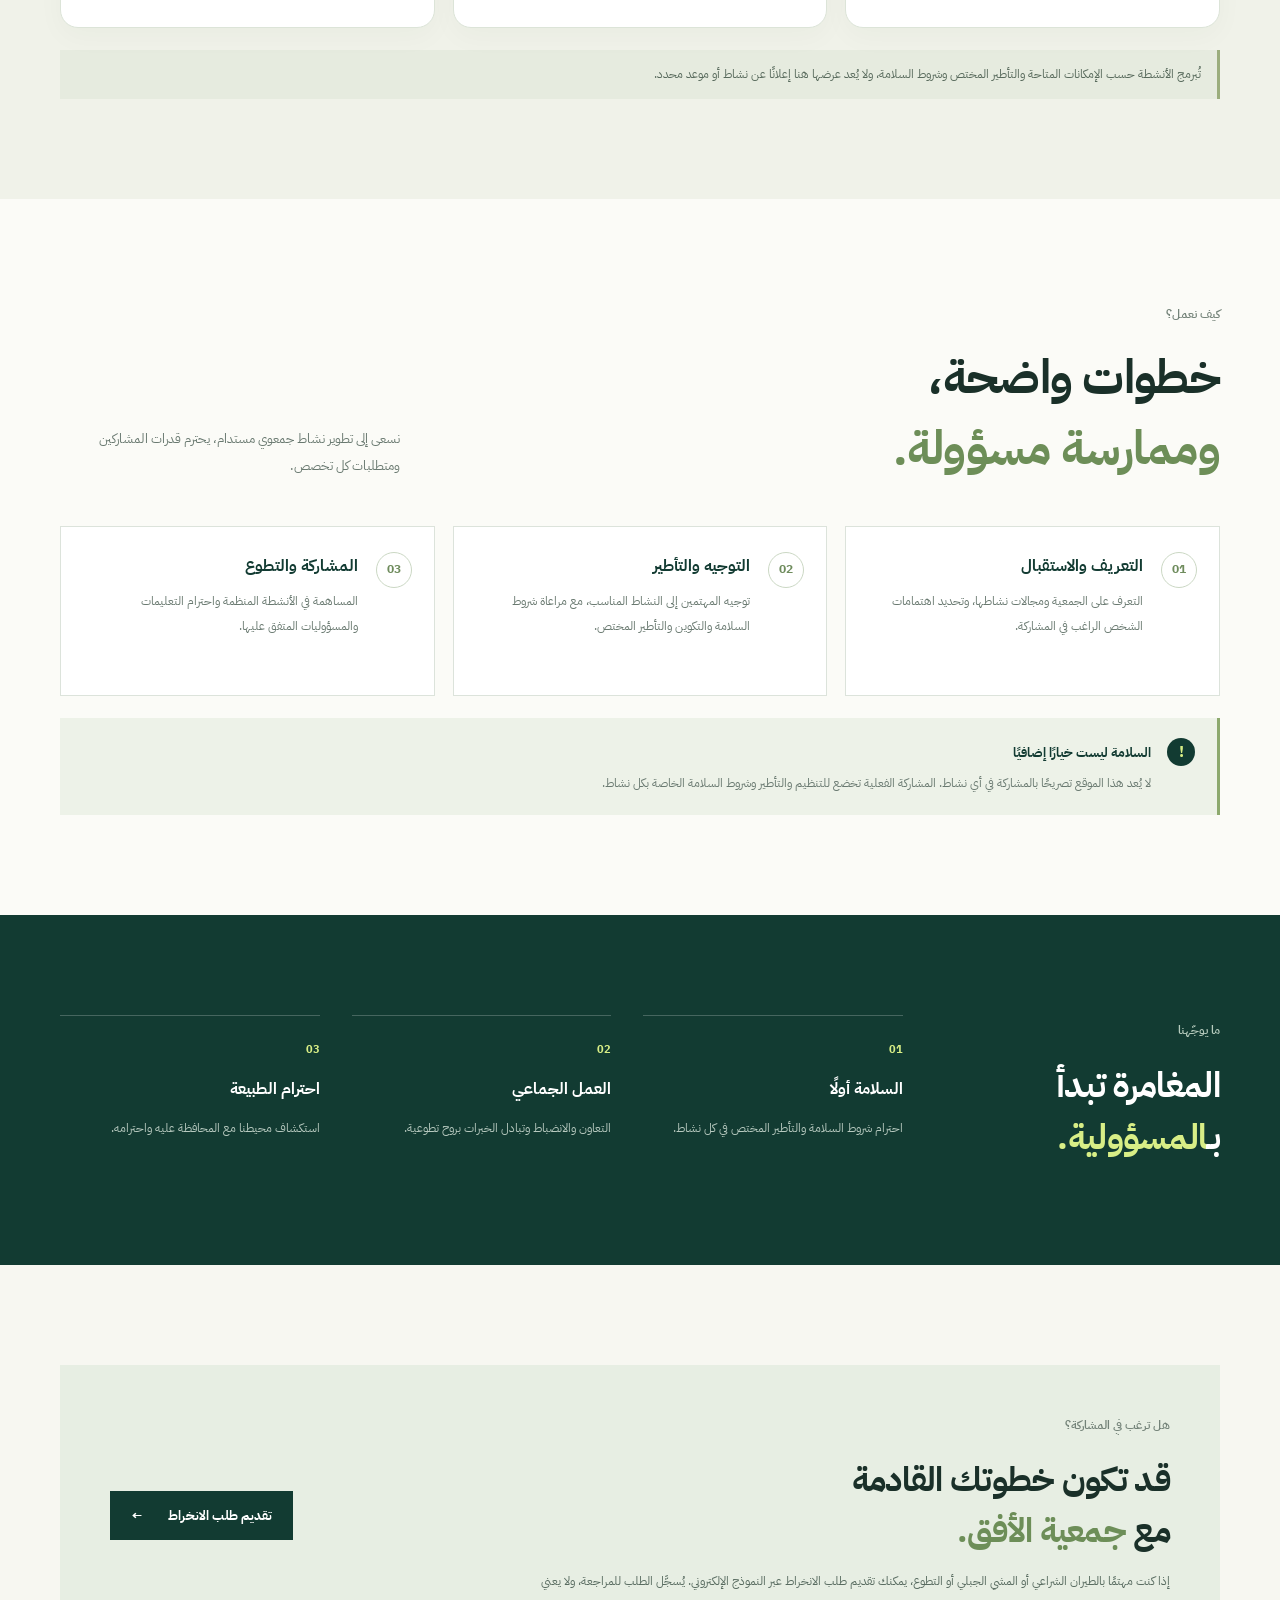
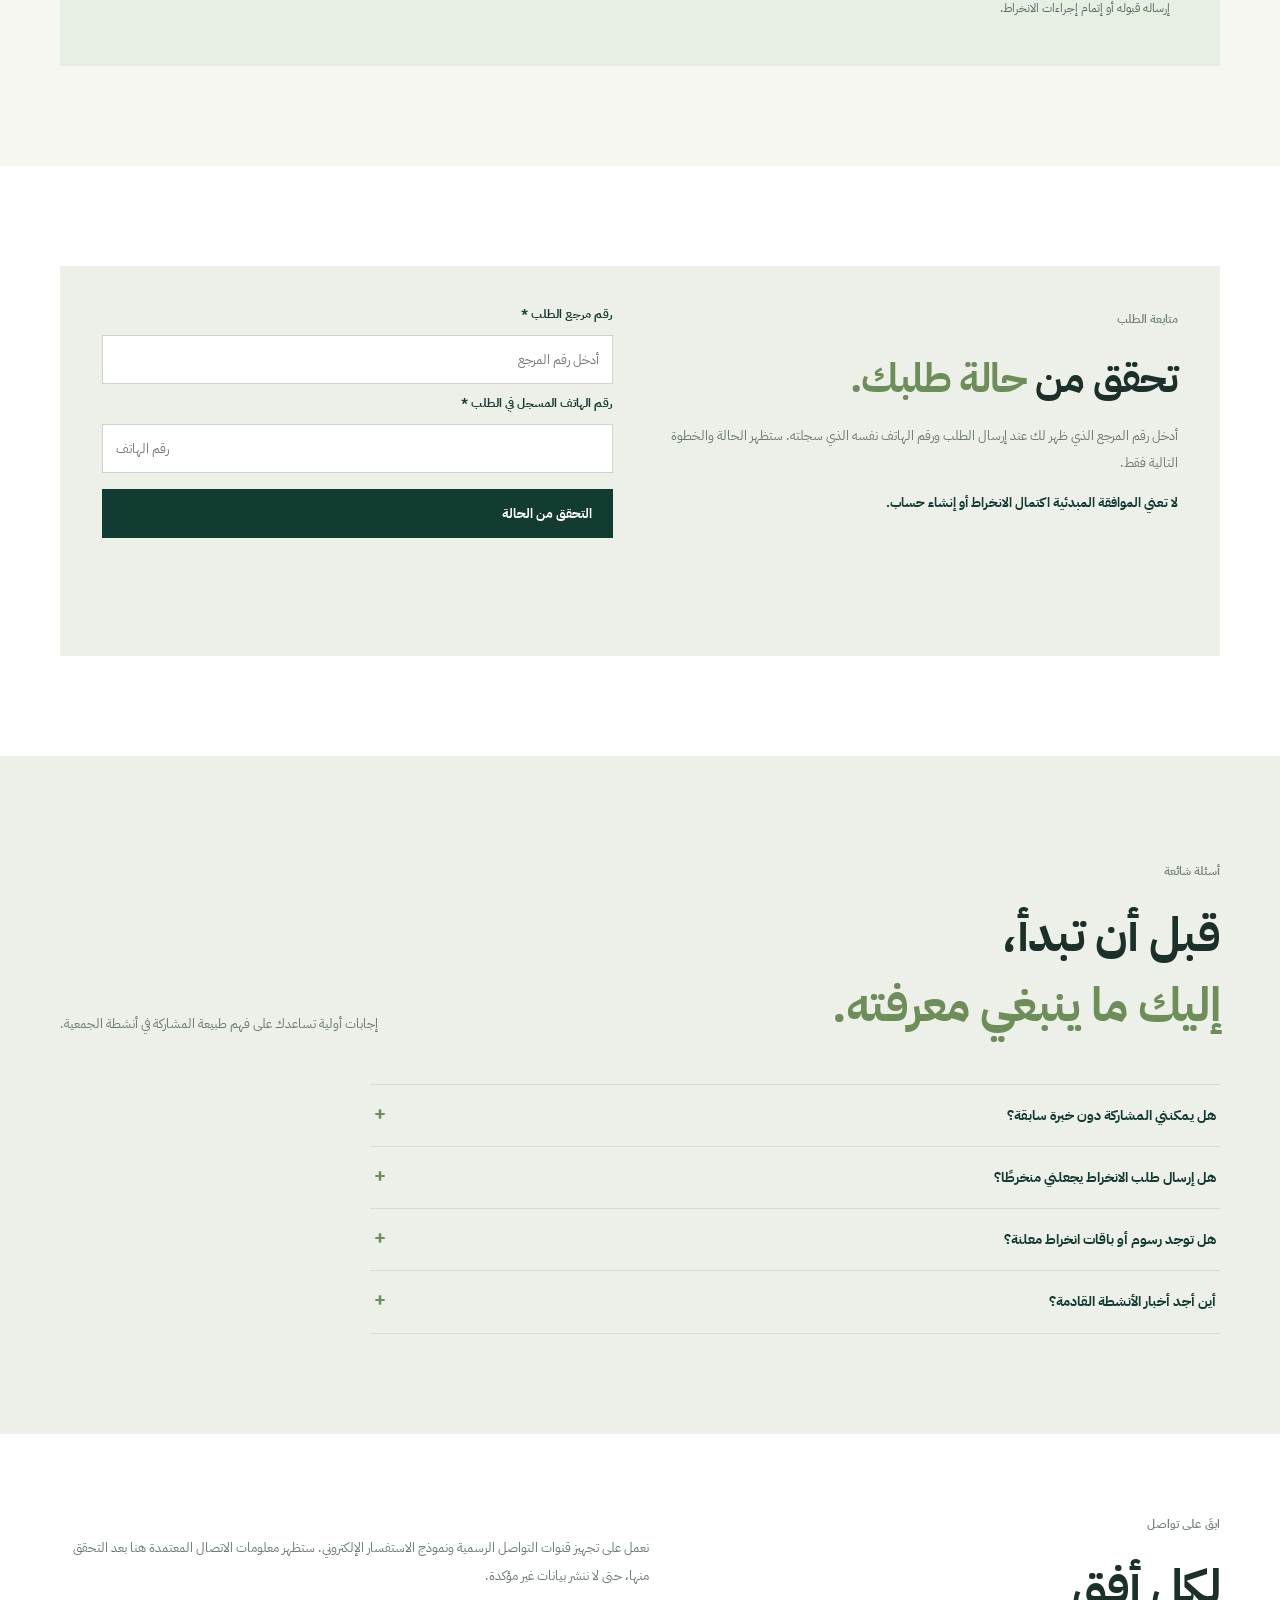
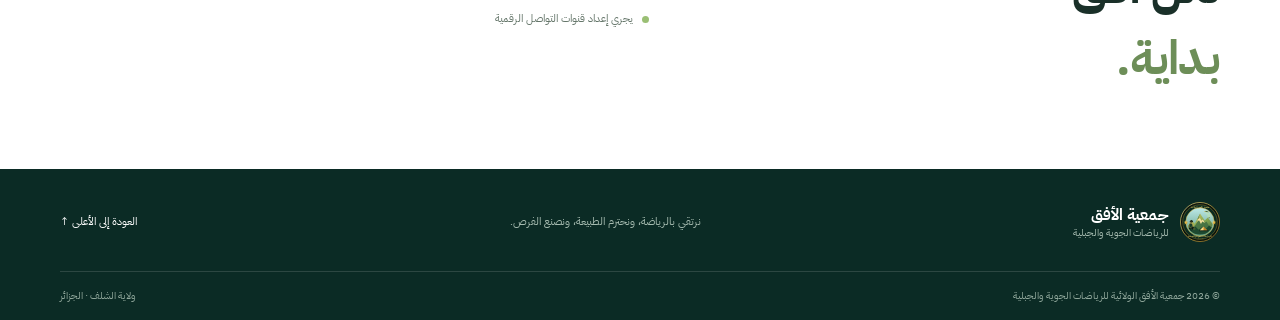
==== commit 6b0ad04b: "Refresh site-wide horizontal transition styles" ====
--- a/index.html
+++ b/index.html
@@ -4,7 +4,7 @@
 <meta charset="utf-8"><meta name="viewport" content="width=device-width,initial-scale=1">
 <meta name="theme-color" content="#123b32"><meta name="description" content="الموقع التعريفي لجمعية الأفق الولائية للرياضات الجوية والجبلية بولاية الشلف: أنشطتنا، مبادئنا، وطرق متابعة مستجداتنا.">
 <title>جمعية الأفق | الرياضات الجوية والجبلية</title>
-<link rel="icon" href="/icon.svg" type="image/svg+xml"><link rel="manifest" href="/manifest.json"><link rel="stylesheet" href="/style.css?v=20261027-public-paths-1"><script src="https://cdn.jsdelivr.net/npm/@supabase/supabase-js@2" defer></script><script src="/supabase-config.js" defer></script><script src="/app.js" defer></script>
+<link rel="icon" href="/icon.svg" type="image/svg+xml"><link rel="manifest" href="/manifest.json"><link rel="stylesheet" href="/style.css?v=20261029-horizontal-transition-1"><script src="https://cdn.jsdelivr.net/npm/@supabase/supabase-js@2" defer></script><script src="/app.js" defer></script>
 </head>
 <body>
 <a class="skip" href="#main">انتقل إلى المحتوى</a>
--- a/style.css
+++ b/style.css
@@ -160,3 +160,11 @@
 .path-dark .path-link{border-color:#ffffff30}
 @media(max-width:850px){.paths-grid{grid-template-columns:repeat(2,minmax(0,1fr))}.paths-heading{align-items:start;flex-direction:column;gap:12px}}
 @media(max-width:540px){.public-paths{padding:52px 0 58px}.paths-grid{grid-template-columns:1fr;gap:10px}.path-card{min-height:0;padding:19px}.path-icon{margin-bottom:12px}.path-card p{margin-bottom:13px}.paths-heading h2{font-size:31px}}
+
+/* Site-wide horizontal page transitions */
+@keyframes elafakPageEnter{from{opacity:.65;transform:translateX(34px)}to{opacity:1;transform:translateX(0)}}
+@keyframes elafakPageExit{from{opacity:1;transform:translateX(0)}to{opacity:.7;transform:translateX(-24px)}}
+body{animation:elafakPageEnter .38s cubic-bezier(.2,.7,.2,1) both;}
+body.elafak-page-leaving{animation:elafakPageExit .18s ease-in both;}
+html{scroll-behavior:smooth;}
+@media(prefers-reduced-motion:reduce){body,body.elafak-page-leaving{animation:none!important}html{scroll-behavior:auto}}
